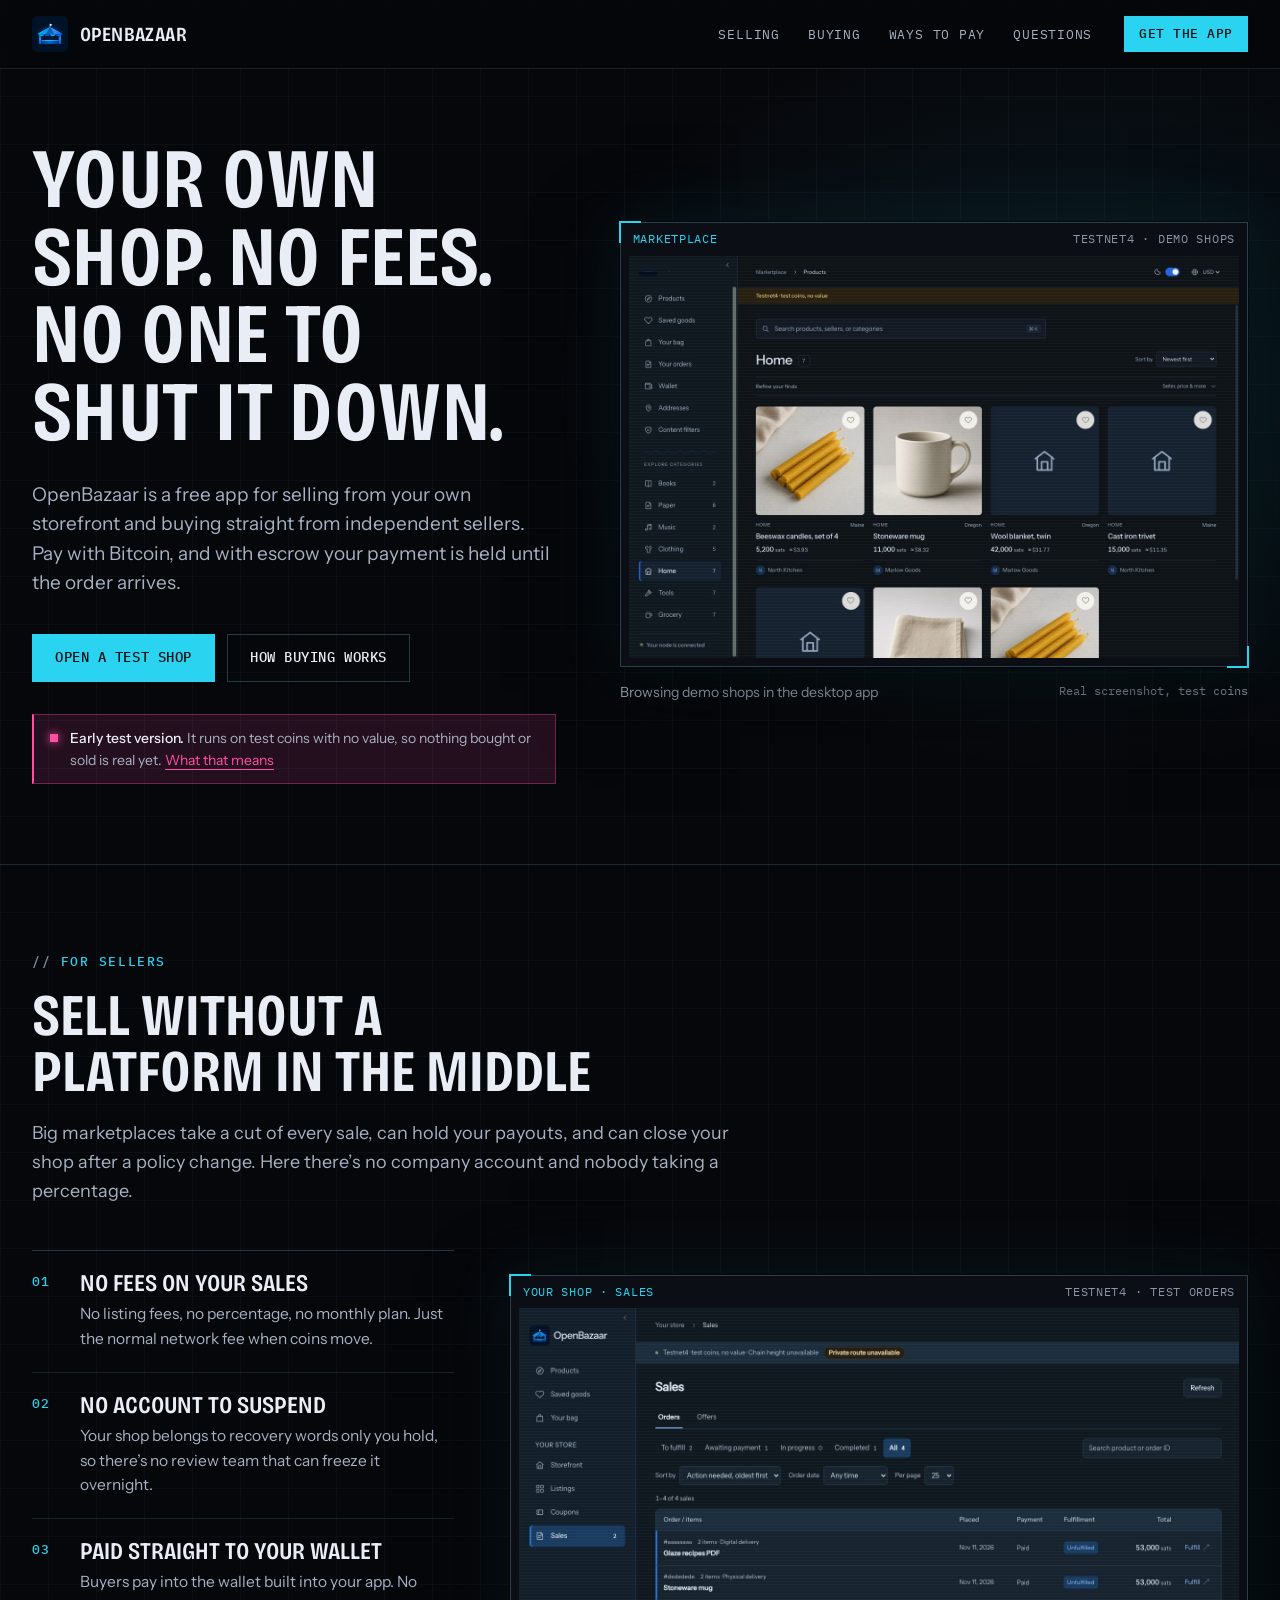
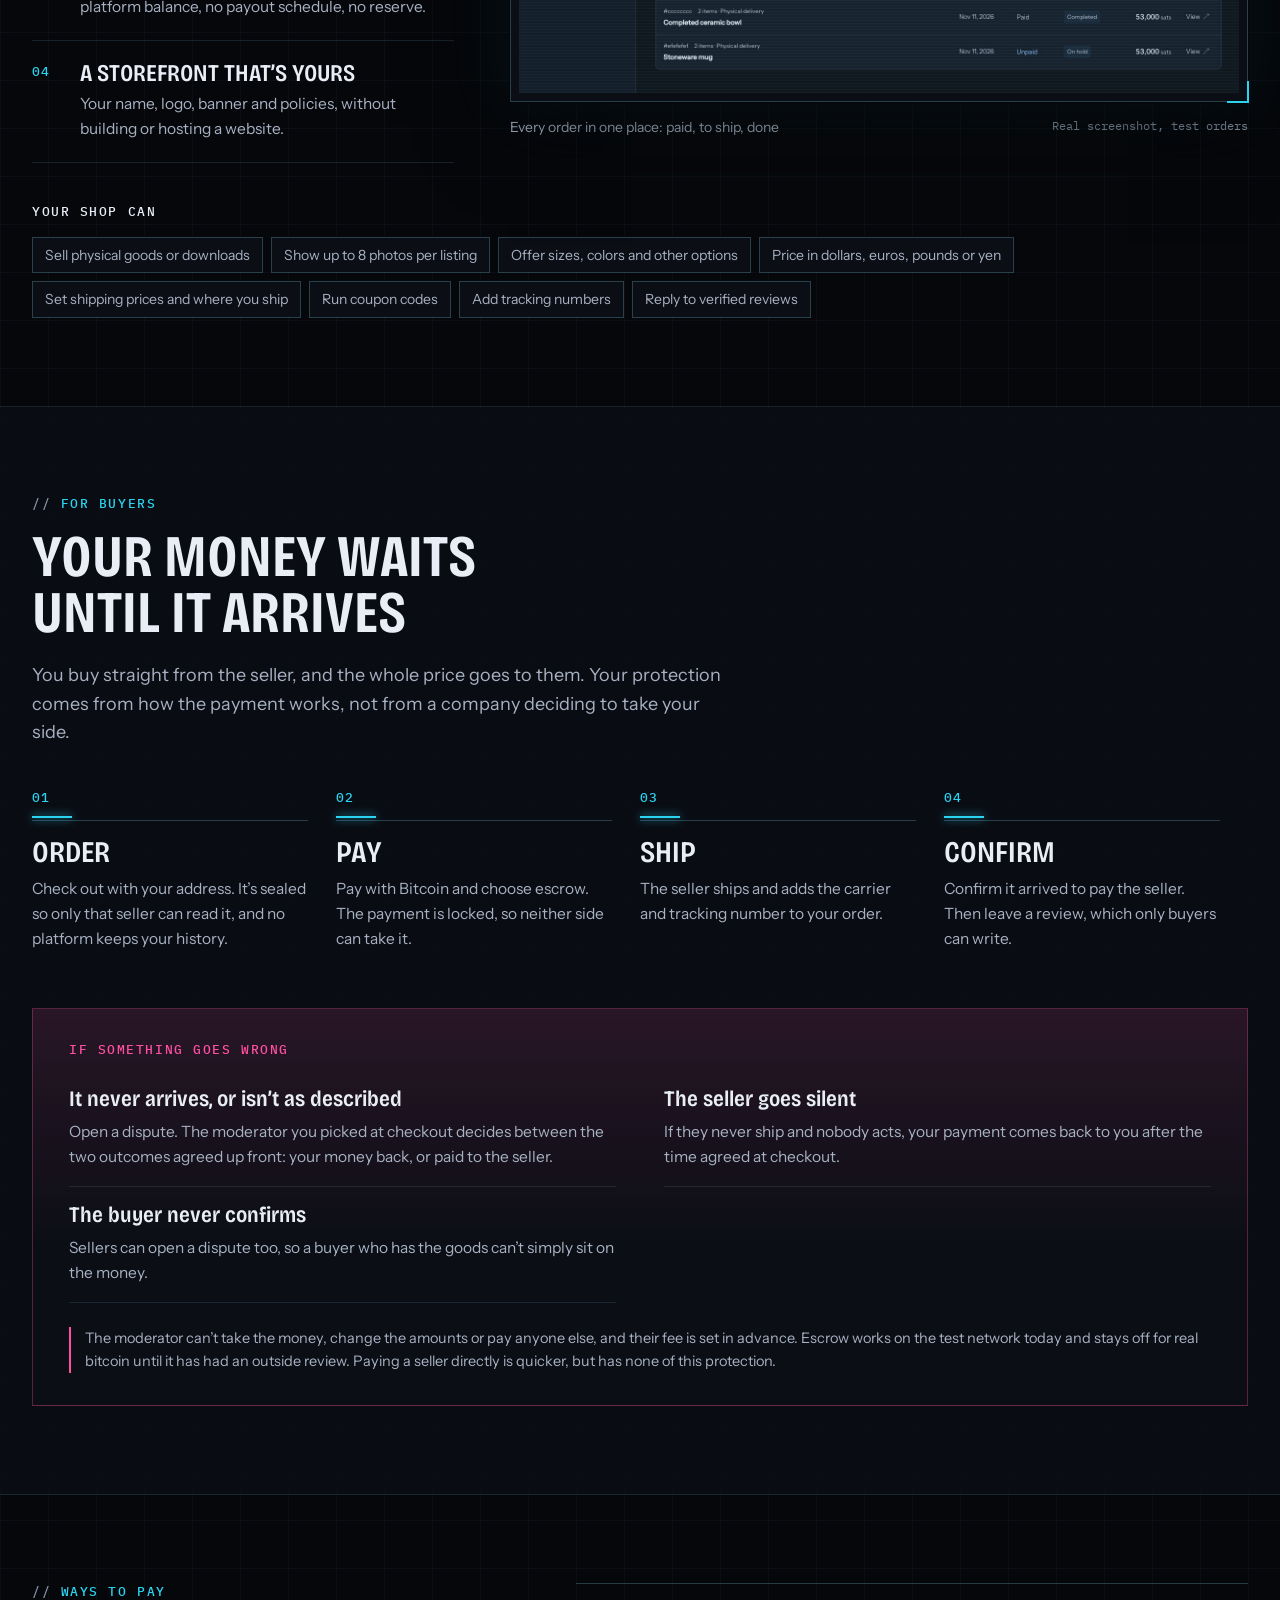
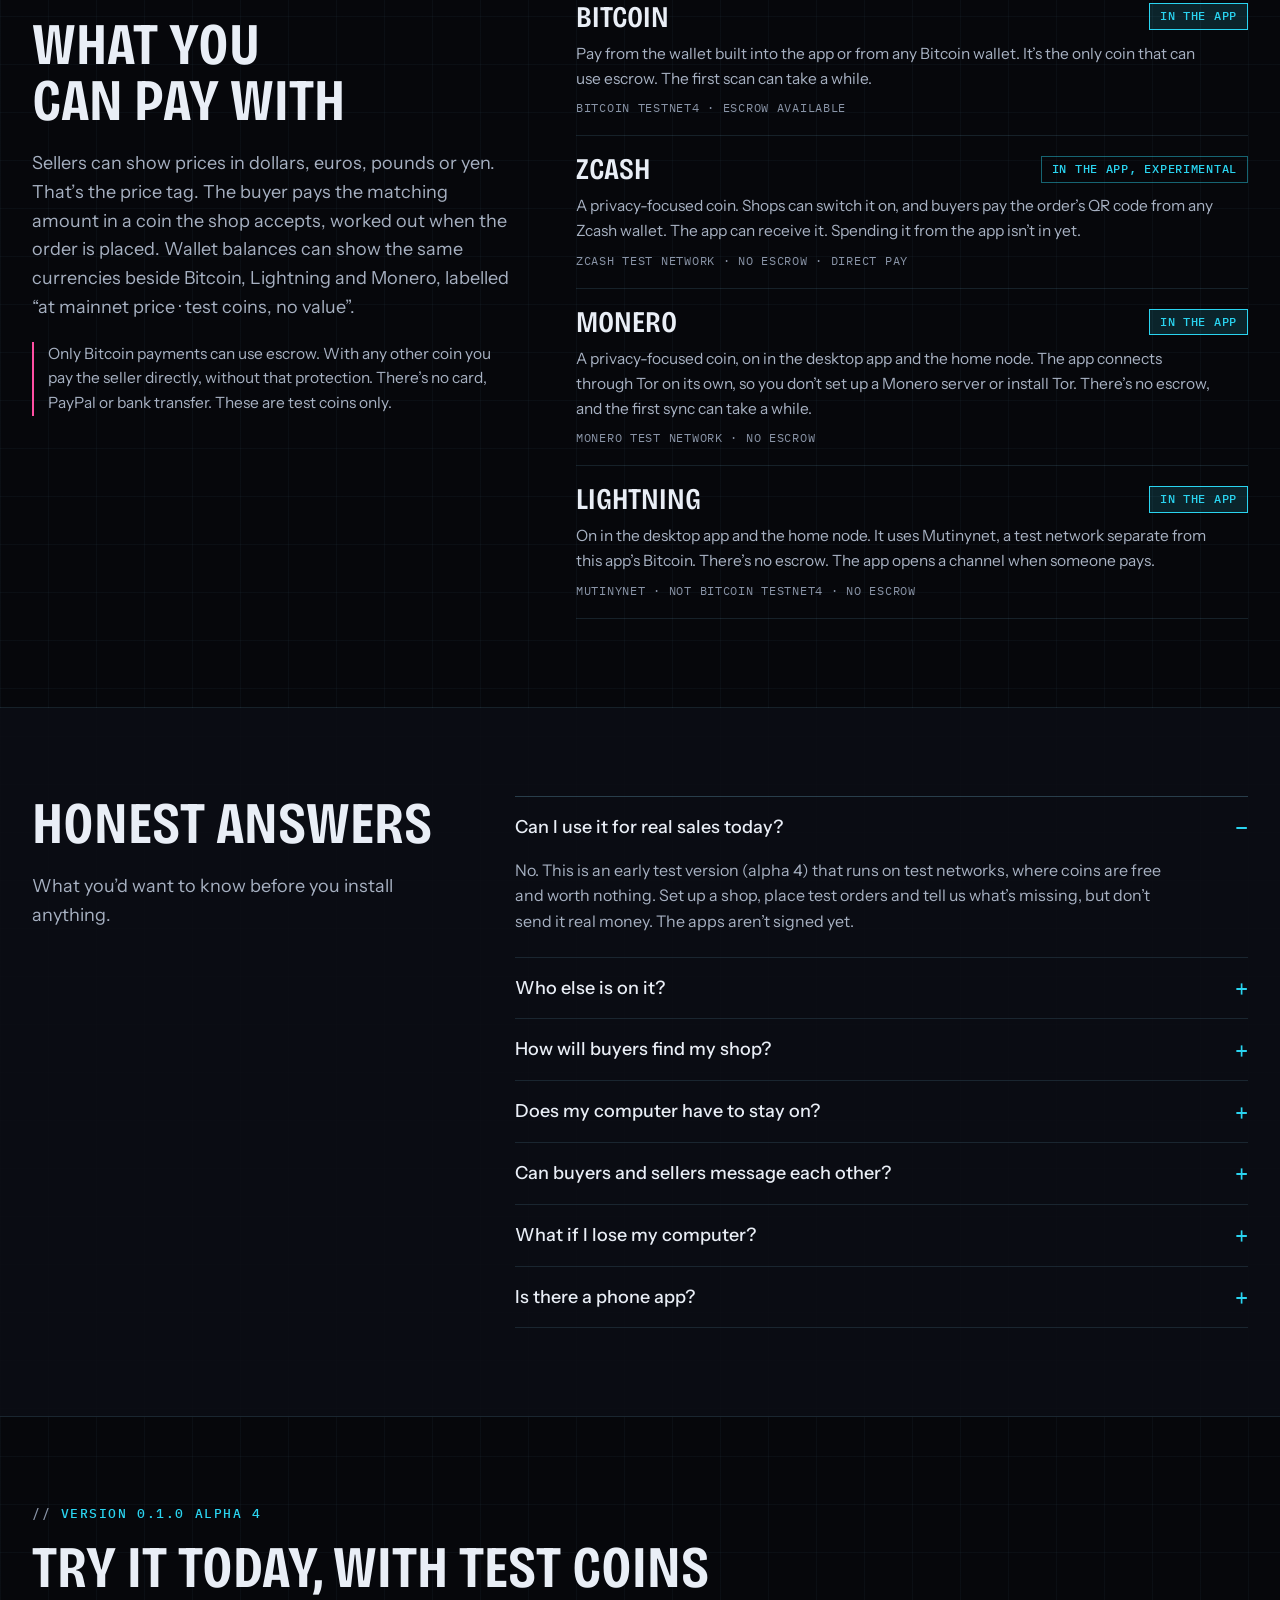
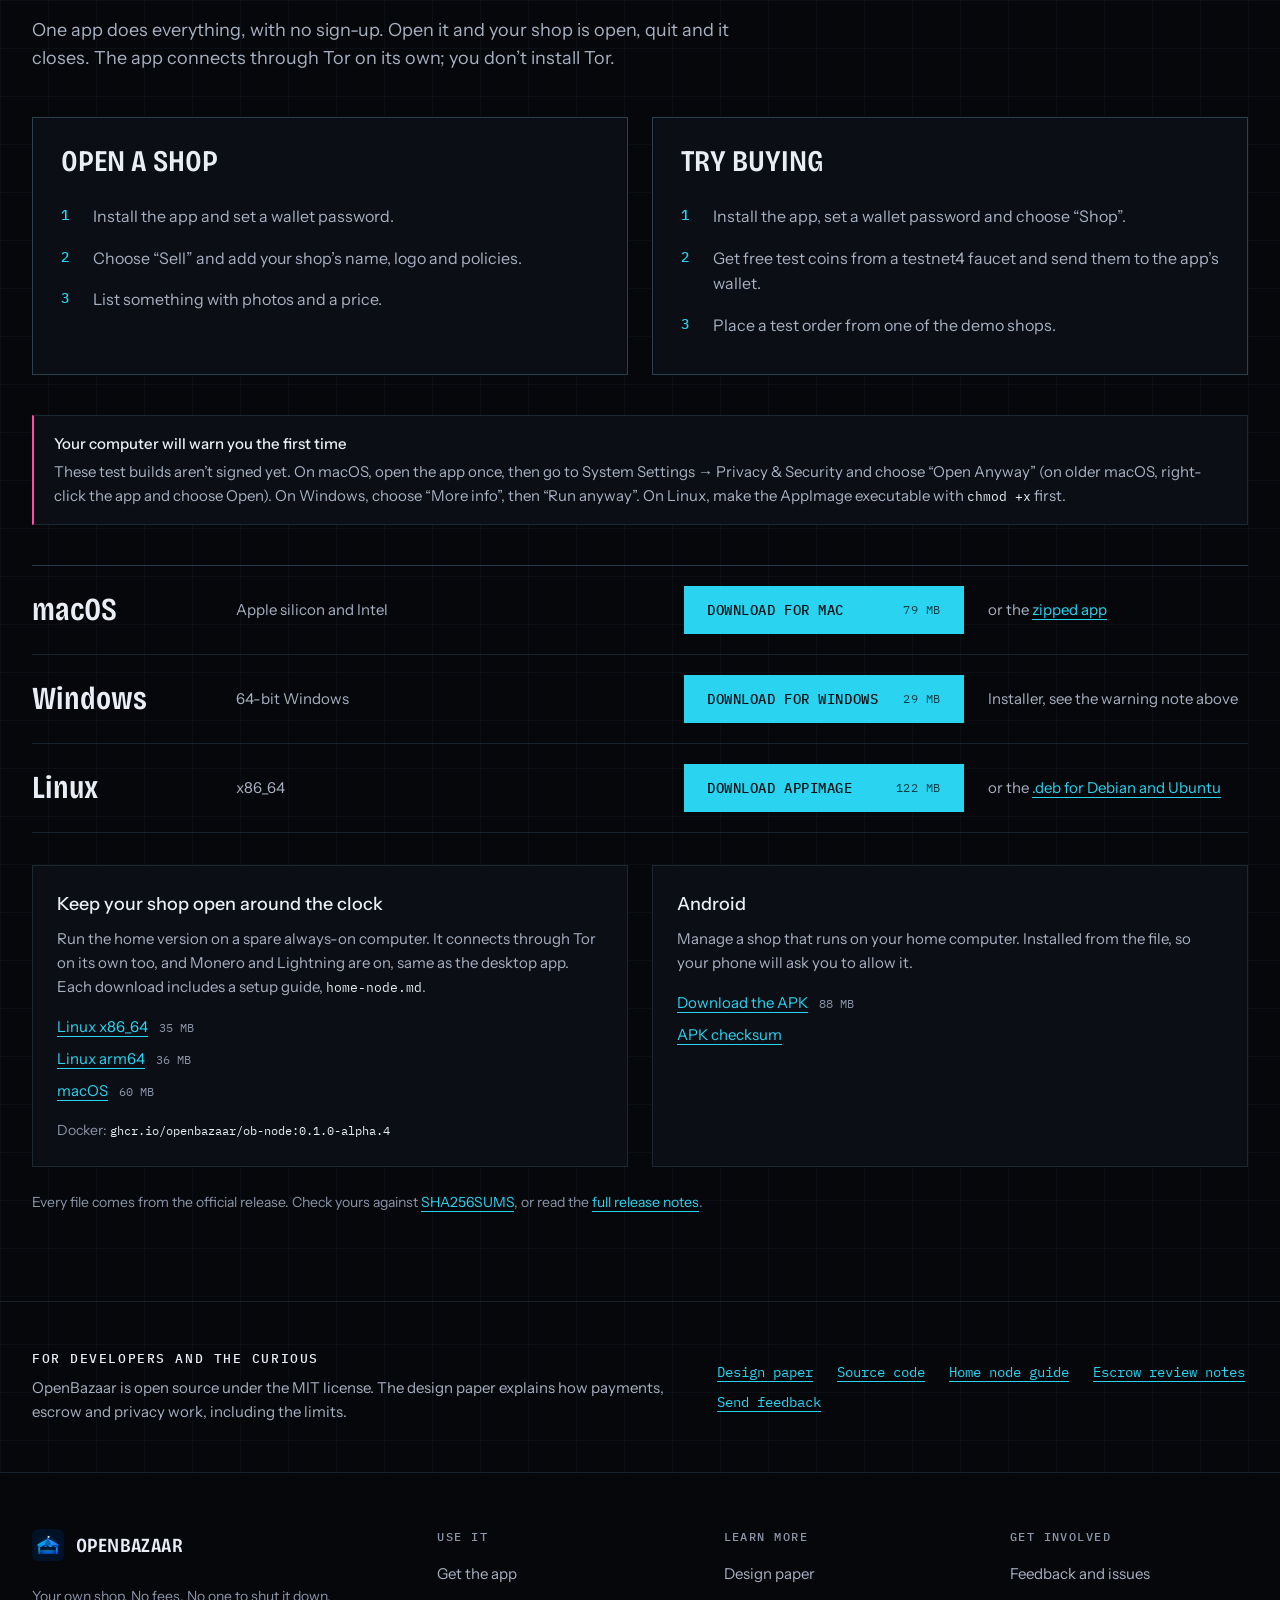
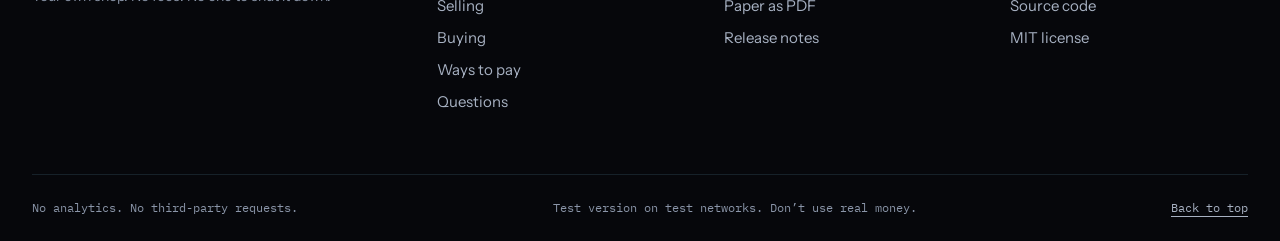
==== index.html @ d06bdb43 "Point the homepage at v0.1.0-alpha.4. The download matches the release that includes built-in Tor, M" ====
<!doctype html>
<html lang="en">
<head>
  <meta charset="utf-8">
  <meta name="viewport" content="width=device-width, initial-scale=1">
  <meta name="color-scheme" content="dark">
  <meta name="theme-color" content="#06070b">
  <title>OpenBazaar: your own shop, no fees, no one to shut it down</title>
  <meta name="description" content="OpenBazaar is a free app for selling from your own storefront and buying directly from independent sellers. No platform fees, no account to suspend, and escrow that holds the buyer’s payment until the order arrives. Pay with Bitcoin, Lightning, Monero, or experimental Zcash, on test networks only. Don’t use real money.">
  <meta property="og:type" content="website">
  <meta property="og:url" content="https://openbazaar.org/">
  <meta property="og:title" content="OpenBazaar: your own shop, no fees, no one to shut it down">
  <meta property="og:description" content="Sell from your own storefront and buy directly from independent sellers. No platform fees. Payment held until the order arrives. Pay with Bitcoin, Lightning, Monero, or experimental Zcash, on test networks only. Don’t use real money.">
  <meta property="og:image" content="https://openbazaar.org/ob-market-logo-256.png">
  <link rel="icon" href="ob-market-logo-256.png" type="image/png">
  <link rel="preload" href="fonts/bricolage-grotesque-wdth.woff2" as="font" type="font/woff2" crossorigin>
  <link rel="stylesheet" href="styles.css">
  <script type="module" src="site.js"></script>
</head>
<body id="top">
  <a class="skip" href="#main">Skip to content</a>
  <header class="site-header">
    <nav class="nav wrap" aria-label="Main navigation">
      <a class="brand" href="#top"><img src="ob-market-logo-256.png" width="36" height="36" alt=""><span>OpenBazaar</span></a>
      <button class="menu-button" type="button" aria-expanded="false" aria-controls="nav-links" hidden>Menu</button>
      <ul id="nav-links" class="nav-links">
        <li><a href="#sell">Selling</a></li>
        <li><a href="#buy">Buying</a></li>
        <li><a href="#pay">Ways to pay</a></li>
        <li><a href="#questions">Questions</a></li>
      </ul>
      <a class="button button-small" href="#start">Get the app</a>
    </nav>
  </header>

  <main id="main">
    <section class="hero" aria-labelledby="hero-heading">
      <div class="hero-layout wrap">
        <div class="hero-copy">
          <h1 id="hero-heading">Your own shop. No fees. No one to shut it&nbsp;down.</h1>
          <p class="hero-lede">OpenBazaar is a free app for selling from your own storefront and buying straight from independent sellers. Pay with Bitcoin, and with escrow your payment is held until the order arrives.</p>
          <div class="actions">
            <a class="button" href="#start">Open a test shop</a>
            <a class="button button-quiet" href="#buy">How buying works</a>
          </div>
          <p class="status-note"><span class="status-dot" aria-hidden="true"></span><span><strong>Early test version.</strong> It runs on test coins with no value, so nothing bought or sold is real yet. <a href="#ready">What that means</a></span></p>
        </div>
        <figure class="shot shot-hero">
          <a class="shot-frame" href="assets/marketplace.jpg"><span class="shot-bar" aria-hidden="true"><span>Marketplace</span><span>Testnet4 · demo shops</span></span><span class="shot-screen"><img src="assets/marketplace.jpg" width="1366" height="900" alt="The OpenBazaar desktop app showing home goods from independent demo shops, such as beeswax candles and a stoneware mug, with prices in sats and dollars." fetchpriority="high"></span></a>
          <figcaption>Browsing demo shops in the desktop app <span>Real screenshot, test coins</span></figcaption>
        </figure>
      </div>
    </section>

    <section id="sell" class="section" aria-labelledby="sell-heading">
      <div class="wrap">
        <div class="section-head">
          <p class="eyebrow">For sellers</p>
          <h2 id="sell-heading">Sell without a platform in the middle</h2>
          <p class="section-intro">Big marketplaces take a cut of every sale, can hold your payouts, and can close your shop after a policy change. Here there’s no company account and nobody taking a percentage.</p>
        </div>
        <div class="sell-layout">
          <div class="sell-points">
            <article>
              <h3>No fees on your sales</h3>
              <p>No listing fees, no percentage, no monthly plan. Just the normal network fee when coins move.</p>
            </article>
            <article>
              <h3>No account to suspend</h3>
              <p>Your shop belongs to recovery words only you hold, so there’s no review team that can freeze it overnight.</p>
            </article>
            <article>
              <h3>Paid straight to your wallet</h3>
              <p>Buyers pay into the wallet built into your app. No platform balance, no payout schedule, no reserve.</p>
            </article>
            <article>
              <h3>A storefront that’s yours</h3>
              <p>Your name, logo, banner and policies, without building or hosting a website.</p>
            </article>
          </div>
          <figure class="shot">
            <a class="shot-frame" href="assets/sales.jpg"><span class="shot-bar" aria-hidden="true"><span>Your shop · Sales</span><span>Testnet4 · test orders</span></span><span class="shot-screen"><img src="assets/sales.jpg" width="1500" height="800" alt="The seller’s sales screen in OpenBazaar, listing four test orders with their payment and shipping status and a Fulfill button on the paid ones." loading="lazy"></span></a>
            <figcaption>Every order in one place: paid, to ship, done <span>Real screenshot, test orders</span></figcaption>
          </figure>
        </div>
        <div class="can-do">
          <h3>Your shop can</h3>
          <ul class="chips">
            <li>Sell physical goods or downloads</li>
            <li>Show up to 8 photos per listing</li>
            <li>Offer sizes, colors and other options</li>
            <li>Price in dollars, euros, pounds or yen</li>
            <li>Set shipping prices and where you ship</li>
            <li>Run coupon codes</li>
            <li>Add tracking numbers</li>
            <li>Reply to verified reviews</li>
          </ul>
        </div>
      </div>
    </section>

    <section id="buy" class="section section-sunk" aria-labelledby="buy-heading">
      <div class="wrap">
        <div class="section-head">
          <p class="eyebrow">For buyers</p>
          <h2 id="buy-heading">Your money waits until it arrives</h2>
          <p class="section-intro">You buy straight from the seller, and the whole price goes to them. Your protection comes from how the payment works, not from a company deciding to take your side.</p>
        </div>
        <ol class="steps">
          <li>
            <h3>Order</h3>
            <p>Check out with your address. It’s sealed so only that seller can read it, and no platform keeps your history.</p>
          </li>
          <li>
            <h3>Pay</h3>
            <p>Pay with Bitcoin and choose escrow. The payment is locked, so neither side can take it.</p>
          </li>
          <li>
            <h3>Ship</h3>
            <p>The seller ships and adds the carrier and tracking number to your order.</p>
          </li>
          <li>
            <h3>Confirm</h3>
            <p>Confirm it arrived to pay the seller. Then leave a review, which only buyers can write.</p>
          </li>
        </ol>

        <div class="trouble" aria-labelledby="trouble-heading">
          <h3 id="trouble-heading">If something goes wrong</h3>
          <dl>
            <div>
              <dt>It never arrives, or isn’t as described</dt>
              <dd>Open a dispute. The moderator you picked at checkout decides between the two outcomes agreed up front: your money back, or paid to the seller.</dd>
            </div>
            <div>
              <dt>The seller goes silent</dt>
              <dd>If they never ship and nobody acts, your payment comes back to you after the time agreed at checkout.</dd>
            </div>
            <div>
              <dt>The buyer never confirms</dt>
              <dd>Sellers can open a dispute too, so a buyer who has the goods can’t simply sit on the money.</dd>
            </div>
          </dl>
          <p class="trouble-note">The moderator can’t take the money, change the amounts or pay anyone else, and their fee is set in advance. Escrow works on the test network today and stays off for real bitcoin until it has had an outside review. Paying a seller directly is quicker, but has none of this protection.</p>
        </div>
      </div>
    </section>

    <section id="pay" class="section" aria-labelledby="pay-heading">
      <div class="wrap pay-layout">
        <div class="section-head">
          <p class="eyebrow">Ways to pay</p>
          <h2 id="pay-heading">What you can pay with</h2>
          <p class="section-intro">Sellers can show prices in dollars, euros, pounds or yen. That’s the price tag. The buyer pays the matching amount in a coin the shop accepts, worked out when the order is placed. Wallet balances can show the same currencies beside Bitcoin, Lightning and Monero, labelled “at mainnet price · test coins, no value”.</p>
          <p class="pay-note">Only Bitcoin payments can use escrow. With any other coin you pay the seller directly, without that protection. There’s no card, PayPal or bank transfer. These are test coins only.</p>
        </div>
        <ul class="coins">
          <li>
            <div class="coin-head"><h3>Bitcoin</h3><span class="coin-status is-ready">In the app</span></div>
            <p>Pay from the wallet built into the app or from any Bitcoin wallet. It’s the only coin that can use escrow. The first scan can take a while.</p>
            <p class="coin-meta">Bitcoin testnet4 · Escrow available</p>
          </li>
          <li>
            <div class="coin-head"><h3>Zcash</h3><span class="coin-status is-trial">In the app, experimental</span></div>
            <p>A privacy-focused coin. Shops can switch it on, and buyers pay the order’s QR code from any Zcash wallet. The app can receive it. Spending it from the app isn’t in yet.</p>
            <p class="coin-meta">Zcash test network · No escrow · Direct pay</p>
          </li>
          <li>
            <div class="coin-head"><h3>Monero</h3><span class="coin-status is-ready">In the app</span></div>
            <p>A privacy-focused coin, on in the desktop app and the home node. The app connects through Tor on its own, so you don’t set up a Monero server or install Tor. There’s no escrow, and the first sync can take a while.</p>
            <p class="coin-meta">Monero test network · No escrow</p>
          </li>
          <li>
            <div class="coin-head"><h3>Lightning</h3><span class="coin-status is-ready">In the app</span></div>
            <p>On in the desktop app and the home node. It uses Mutinynet, a test network separate from this app’s Bitcoin. There’s no escrow. The app opens a channel when someone pays.</p>
            <p class="coin-meta">Mutinynet · Not Bitcoin testnet4 · No escrow</p>
          </li>
        </ul>
      </div>
    </section>

    <section id="questions" class="section section-sunk" aria-labelledby="questions-heading">
      <div class="wrap faq-layout">
        <div class="section-head">
          <h2 id="questions-heading">Honest answers</h2>
          <p class="section-intro">What you’d want to know before you install anything.</p>
        </div>
        <div class="faq">
          <details id="ready" open>
            <summary>Can I use it for real sales today?</summary>
            <p>No. This is an early test version (alpha 4) that runs on test networks, where coins are free and worth nothing. Set up a shop, place test orders and tell us what’s missing, but don’t send it real money. The apps aren’t signed yet.</p>
          </details>
          <details>
            <summary>Who else is on it?</summary>
            <p>Very few people so far: three demo shops so you can try a whole order, plus shops opened by other early testers. Open one now and you’re among the first, and what you ask for shapes what gets built.</p>
          </details>
          <details>
            <summary>How will buyers find my shop?</summary>
            <p>Buyers browse and search the marketplace inside the app, and can follow a shop directly. There are no ads or promoted listings, so early on your best customers are the ones you bring.</p>
          </details>
          <details>
            <summary>Does my computer have to stay on?</summary>
            <p>Your shop takes orders while the app is running. To stay open around the clock, run the home version on a spare always-on computer and manage it from your laptop or Android phone.</p>
          </details>
          <details>
            <summary>Can buyers and sellers message each other?</summary>
            <p>Yes. Buyers and sellers can write to each other inside an order. The seller can also add a note when they mark an order shipped.</p>
          </details>
          <details>
            <summary>What if I lose my computer?</summary>
            <p>Your shop and wallet come from a set of recovery words, not a company account. Write them down and keep them safe. Nobody can reset them for you.</p>
          </details>
          <details>
            <summary>Is there a phone app?</summary>
            <p>There’s an Android app for managing a shop that runs on a home computer, installed from the file below rather than Google Play. There’s no iPhone app yet.</p>
          </details>
        </div>
      </div>
    </section>

    <section id="start" class="section start" aria-labelledby="start-heading">
      <div class="wrap">
        <div class="section-head">
          <p class="eyebrow">Version 0.1.0 alpha 4</p>
          <h2 id="start-heading">Try it today, with test coins</h2>
          <p class="section-intro">One app does everything, with no sign-up. Open it and your shop is open, quit and it closes. The app connects through Tor on its own; you don’t install Tor.</p>
        </div>
        <div class="paths">
          <article>
            <h3>Open a shop</h3>
            <ol>
              <li>Install the app and set a wallet password.</li>
              <li>Choose “Sell” and add your shop’s name, logo and policies.</li>
              <li>List something with photos and a price.</li>
            </ol>
          </article>
          <article>
            <h3>Try buying</h3>
            <ol>
              <li>Install the app, set a wallet password and choose “Shop”.</li>
              <li>Get free test coins from a testnet4 faucet and send them to the app’s wallet.</li>
              <li>Place a test order from one of the demo shops.</li>
            </ol>
          </article>
        </div>

        <p id="release-notes" class="notice" role="note"><strong>Your computer will warn you the first time</strong> These test builds aren’t signed yet. On macOS, open the app once, then go to System Settings → Privacy &amp; Security and choose “Open Anyway” (on older macOS, right-click the app and choose Open). On Windows, choose “More info”, then “Run anyway”. On Linux, make the AppImage executable with <code>chmod +x</code> first.</p>

        <div class="release-table" aria-label="Downloads">
          <article class="release-row">
            <h3>macOS</h3>
            <p>Apple silicon and Intel</p>
            <a class="button" href="https://github.com/OpenBazaar/openbazaar-rs/releases/download/v0.1.0-alpha.4/OpenBazaar_0.1.0-alpha.4_universal.dmg">Download for Mac <span class="dl-size">79 MB</span></a>
            <p class="dl-alt">or the <a href="https://github.com/OpenBazaar/openbazaar-rs/releases/download/v0.1.0-alpha.4/OpenBazaar_0.1.0-alpha.4_universal.app.zip">zipped app</a></p>
          </article>
          <article class="release-row">
            <h3>Windows</h3>
            <p>64-bit Windows</p>
            <a class="button" href="https://github.com/OpenBazaar/openbazaar-rs/releases/download/v0.1.0-alpha.4/OpenBazaar_0.1.0-alpha.4_x64-setup.exe">Download for Windows <span class="dl-size">29 MB</span></a>
            <p class="dl-alt">Installer, see the warning note above</p>
          </article>
          <article class="release-row">
            <h3>Linux</h3>
            <p>x86_64</p>
            <a class="button" href="https://github.com/OpenBazaar/openbazaar-rs/releases/download/v0.1.0-alpha.4/OpenBazaar_0.1.0-alpha.4_amd64.AppImage">Download AppImage <span class="dl-size">122 MB</span></a>
            <p class="dl-alt">or the <a href="https://github.com/OpenBazaar/openbazaar-rs/releases/download/v0.1.0-alpha.4/OpenBazaar_0.1.0-alpha.4_amd64.deb">.deb for Debian and Ubuntu</a></p>
          </article>
        </div>

        <div class="release-extras">
          <article>
            <h3>Keep your shop open around the clock</h3>
            <p>Run the home version on a spare always-on computer. It connects through Tor on its own too, and Monero and Lightning are on, same as the desktop app. Each download includes a setup guide, <code>home-node.md</code>.</p>
            <ul class="dl-list">
              <li><a href="https://github.com/OpenBazaar/openbazaar-rs/releases/download/v0.1.0-alpha.4/ob-node_0.1.0-alpha.4_linux-x86_64.tar.gz">Linux x86_64</a> <span>35 MB</span></li>
              <li><a href="https://github.com/OpenBazaar/openbazaar-rs/releases/download/v0.1.0-alpha.4/ob-node_0.1.0-alpha.4_linux-arm64.tar.gz">Linux arm64</a> <span>36 MB</span></li>
              <li><a href="https://github.com/OpenBazaar/openbazaar-rs/releases/download/v0.1.0-alpha.4/ob-node_0.1.0-alpha.4_macos-universal.tar.gz">macOS</a> <span>60 MB</span></li>
            </ul>
            <p class="dl-alt">Docker: <code>ghcr.io/openbazaar/ob-node:0.1.0-alpha.4</code></p>
          </article>
          <article>
            <h3>Android</h3>
            <p>Manage a shop that runs on your home computer. Installed from the file, so your phone will ask you to allow it.</p>
            <ul class="dl-list">
              <li><a href="https://github.com/OpenBazaar/openbazaar-rs/releases/download/v0.1.0-alpha.4/OpenBazaar_0.1.0-alpha.4_android.apk">Download the APK</a> <span>88 MB</span></li>
              <li><a href="https://github.com/OpenBazaar/openbazaar-rs/releases/download/v0.1.0-alpha.4/OpenBazaar_0.1.0-alpha.4_android.apk.sha256">APK checksum</a></li>
            </ul>
          </article>
        </div>
        <p class="verify-line">Every file comes from the official release. Check yours against <a href="https://github.com/OpenBazaar/openbazaar-rs/releases/download/v0.1.0-alpha.4/SHA256SUMS">SHA256SUMS</a>, or read the <a href="https://github.com/OpenBazaar/openbazaar-rs/releases/tag/v0.1.0-alpha.4">full release notes</a>.</p>
      </div>
    </section>

    <section id="developers" class="developers" aria-labelledby="developers-heading">
      <div class="wrap developers-layout">
        <div>
          <h2 id="developers-heading">For developers and the curious</h2>
          <p>OpenBazaar is open source under the MIT license. The design paper explains how payments, escrow and privacy work, including the limits.</p>
        </div>
        <ul class="dev-links">
          <li><a href="paper/">Design paper</a></li>
          <li><a href="https://github.com/OpenBazaar/openbazaar-rs">Source code</a></li>
          <li><a href="https://github.com/OpenBazaar/openbazaar-rs/blob/96b2de316bb8399ef7082363806215ba6f6338be/docs/home-node.md">Home node guide</a></li>
          <li><a href="https://github.com/OpenBazaar/openbazaar-rs/blob/96b2de316bb8399ef7082363806215ba6f6338be/docs/escrow-review-packet.md">Escrow review notes</a></li>
          <li><a href="https://github.com/OpenBazaar/openbazaar-rs/issues">Send feedback</a></li>
        </ul>
      </div>
    </section>
  </main>

  <footer class="footer">
    <div class="wrap footer-grid">
      <div><a class="brand" href="#top"><img src="ob-market-logo-256.png" width="32" height="32" alt=""><span>OpenBazaar</span></a><p>Your own shop. No fees. No one to shut it down.</p></div>
      <div><h3>Use it</h3><a href="#start">Get the app</a><a href="#sell">Selling</a><a href="#buy">Buying</a><a href="#pay">Ways to pay</a><a href="#questions">Questions</a></div>
      <div><h3>Learn more</h3><a href="paper/">Design paper</a><a href="paper/openbazaar.pdf">Paper as PDF</a><a href="https://github.com/OpenBazaar/openbazaar-rs/releases/tag/v0.1.0-alpha.4">Release notes</a></div>
      <div><h3>Get involved</h3><a href="https://github.com/OpenBazaar/openbazaar-rs/issues">Feedback and issues</a><a href="https://github.com/OpenBazaar/openbazaar-rs">Source code</a><a href="https://github.com/OpenBazaar/openbazaar-rs/blob/main/LICENSE">MIT license</a></div>
    </div>
    <div class="wrap footer-bottom"><span>No analytics. No third-party requests.</span><span>Test version on test networks. Don’t use real money.</span><a href="#top">Back to top</a></div>
  </footer>
</body>
</html>
---- styles.css ----
@font-face {
  font-family: "Instrument Sans";
  src: url("fonts/instrument-sans-400.woff2") format("woff2");
  font-weight: 400;
  font-display: swap;
}

@font-face {
  font-family: "Instrument Sans";
  src: url("fonts/instrument-sans-500.woff2") format("woff2");
  font-weight: 500;
  font-display: swap;
}

@font-face {
  font-family: "Bricolage Grotesque";
  src: url("fonts/bricolage-grotesque-wdth.woff2") format("woff2");
  font-weight: 200 800;
  font-stretch: 75% 100%;
  font-display: swap;
}

@font-face {
  font-family: "IBM Plex Mono";
  src: url("fonts/ibm-plex-mono-400.woff2") format("woff2");
  font-weight: 400;
  font-display: swap;
}

@font-face {
  font-family: "IBM Plex Mono";
  src: url("fonts/ibm-plex-mono-500.woff2") format("woff2");
  font-weight: 500;
  font-display: swap;
}

:root {
  /* Near-black with a blue cast; cyan carries actions, magenta marks caution. */
  --bg: #06070b;
  --panel: #0b0e15;
  --raised: #121722;
  --line: rgb(140 220 255 / 12%);
  --line-strong: rgb(140 220 255 / 24%);
  --text: #e9eef6;
  --text-2: #a7b1c2;
  --text-3: #8a95a8;
  --cyan: #2ad4f0;
  --cyan-press: #1bb8d3;
  --cyan-dim: rgb(42 212 240 / 14%);
  --magenta: #ff4fa3;
  --magenta-dim: rgb(255 79 163 / 12%);
  --sans: "Instrument Sans", Arial, sans-serif;
  --display: "Bricolage Grotesque", "Arial Narrow", sans-serif;
  --mono: "IBM Plex Mono", ui-monospace, "SFMono-Regular", Consolas, monospace;
  --ease: cubic-bezier(0.22, 1, 0.36, 1);
}

* { box-sizing: border-box; }
html { scroll-behavior: smooth; scroll-padding-top: 24px; }
body {
  margin: 0; color: var(--text); font: 400 16px/1.6 var(--sans);
  background-color: var(--bg);
  background-image:
    linear-gradient(rgb(140 220 255 / 3.5%) 1px, transparent 1px),
    linear-gradient(90deg, rgb(140 220 255 / 3.5%) 1px, transparent 1px);
  background-size: 48px 48px;
}
a { color: var(--cyan); text-underline-offset: 4px; text-decoration-thickness: 1px; transition: color 150ms var(--ease); }
a:hover { color: var(--text); }
button { font: inherit; }
button:not(:disabled), summary { cursor: pointer; }
[hidden] { display: none !important; }
:focus-visible { outline: 2px solid var(--cyan); outline-offset: 3px; box-shadow: 0 0 0 5px rgb(42 212 240 / 22%); }
::selection { color: var(--bg); background: var(--cyan); }
img { max-width: 100%; }
h1, h2, h3, p, ul, ol, dl, dd, figure { margin: 0; }
h1, h2, h3 { font-weight: 500; }
code { font: 0.88em/1.5 var(--mono); overflow-wrap: anywhere; color: var(--text); }
.wrap { width: min(1240px, calc(100% - 64px)); margin-inline: auto; }
.skip { position: fixed; left: 16px; top: 12px; z-index: 20; padding: 8px 16px; background: var(--cyan); color: var(--bg); transform: translateY(-200%); }
.skip:focus { transform: none; }

/* Buttons: sharp corners, one cyan primary, one outlined secondary. */
.button { display: inline-flex; align-items: center; justify-content: center; gap: 12px; min-height: 48px; padding: 12px 22px; border: 1px solid var(--cyan); background: var(--cyan); color: #031015; font: 500 14px/1.2 var(--mono); letter-spacing: 0.04em; text-transform: uppercase; text-decoration: none; transition: background-color 150ms var(--ease), box-shadow 150ms var(--ease), color 150ms var(--ease); }
.button:hover { color: #031015; background: var(--cyan-press); box-shadow: 0 0 24px rgb(42 212 240 / 35%); }
.button:active { transform: translateY(1px); }
.button-quiet { background: transparent; border-color: var(--line-strong); color: var(--text); }
.button-quiet:hover { background: var(--cyan-dim); border-color: var(--cyan); color: var(--text); box-shadow: none; }
.button-small { min-height: 36px; padding: 8px 14px; font-size: 13px; }
.actions { display: flex; flex-wrap: wrap; gap: 12px; }
.eyebrow { margin-bottom: 16px; color: var(--cyan); font: 500 13px/1.4 var(--mono); letter-spacing: 0.12em; text-transform: uppercase; }
.eyebrow::before { content: "// "; color: var(--text-3); }

/* Header */
.site-header { position: sticky; top: 0; z-index: 10; background: rgb(6 7 11 / 88%); backdrop-filter: blur(8px); border-bottom: 1px solid var(--line); }
.nav { display: flex; align-items: center; gap: 32px; min-height: 68px; }
.brand { display: inline-flex; align-items: center; gap: 12px; color: var(--text); font: 600 20px/1 var(--display); font-stretch: 80%; letter-spacing: 0.02em; text-transform: uppercase; text-decoration: none; white-space: nowrap; }
.brand:hover { color: var(--text); }
.brand img { display: block; border-radius: 6px; }
.nav-links { display: flex; align-items: center; gap: 28px; margin: 0 0 0 auto; padding: 0; list-style: none; }
.nav-links a { color: var(--text-2); font: 400 13px/1 var(--mono); letter-spacing: 0.06em; text-transform: uppercase; text-decoration: none; white-space: nowrap; }
.nav-links a:hover { color: var(--cyan); }
.menu-button { display: none; min-height: 36px; margin-left: auto; padding: 8px 12px; border: 1px solid var(--line-strong); background: transparent; color: var(--text); font: 13px/1 var(--mono); text-transform: uppercase; letter-spacing: 0.06em; }

/* Hero */
.hero { border-bottom: 1px solid var(--line); background: radial-gradient(60% 70% at 85% 40%, rgb(42 212 240 / 9%), transparent 70%); }
.hero-layout { display: grid; grid-template-columns: minmax(0, 5fr) minmax(0, 6fr); gap: 64px; align-items: center; padding-block: 72px 80px; }
h1 { font: 650 clamp(56px, 6.6vw, 96px)/0.92 var(--display); font-stretch: 75%; letter-spacing: 0.005em; text-transform: uppercase; text-wrap: balance; }
.hero-lede { max-width: 34rem; margin-top: 28px; color: var(--text-2); font-size: 19px; line-height: 1.55; }
.hero .actions { margin-top: 36px; }
.status-note { display: flex; gap: 12px; max-width: 34rem; margin-top: 32px; padding: 12px 16px; border: 1px solid rgb(255 79 163 / 35%); border-left: 2px solid var(--magenta); background: var(--magenta-dim); color: var(--text-2); font-size: 14px; }
.status-note strong { color: var(--text); font-weight: 500; }
.status-note a { color: var(--magenta); white-space: nowrap; }
.status-note a:hover { color: var(--text); }
.status-dot { flex-shrink: 0; width: 8px; height: 8px; margin-top: 7px; background: var(--magenta); box-shadow: 0 0 10px var(--magenta); }

/* Screenshots: a HUD panel with corner brackets, a label bar and faint scanlines. */
.shot { position: relative; min-width: 0; }
.shot-frame { position: relative; display: block; padding: 8px; text-decoration: none; border: 1px solid var(--line-strong); background: var(--panel); box-shadow: 0 0 0 1px rgb(0 0 0 / 60%), 0 24px 80px rgb(0 0 0 / 55%), 0 0 60px rgb(42 212 240 / 10%); }
.shot-frame::before, .shot-frame::after { content: ""; position: absolute; width: 20px; height: 20px; border: 2px solid var(--cyan); pointer-events: none; }
.shot-frame::before { top: -2px; left: -2px; border-right: 0; border-bottom: 0; }
.shot-frame::after { right: -2px; bottom: -2px; border-left: 0; border-top: 0; }
.shot-frame img { display: block; width: 100%; height: auto; }
.shot-screen { position: relative; display: block; }
.shot-screen::after { content: ""; position: absolute; inset: 0; background: repeating-linear-gradient(to bottom, rgb(255 255 255 / 2.5%) 0 1px, transparent 1px 3px); pointer-events: none; }
.shot-bar { display: flex; justify-content: space-between; gap: 16px; padding: 0 4px 8px; color: var(--text-3); font: 12px/1.4 var(--mono); letter-spacing: 0.06em; text-transform: uppercase; }
.shot-bar span:first-child { color: var(--cyan); }
.shot figcaption { display: flex; flex-wrap: wrap; justify-content: space-between; gap: 4px 16px; margin-top: 14px; color: var(--text-2); font-size: 14px; }
.shot figcaption span { color: var(--text-3); font: 12px/1.6 var(--mono); }

/* Sections */
.section { padding-block: 88px; border-bottom: 1px solid var(--line); }
.section-sunk { background-color: rgb(11 14 21 / 85%); }
.section h2 { font: 650 clamp(40px, 4.6vw, 68px)/0.95 var(--display); font-stretch: 75%; text-transform: uppercase; text-wrap: balance; }
.section-head { max-width: 44rem; margin-bottom: 44px; }
.section-intro { margin-top: 20px; color: var(--text-2); font-size: 18px; }

.sell-layout { display: grid; grid-template-columns: minmax(0, 4fr) minmax(0, 7fr); gap: 56px; align-items: center; }
.sell-points { border-top: 1px solid var(--line-strong); counter-reset: point; }
.sell-points article { padding: 20px 0 20px 48px; border-bottom: 1px solid var(--line); position: relative; counter-increment: point; }
.sell-points article::before { content: "0" counter(point); position: absolute; left: 0; top: 24px; color: var(--cyan); font: 500 13px/1 var(--mono); letter-spacing: 0.08em; }
.sell-points h3 { font: 600 24px/1.05 var(--display); font-stretch: 80%; text-transform: uppercase; }
.sell-points p { margin-top: 6px; color: var(--text-2); font-size: 15.5px; }
.can-do { display: flex; flex-wrap: wrap; align-items: baseline; gap: 16px 24px; margin-top: 40px; }
.can-do h3 { color: var(--text); font: 500 13px/1.4 var(--mono); letter-spacing: 0.12em; text-transform: uppercase; }
.chips { display: flex; flex-wrap: wrap; gap: 8px; margin: 0; padding: 0; list-style: none; }
.chips li { padding: 6px 12px; border: 1px solid var(--line-strong); background: var(--panel); color: var(--text-2); font-size: 14px; }

/* Orders */
.steps { display: grid; grid-template-columns: repeat(4, 1fr); gap: 0; margin: 0; padding: 0; list-style: none; counter-reset: step; }
.steps li { position: relative; padding: 0 28px 0 0; counter-increment: step; }
.steps li::before { content: "0" counter(step); display: block; margin-bottom: 16px; padding-bottom: 16px; border-bottom: 1px solid var(--line-strong); color: var(--cyan); font: 500 13px/1 var(--mono); letter-spacing: 0.08em; }
.steps li::after { content: ""; position: absolute; top: 25px; left: 0; width: 40px; height: 2px; background: var(--cyan); box-shadow: 0 0 10px var(--cyan); }
.steps h3 { font: 600 30px/1 var(--display); font-stretch: 80%; text-transform: uppercase; }
.steps p { margin-top: 10px; color: var(--text-2); font-size: 15.5px; }

.trouble { margin-top: 56px; padding: 32px 36px; border: 1px solid rgb(255 79 163 / 30%); background: linear-gradient(var(--magenta-dim), transparent 60%), var(--panel); }
.trouble h3 { color: var(--magenta); font: 500 13px/1.4 var(--mono); letter-spacing: 0.12em; text-transform: uppercase; }
.trouble dl { display: grid; grid-template-columns: 1fr 1fr; gap: 0 48px; margin-top: 12px; }
.trouble dl > div { padding-block: 16px; border-bottom: 1px solid var(--line); }
.trouble dt { color: var(--text); font: 600 22px/1.15 var(--display); font-stretch: 85%; }
.trouble dd { margin-top: 8px; color: var(--text-2); font-size: 15.5px; }
.trouble-note { margin-top: 24px; padding-left: 14px; border-left: 2px solid var(--magenta); color: var(--text-2); font-size: 14.5px; }

/* Ways to pay */
.pay-layout { display: grid; grid-template-columns: minmax(0, 5fr) minmax(0, 7fr); gap: 64px; align-items: start; }
.pay-layout .section-head { margin-bottom: 0; }
.pay-note { margin-top: 20px; padding-left: 14px; border-left: 2px solid var(--magenta); color: var(--text-2); font-size: 15.5px; }
.coins { margin: 0; padding: 0; list-style: none; border-top: 1px solid var(--line-strong); }
.coins li { padding-block: 18px; border-bottom: 1px solid var(--line); }
.coin-head { display: flex; flex-wrap: wrap; align-items: center; justify-content: space-between; gap: 8px 16px; }
.coins h3 { font: 600 30px/1 var(--display); font-stretch: 78%; text-transform: uppercase; }
.coin-status { padding: 4px 10px; border: 1px solid var(--line-strong); color: var(--text-2); font: 500 12px/1.4 var(--mono); letter-spacing: 0.06em; text-transform: uppercase; }
.coin-status.is-ready { border-color: var(--cyan); background: var(--cyan-dim); color: var(--cyan); }
.coin-status.is-trial { border-color: rgb(42 212 240 / 45%); color: var(--cyan); }
.coin-status.is-dev { border-color: rgb(255 79 163 / 45%); color: var(--magenta); }
.coins p { max-width: 40rem; margin-top: 10px; color: var(--text-2); font-size: 15.5px; }
.coins .coin-meta { margin-top: 8px; color: var(--text-3); font: 12px/1.5 var(--mono); letter-spacing: 0.06em; text-transform: uppercase; }

/* Questions */
.faq-layout { display: grid; grid-template-columns: minmax(0, 4fr) minmax(0, 7fr); gap: 64px; align-items: start; }
.faq-layout .section-head { margin-bottom: 0; }
.faq { border-top: 1px solid var(--line-strong); }
.faq details { border-bottom: 1px solid var(--line); }
.faq summary { display: flex; justify-content: space-between; align-items: center; gap: 24px; padding-block: 16px; font-size: 18px; font-weight: 500; list-style: none; }
.faq summary::-webkit-details-marker { display: none; }
.faq summary::after { content: "+"; flex-shrink: 0; color: var(--cyan); font: 400 22px/1 var(--mono); }
.faq details[open] summary::after { content: "−"; }
.faq summary:hover { color: var(--cyan); }
.faq details p { max-width: 42rem; padding-bottom: 22px; color: var(--text-2); }

/* Start and downloads */
.paths { display: grid; grid-template-columns: 1fr 1fr; gap: 24px; }
.paths article { padding: 28px; border: 1px solid var(--line-strong); background: var(--panel); }
.paths h3 { font: 600 30px/1 var(--display); font-stretch: 80%; text-transform: uppercase; }
.paths ol { margin-top: 20px; padding: 0; list-style: none; counter-reset: path; }
.paths li { display: grid; grid-template-columns: 32px 1fr; padding-block: 8px; color: var(--text-2); counter-increment: path; }
.paths li::before { content: counter(path); color: var(--cyan); font: 500 14px/1.7 var(--mono); }
.notice { margin-top: 40px; padding: 16px 20px; border: 1px solid var(--line); border-left: 2px solid var(--magenta); background: var(--panel); color: var(--text-2); font-size: 15px; }
.notice strong { display: block; margin-bottom: 4px; color: var(--text); font-weight: 500; }
.release-table { margin-top: 40px; border-top: 1px solid var(--line-strong); }
.release-row { display: grid; grid-template-columns: 180px 1fr 280px 260px; gap: 24px; align-items: center; padding-block: 20px; border-bottom: 1px solid var(--line); }
.release-row h3 { font: 600 32px/1 var(--display); font-stretch: 78%; }
.release-row p { color: var(--text-2); font-size: 15px; }
.release-row .button { justify-content: space-between; white-space: nowrap; }
.dl-size { font: 12px/1 var(--mono); opacity: 0.75; }
.dl-alt { color: var(--text-3); font-size: 14px; }
.release-extras { display: grid; grid-template-columns: 1fr 1fr; gap: 24px; margin-top: 32px; }
.release-extras article { padding: 24px; border: 1px solid var(--line); background: var(--panel); }
.release-extras h3 { font-size: 18px; }
.release-extras article > p:not(.dl-alt) { margin-top: 8px; color: var(--text-2); font-size: 15px; }
.release-extras .dl-alt { margin-top: 16px; }
.dl-list { display: grid; gap: 8px; margin-top: 16px; padding: 0; list-style: none; font-size: 15px; }
.verify-line { margin-top: 24px; color: var(--text-3); font-size: 14px; }
.dl-list span { margin-left: 8px; color: var(--text-3); font: 12px/1 var(--mono); }

/* Developers: one compact strip. */
.developers { padding-block: 48px; border-bottom: 1px solid var(--line); }
.developers-layout { display: grid; grid-template-columns: minmax(0, 6fr) minmax(0, 5fr); gap: 48px; align-items: center; }
.developers h2 { font: 500 13px/1.4 var(--mono); letter-spacing: 0.12em; text-transform: uppercase; color: var(--text); }
.developers p { margin-top: 8px; color: var(--text-2); font-size: 15px; }
.dev-links { display: flex; flex-wrap: wrap; gap: 8px 24px; margin: 0; padding: 0; list-style: none; font: 14px/1.6 var(--mono); }

/* Footer */
.footer { background: var(--bg); }
.footer-grid { display: grid; grid-template-columns: 1.5fr repeat(3, 1fr); gap: 48px; padding-block: 56px; }
.footer-grid > div:first-child p { margin-top: 16px; color: var(--text-3); font-size: 14px; }
.footer h3 { margin-bottom: 12px; color: var(--text-3); font: 500 12px/1.4 var(--mono); letter-spacing: 0.12em; text-transform: uppercase; }
.footer-grid > div:not(:first-child) > a { display: block; padding-block: 4px; color: var(--text-2); font-size: 15px; text-decoration: none; }
.footer-grid > div:not(:first-child) > a:hover { color: var(--cyan); }
.footer-bottom { display: flex; flex-wrap: wrap; justify-content: space-between; gap: 12px 24px; padding-block: 24px; border-top: 1px solid var(--line); color: var(--text-3); font: 12px/1.5 var(--mono); }
.footer-bottom a { color: var(--text-2); }

@media (max-width: 1100px) {
  .wrap { width: calc(100% - 48px); }
  .nav { gap: 24px; }
  .nav-links { gap: 20px; }
  .hero-layout { grid-template-columns: 1fr 1fr; gap: 40px; padding-block: 64px 80px; }
  .sell-layout, .pay-layout, .faq-layout { gap: 40px; }
  .steps { grid-template-columns: 1fr 1fr; gap: 40px 0; }
  .release-row { grid-template-columns: 120px 1fr 280px; }
  .release-row .dl-alt { grid-column: 3; }
}

@media (max-width: 860px) {
  .js .menu-button { display: inline-flex; }
  .js .nav-links { display: none; position: absolute; top: 68px; left: 0; right: 0; z-index: 10; flex-direction: column; align-items: stretch; gap: 0; padding: 8px 24px 16px; background: var(--bg); border-bottom: 1px solid var(--line); }
  .js .nav-links.open { display: flex; }
  .js .nav-links a { display: flex; align-items: center; min-height: 44px; font-size: 14px; }
  .nav { flex-wrap: wrap; gap: 16px; }
  html:not(.js) .nav-links { order: 3; width: 100%; flex-wrap: wrap; gap: 8px 20px; margin: 0; padding-bottom: 16px; }
  html:not(.js) .nav .button-small { margin-left: auto; }
  .hero-layout, .sell-layout, .pay-layout, .faq-layout, .developers-layout { grid-template-columns: 1fr; }
  .hero-layout { gap: 48px; padding-block: 48px 64px; }
  h1 { font-size: clamp(48px, 13vw, 80px); }
  .hero-lede { font-size: 18px; }
  .section { padding-block: 64px; }
  .section-head { margin-bottom: 40px; }
  .can-do { margin-top: 40px; }
  .trouble { margin-top: 56px; padding: 28px 24px; }
  .trouble dl { grid-template-columns: 1fr; }
  .paths, .release-extras { grid-template-columns: 1fr; }
  .release-row { grid-template-columns: 1fr; gap: 8px; padding-block: 24px; }
  .release-row .button { justify-self: start; margin-top: 8px; }
  .release-row .dl-alt { grid-column: auto; }
  .footer-grid { grid-template-columns: 1fr 1fr; gap: 32px 24px; }
  .footer-grid > div:first-child { grid-column: 1 / -1; }
}

@media (max-width: 520px) {
  .wrap { width: calc(100% - 40px); }
  .nav .button-small { display: none; }
  .hero .actions .button { flex: 1 1 100%; }
  .steps { grid-template-columns: 1fr; }
  .steps { gap: 32px; }
  .shot-bar span:last-child { display: none; }
}

@media (prefers-reduced-motion: reduce) {
  html { scroll-behavior: auto; }
  *, *::before, *::after { transition: none !important; animation: none !important; }
}
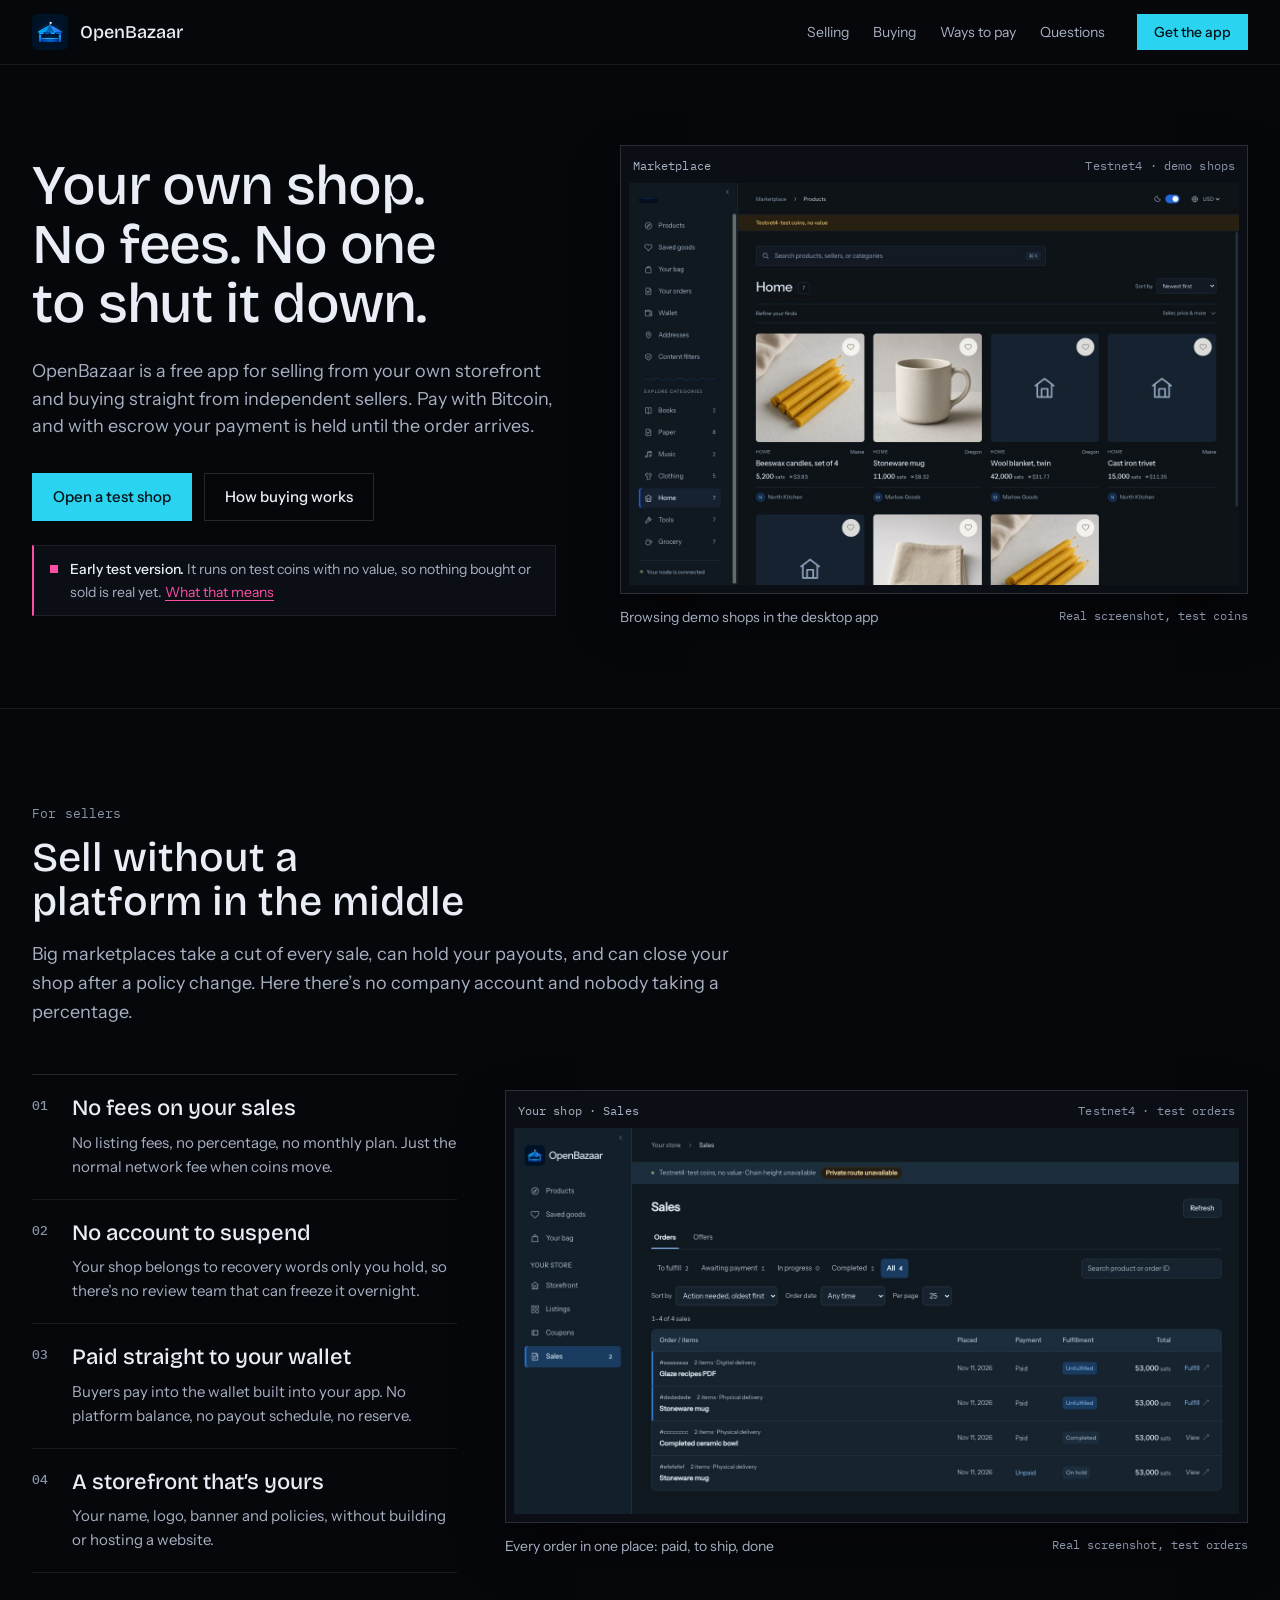
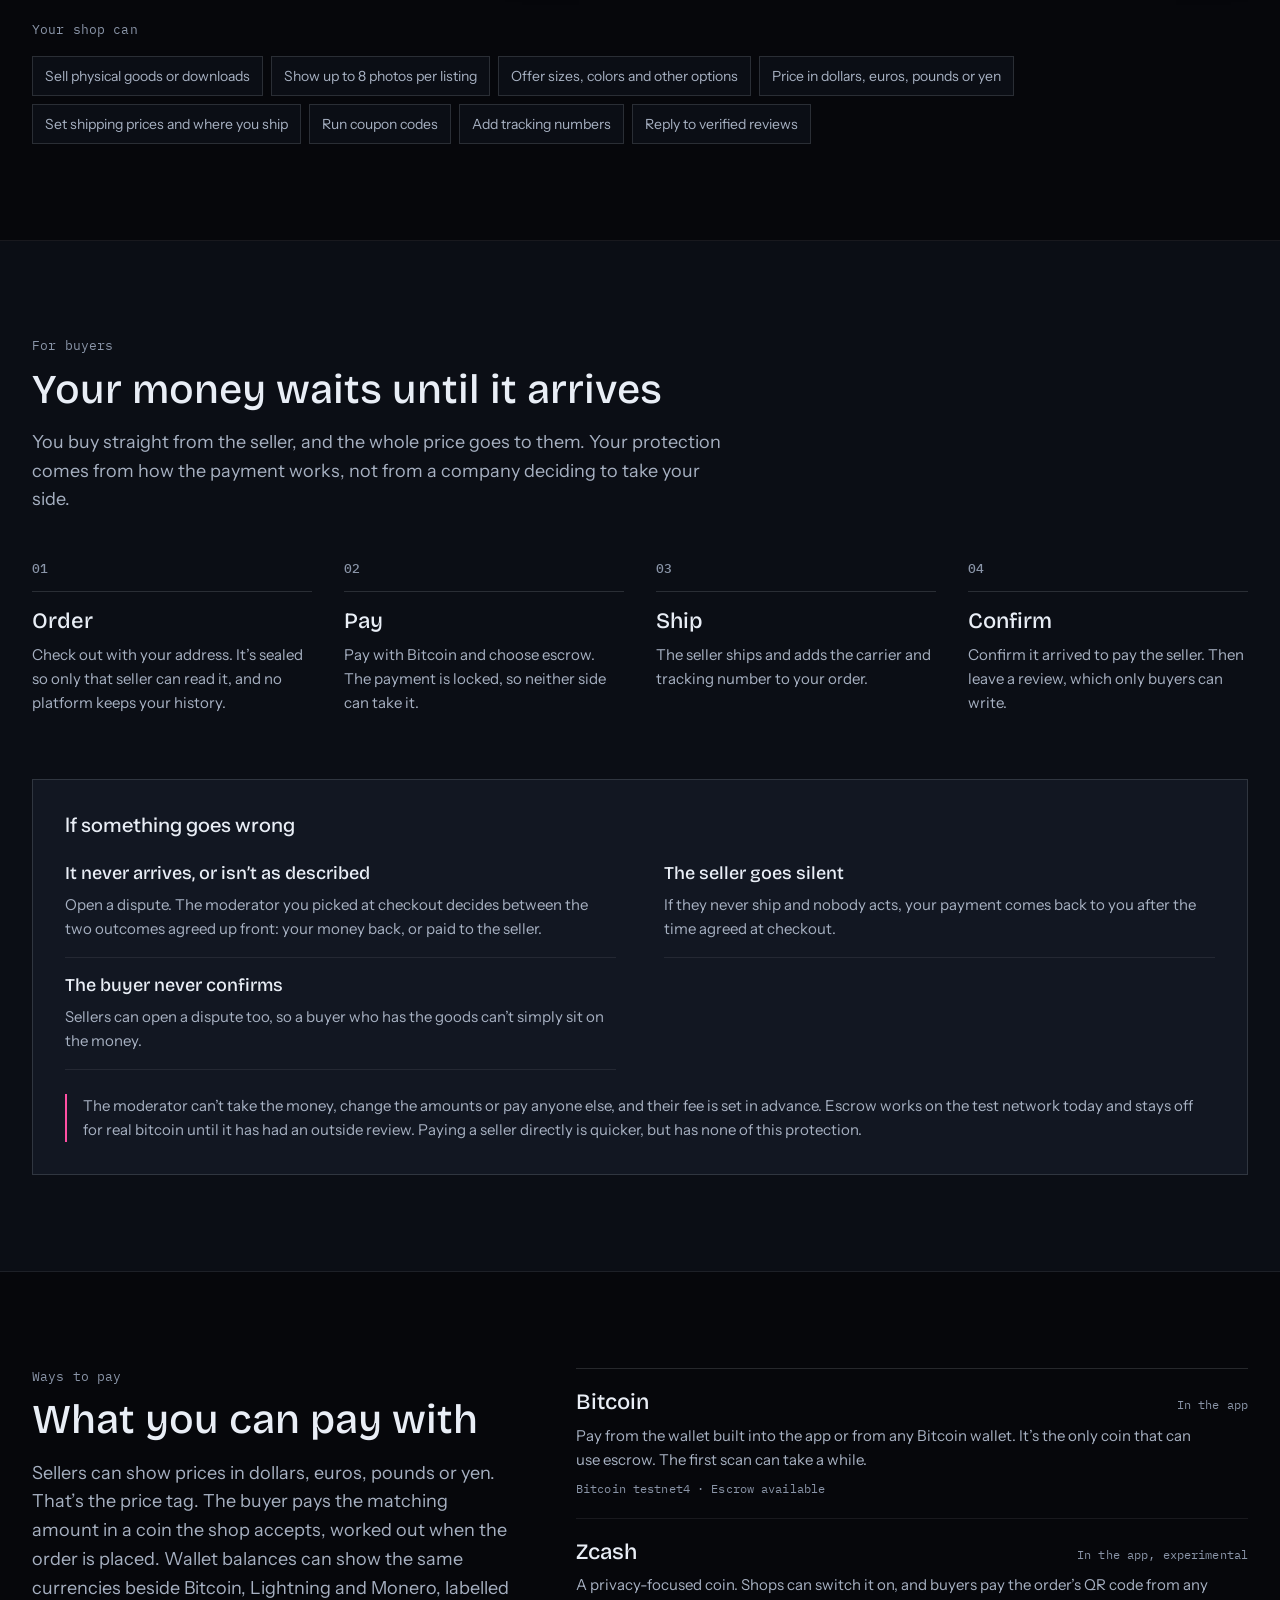
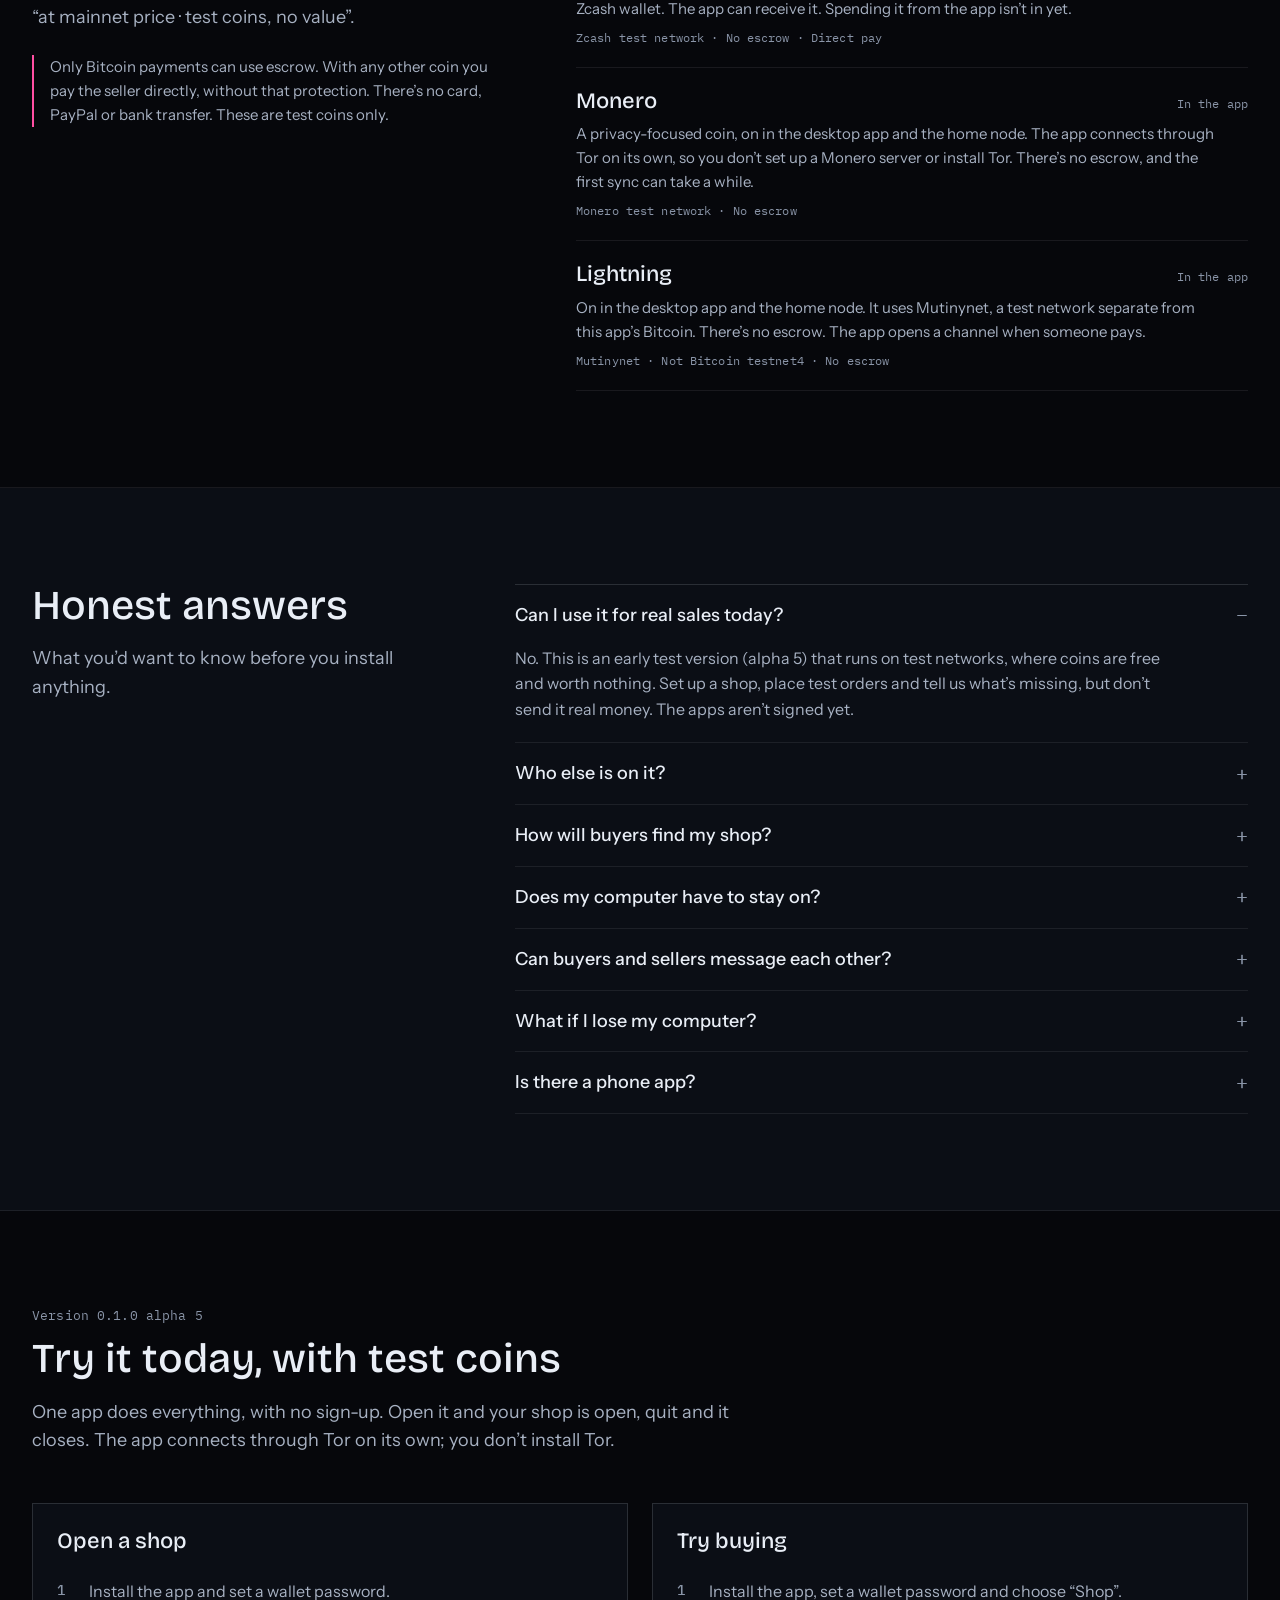
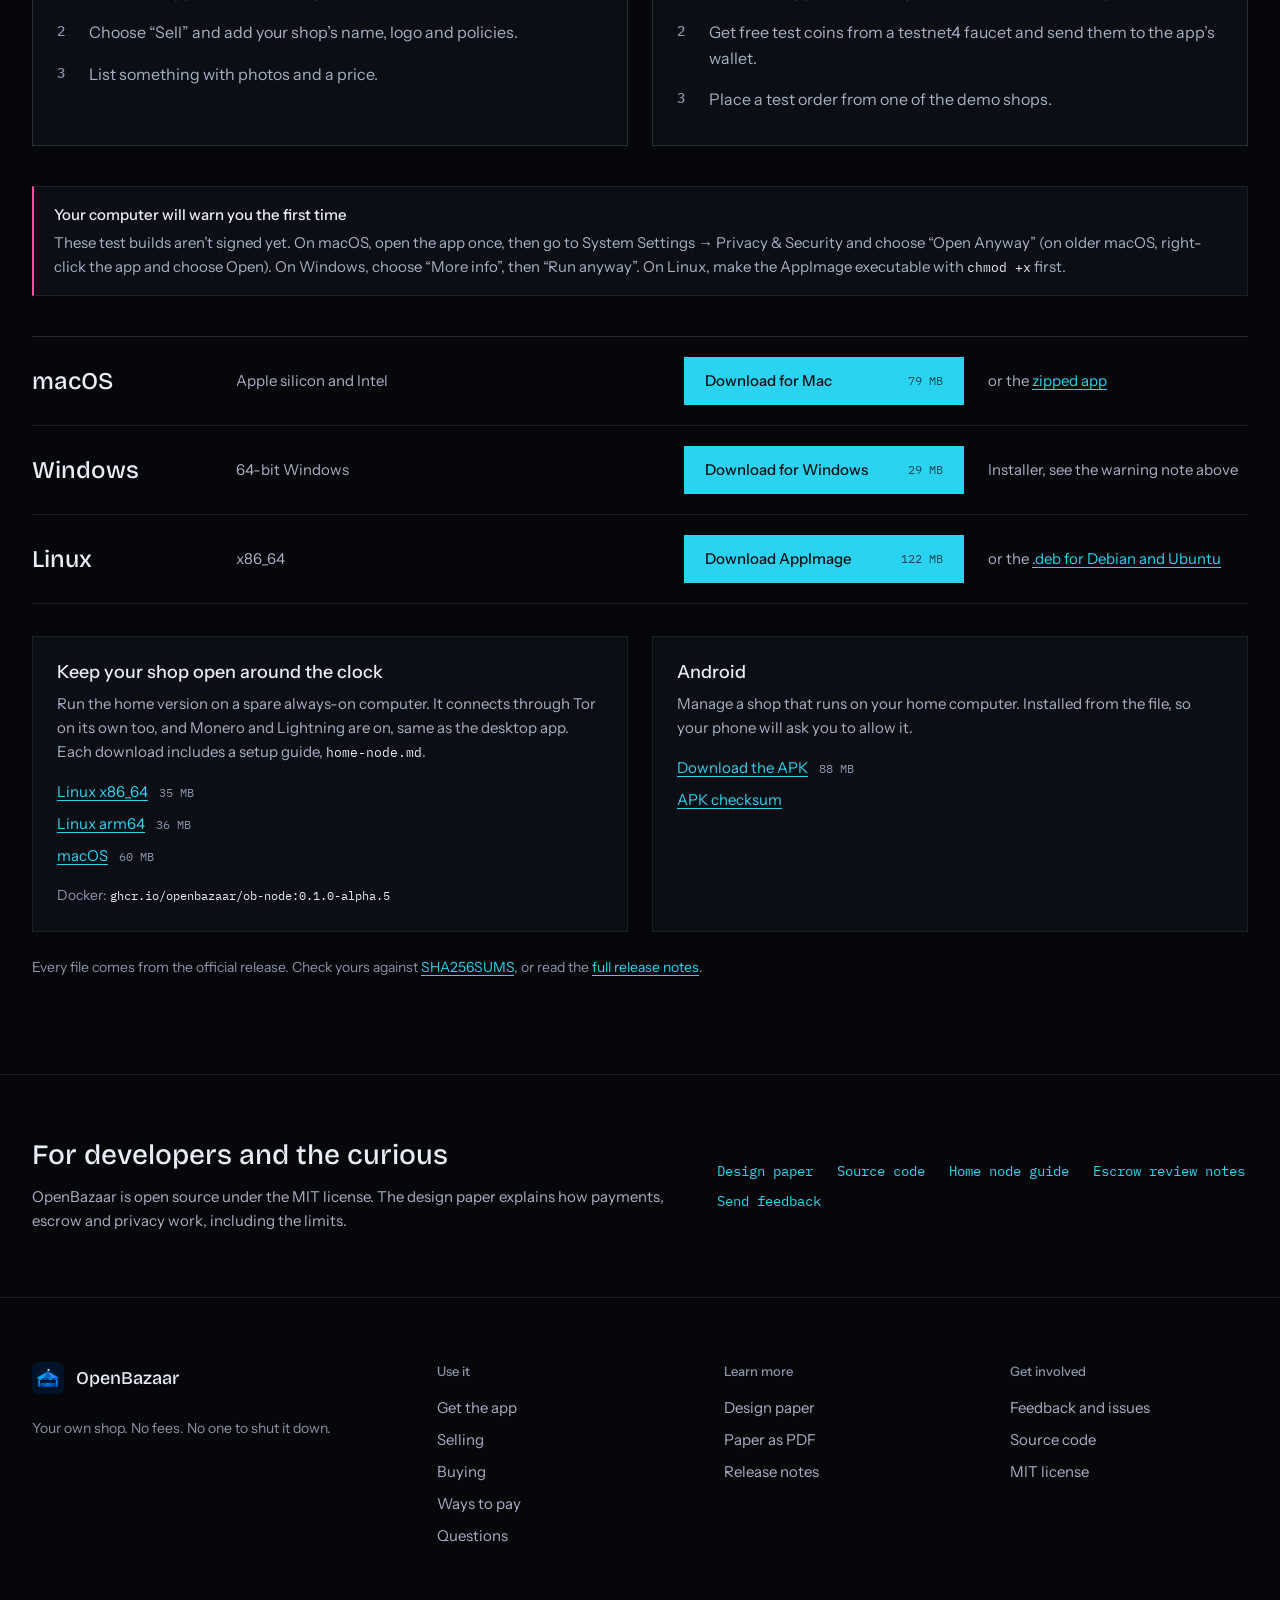
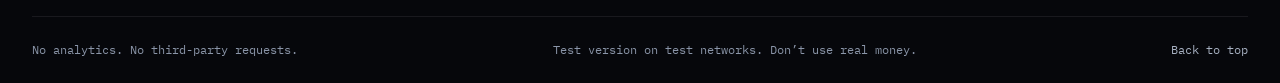
==== commit 4a7cca80: "Point the homepage at the v0.1.0-alpha.5 release Download, SHA256SUMS and release-notes links, the D" ====
--- a/index.html
+++ b/index.html
@@ -188,7 +188,7 @@
         <div class="faq">
           <details id="ready" open>
             <summary>Can I use it for real sales today?</summary>
-            <p>No. This is an early test version (alpha 4) that runs on test networks, where coins are free and worth nothing. Set up a shop, place test orders and tell us what’s missing, but don’t send it real money. The apps aren’t signed yet.</p>
+            <p>No. This is an early test version (alpha 5) that runs on test networks, where coins are free and worth nothing. Set up a shop, place test orders and tell us what’s missing, but don’t send it real money. The apps aren’t signed yet.</p>
           </details>
           <details>
             <summary>Who else is on it?</summary>
@@ -221,7 +221,7 @@
     <section id="start" class="section start" aria-labelledby="start-heading">
       <div class="wrap">
         <div class="section-head">
-          <p class="eyebrow">Version 0.1.0 alpha 4</p>
+          <p class="eyebrow">Version 0.1.0 alpha 5</p>
           <h2 id="start-heading">Try it today, with test coins</h2>
           <p class="section-intro">One app does everything, with no sign-up. Open it and your shop is open, quit and it closes. The app connects through Tor on its own; you don’t install Tor.</p>
         </div>
@@ -250,20 +250,20 @@
           <article class="release-row">
             <h3>macOS</h3>
             <p>Apple silicon and Intel</p>
-            <a class="button" href="https://github.com/OpenBazaar/openbazaar-rs/releases/download/v0.1.0-alpha.4/OpenBazaar_0.1.0-alpha.4_universal.dmg">Download for Mac <span class="dl-size">79 MB</span></a>
-            <p class="dl-alt">or the <a href="https://github.com/OpenBazaar/openbazaar-rs/releases/download/v0.1.0-alpha.4/OpenBazaar_0.1.0-alpha.4_universal.app.zip">zipped app</a></p>
+            <a class="button" href="https://github.com/OpenBazaar/openbazaar-rs/releases/download/v0.1.0-alpha.5/OpenBazaar_0.1.0-alpha.5_universal.dmg">Download for Mac <span class="dl-size">79 MB</span></a>
+            <p class="dl-alt">or the <a href="https://github.com/OpenBazaar/openbazaar-rs/releases/download/v0.1.0-alpha.5/OpenBazaar_0.1.0-alpha.5_universal.app.zip">zipped app</a></p>
           </article>
           <article class="release-row">
             <h3>Windows</h3>
             <p>64-bit Windows</p>
-            <a class="button" href="https://github.com/OpenBazaar/openbazaar-rs/releases/download/v0.1.0-alpha.4/OpenBazaar_0.1.0-alpha.4_x64-setup.exe">Download for Windows <span class="dl-size">29 MB</span></a>
+            <a class="button" href="https://github.com/OpenBazaar/openbazaar-rs/releases/download/v0.1.0-alpha.5/OpenBazaar_0.1.0-alpha.5_x64-setup.exe">Download for Windows <span class="dl-size">29 MB</span></a>
             <p class="dl-alt">Installer, see the warning note above</p>
           </article>
           <article class="release-row">
             <h3>Linux</h3>
             <p>x86_64</p>
-            <a class="button" href="https://github.com/OpenBazaar/openbazaar-rs/releases/download/v0.1.0-alpha.4/OpenBazaar_0.1.0-alpha.4_amd64.AppImage">Download AppImage <span class="dl-size">122 MB</span></a>
-            <p class="dl-alt">or the <a href="https://github.com/OpenBazaar/openbazaar-rs/releases/download/v0.1.0-alpha.4/OpenBazaar_0.1.0-alpha.4_amd64.deb">.deb for Debian and Ubuntu</a></p>
+            <a class="button" href="https://github.com/OpenBazaar/openbazaar-rs/releases/download/v0.1.0-alpha.5/OpenBazaar_0.1.0-alpha.5_amd64.AppImage">Download AppImage <span class="dl-size">122 MB</span></a>
+            <p class="dl-alt">or the <a href="https://github.com/OpenBazaar/openbazaar-rs/releases/download/v0.1.0-alpha.5/OpenBazaar_0.1.0-alpha.5_amd64.deb">.deb for Debian and Ubuntu</a></p>
           </article>
         </div>
 
@@ -272,22 +272,22 @@
             <h3>Keep your shop open around the clock</h3>
             <p>Run the home version on a spare always-on computer. It connects through Tor on its own too, and Monero and Lightning are on, same as the desktop app. Each download includes a setup guide, <code>home-node.md</code>.</p>
             <ul class="dl-list">
-              <li><a href="https://github.com/OpenBazaar/openbazaar-rs/releases/download/v0.1.0-alpha.4/ob-node_0.1.0-alpha.4_linux-x86_64.tar.gz">Linux x86_64</a> <span>35 MB</span></li>
-              <li><a href="https://github.com/OpenBazaar/openbazaar-rs/releases/download/v0.1.0-alpha.4/ob-node_0.1.0-alpha.4_linux-arm64.tar.gz">Linux arm64</a> <span>36 MB</span></li>
-              <li><a href="https://github.com/OpenBazaar/openbazaar-rs/releases/download/v0.1.0-alpha.4/ob-node_0.1.0-alpha.4_macos-universal.tar.gz">macOS</a> <span>60 MB</span></li>
+              <li><a href="https://github.com/OpenBazaar/openbazaar-rs/releases/download/v0.1.0-alpha.5/ob-node_0.1.0-alpha.5_linux-x86_64.tar.gz">Linux x86_64</a> <span>35 MB</span></li>
+              <li><a href="https://github.com/OpenBazaar/openbazaar-rs/releases/download/v0.1.0-alpha.5/ob-node_0.1.0-alpha.5_linux-arm64.tar.gz">Linux arm64</a> <span>36 MB</span></li>
+              <li><a href="https://github.com/OpenBazaar/openbazaar-rs/releases/download/v0.1.0-alpha.5/ob-node_0.1.0-alpha.5_macos-universal.tar.gz">macOS</a> <span>60 MB</span></li>
             </ul>
-            <p class="dl-alt">Docker: <code>ghcr.io/openbazaar/ob-node:0.1.0-alpha.4</code></p>
+            <p class="dl-alt">Docker: <code>ghcr.io/openbazaar/ob-node:0.1.0-alpha.5</code></p>
           </article>
           <article>
             <h3>Android</h3>
             <p>Manage a shop that runs on your home computer. Installed from the file, so your phone will ask you to allow it.</p>
             <ul class="dl-list">
-              <li><a href="https://github.com/OpenBazaar/openbazaar-rs/releases/download/v0.1.0-alpha.4/OpenBazaar_0.1.0-alpha.4_android.apk">Download the APK</a> <span>88 MB</span></li>
-              <li><a href="https://github.com/OpenBazaar/openbazaar-rs/releases/download/v0.1.0-alpha.4/OpenBazaar_0.1.0-alpha.4_android.apk.sha256">APK checksum</a></li>
+              <li><a href="https://github.com/OpenBazaar/openbazaar-rs/releases/download/v0.1.0-alpha.5/OpenBazaar_0.1.0-alpha.5_android.apk">Download the APK</a> <span>88 MB</span></li>
+              <li><a href="https://github.com/OpenBazaar/openbazaar-rs/releases/download/v0.1.0-alpha.5/OpenBazaar_0.1.0-alpha.5_android.apk.sha256">APK checksum</a></li>
             </ul>
           </article>
         </div>
-        <p class="verify-line">Every file comes from the official release. Check yours against <a href="https://github.com/OpenBazaar/openbazaar-rs/releases/download/v0.1.0-alpha.4/SHA256SUMS">SHA256SUMS</a>, or read the <a href="https://github.com/OpenBazaar/openbazaar-rs/releases/tag/v0.1.0-alpha.4">full release notes</a>.</p>
+        <p class="verify-line">Every file comes from the official release. Check yours against <a href="https://github.com/OpenBazaar/openbazaar-rs/releases/download/v0.1.0-alpha.5/SHA256SUMS">SHA256SUMS</a>, or read the <a href="https://github.com/OpenBazaar/openbazaar-rs/releases/tag/v0.1.0-alpha.5">full release notes</a>.</p>
       </div>
     </section>
 
@@ -300,8 +300,8 @@
         <ul class="dev-links">
           <li><a href="paper/">Design paper</a></li>
           <li><a href="https://github.com/OpenBazaar/openbazaar-rs">Source code</a></li>
-          <li><a href="https://github.com/OpenBazaar/openbazaar-rs/blob/96b2de316bb8399ef7082363806215ba6f6338be/docs/home-node.md">Home node guide</a></li>
-          <li><a href="https://github.com/OpenBazaar/openbazaar-rs/blob/96b2de316bb8399ef7082363806215ba6f6338be/docs/escrow-review-packet.md">Escrow review notes</a></li>
+          <li><a href="https://github.com/OpenBazaar/openbazaar-rs/blob/ba4834e33e8cbe9b08bda34b80951da0153e2293/docs/home-node.md">Home node guide</a></li>
+          <li><a href="https://github.com/OpenBazaar/openbazaar-rs/blob/ba4834e33e8cbe9b08bda34b80951da0153e2293/docs/escrow-review-packet.md">Escrow review notes</a></li>
           <li><a href="https://github.com/OpenBazaar/openbazaar-rs/issues">Send feedback</a></li>
         </ul>
       </div>
@@ -312,7 +312,7 @@
     <div class="wrap footer-grid">
       <div><a class="brand" href="#top"><img src="ob-market-logo-256.png" width="32" height="32" alt=""><span>OpenBazaar</span></a><p>Your own shop. No fees. No one to shut it down.</p></div>
       <div><h3>Use it</h3><a href="#start">Get the app</a><a href="#sell">Selling</a><a href="#buy">Buying</a><a href="#pay">Ways to pay</a><a href="#questions">Questions</a></div>
-      <div><h3>Learn more</h3><a href="paper/">Design paper</a><a href="paper/openbazaar.pdf">Paper as PDF</a><a href="https://github.com/OpenBazaar/openbazaar-rs/releases/tag/v0.1.0-alpha.4">Release notes</a></div>
+      <div><h3>Learn more</h3><a href="paper/">Design paper</a><a href="paper/openbazaar.pdf">Paper as PDF</a><a href="https://github.com/OpenBazaar/openbazaar-rs/releases/tag/v0.1.0-alpha.5">Release notes</a></div>
       <div><h3>Get involved</h3><a href="https://github.com/OpenBazaar/openbazaar-rs/issues">Feedback and issues</a><a href="https://github.com/OpenBazaar/openbazaar-rs">Source code</a><a href="https://github.com/OpenBazaar/openbazaar-rs/blob/main/LICENSE">MIT license</a></div>
     </div>
     <div class="wrap footer-bottom"><span>No analytics. No third-party requests.</span><span>Test version on test networks. Don’t use real money.</span><a href="#top">Back to top</a></div>
--- a/styles.css
+++ b/styles.css
@@ -39,16 +39,14 @@
   --bg: #06070b;
   --panel: #0b0e15;
   --raised: #121722;
-  --line: rgb(140 220 255 / 12%);
-  --line-strong: rgb(140 220 255 / 24%);
+  --line: rgb(233 238 246 / 8%);
+  --line-strong: rgb(233 238 246 / 14%);
   --text: #e9eef6;
   --text-2: #a7b1c2;
   --text-3: #8a95a8;
   --cyan: #2ad4f0;
   --cyan-press: #1bb8d3;
-  --cyan-dim: rgb(42 212 240 / 14%);
   --magenta: #ff4fa3;
-  --magenta-dim: rgb(255 79 163 / 12%);
   --sans: "Instrument Sans", Arial, sans-serif;
   --display: "Bricolage Grotesque", "Arial Narrow", sans-serif;
   --mono: "IBM Plex Mono", ui-monospace, "SFMono-Regular", Consolas, monospace;
@@ -58,206 +56,200 @@
 * { box-sizing: border-box; }
 html { scroll-behavior: smooth; scroll-padding-top: 24px; }
 body {
-  margin: 0; color: var(--text); font: 400 16px/1.6 var(--sans);
-  background-color: var(--bg);
-  background-image:
-    linear-gradient(rgb(140 220 255 / 3.5%) 1px, transparent 1px),
-    linear-gradient(90deg, rgb(140 220 255 / 3.5%) 1px, transparent 1px);
-  background-size: 48px 48px;
-}
-a { color: var(--cyan); text-underline-offset: 4px; text-decoration-thickness: 1px; transition: color 150ms var(--ease); }
+  margin: 0;
+  color: var(--text);
+  font: 400 16px/1.6 var(--sans);
+  background: var(--bg);
+}
+a { color: var(--cyan); text-underline-offset: 3px; text-decoration-thickness: 1px; transition: color 160ms var(--ease); }
 a:hover { color: var(--text); }
 button { font: inherit; }
 button:not(:disabled), summary { cursor: pointer; }
 [hidden] { display: none !important; }
-:focus-visible { outline: 2px solid var(--cyan); outline-offset: 3px; box-shadow: 0 0 0 5px rgb(42 212 240 / 22%); }
+:focus-visible { outline: 2px solid var(--cyan); outline-offset: 3px; }
 ::selection { color: var(--bg); background: var(--cyan); }
 img { max-width: 100%; }
 h1, h2, h3, p, ul, ol, dl, dd, figure { margin: 0; }
 h1, h2, h3 { font-weight: 500; }
 code { font: 0.88em/1.5 var(--mono); overflow-wrap: anywhere; color: var(--text); }
 .wrap { width: min(1240px, calc(100% - 64px)); margin-inline: auto; }
-.skip { position: fixed; left: 16px; top: 12px; z-index: 20; padding: 8px 16px; background: var(--cyan); color: var(--bg); transform: translateY(-200%); }
-.skip:focus { transform: none; }
-
-/* Buttons: sharp corners, one cyan primary, one outlined secondary. */
-.button { display: inline-flex; align-items: center; justify-content: center; gap: 12px; min-height: 48px; padding: 12px 22px; border: 1px solid var(--cyan); background: var(--cyan); color: #031015; font: 500 14px/1.2 var(--mono); letter-spacing: 0.04em; text-transform: uppercase; text-decoration: none; transition: background-color 150ms var(--ease), box-shadow 150ms var(--ease), color 150ms var(--ease); }
-.button:hover { color: #031015; background: var(--cyan-press); box-shadow: 0 0 24px rgb(42 212 240 / 35%); }
+.skip { position: fixed; left: 16px; top: 12px; z-index: 20; padding: 8px 16px; background: var(--cyan); color: var(--bg); text-decoration: none; transform: translateY(-200%); }
+.skip:focus { transform: none; color: var(--bg); }
+
+.button {
+  display: inline-flex;
+  align-items: center;
+  justify-content: center;
+  gap: 12px;
+  min-height: 48px;
+  padding: 12px 20px;
+  border: 1px solid var(--cyan);
+  background: var(--cyan);
+  color: #031015;
+  font: 500 15px/1.2 var(--sans);
+  text-decoration: none;
+  transition: background-color 160ms var(--ease), border-color 160ms var(--ease), color 160ms var(--ease);
+}
+.button:hover { color: #031015; background: var(--cyan-press); border-color: var(--cyan-press); }
 .button:active { transform: translateY(1px); }
 .button-quiet { background: transparent; border-color: var(--line-strong); color: var(--text); }
-.button-quiet:hover { background: var(--cyan-dim); border-color: var(--cyan); color: var(--text); box-shadow: none; }
-.button-small { min-height: 36px; padding: 8px 14px; font-size: 13px; }
+.button-quiet:hover { background: var(--raised); border-color: var(--line-strong); color: var(--text); }
+.button-small { min-height: 36px; padding: 8px 16px; font-size: 14px; }
 .actions { display: flex; flex-wrap: wrap; gap: 12px; }
-.eyebrow { margin-bottom: 16px; color: var(--cyan); font: 500 13px/1.4 var(--mono); letter-spacing: 0.12em; text-transform: uppercase; }
-.eyebrow::before { content: "// "; color: var(--text-3); }
-
-/* Header */
-.site-header { position: sticky; top: 0; z-index: 10; background: rgb(6 7 11 / 88%); backdrop-filter: blur(8px); border-bottom: 1px solid var(--line); }
-.nav { display: flex; align-items: center; gap: 32px; min-height: 68px; }
-.brand { display: inline-flex; align-items: center; gap: 12px; color: var(--text); font: 600 20px/1 var(--display); font-stretch: 80%; letter-spacing: 0.02em; text-transform: uppercase; text-decoration: none; white-space: nowrap; }
+.eyebrow { margin-bottom: 12px; color: var(--text-3); font: 400 13px/1.4 var(--mono); letter-spacing: 0.01em; }
+
+.site-header { position: sticky; top: 0; z-index: 10; background: var(--bg); border-bottom: 1px solid var(--line); }
+.nav { display: flex; align-items: center; gap: 32px; min-height: 64px; }
+.brand { display: inline-flex; align-items: center; gap: 12px; color: var(--text); font: 500 18px/1 var(--display); text-decoration: none; white-space: nowrap; }
 .brand:hover { color: var(--text); }
 .brand img { display: block; border-radius: 6px; }
-.nav-links { display: flex; align-items: center; gap: 28px; margin: 0 0 0 auto; padding: 0; list-style: none; }
-.nav-links a { color: var(--text-2); font: 400 13px/1 var(--mono); letter-spacing: 0.06em; text-transform: uppercase; text-decoration: none; white-space: nowrap; }
-.nav-links a:hover { color: var(--cyan); }
-.menu-button { display: none; min-height: 36px; margin-left: auto; padding: 8px 12px; border: 1px solid var(--line-strong); background: transparent; color: var(--text); font: 13px/1 var(--mono); text-transform: uppercase; letter-spacing: 0.06em; }
-
-/* Hero */
-.hero { border-bottom: 1px solid var(--line); background: radial-gradient(60% 70% at 85% 40%, rgb(42 212 240 / 9%), transparent 70%); }
-.hero-layout { display: grid; grid-template-columns: minmax(0, 5fr) minmax(0, 6fr); gap: 64px; align-items: center; padding-block: 72px 80px; }
-h1 { font: 650 clamp(56px, 6.6vw, 96px)/0.92 var(--display); font-stretch: 75%; letter-spacing: 0.005em; text-transform: uppercase; text-wrap: balance; }
-.hero-lede { max-width: 34rem; margin-top: 28px; color: var(--text-2); font-size: 19px; line-height: 1.55; }
-.hero .actions { margin-top: 36px; }
-.status-note { display: flex; gap: 12px; max-width: 34rem; margin-top: 32px; padding: 12px 16px; border: 1px solid rgb(255 79 163 / 35%); border-left: 2px solid var(--magenta); background: var(--magenta-dim); color: var(--text-2); font-size: 14px; }
+.nav-links { display: flex; align-items: center; gap: 24px; margin: 0 0 0 auto; padding: 0; list-style: none; }
+.nav-links a { color: var(--text-2); font: 400 14px/1 var(--sans); text-decoration: none; white-space: nowrap; }
+.nav-links a:hover { color: var(--text); }
+.menu-button { display: none; min-height: 36px; margin-left: auto; padding: 8px 12px; border: 1px solid var(--line-strong); background: transparent; color: var(--text); font: 500 14px/1 var(--sans); }
+
+.hero { border-bottom: 1px solid var(--line); }
+.hero-layout { display: grid; grid-template-columns: minmax(0, 5fr) minmax(0, 6fr); gap: 64px; align-items: center; padding-block: 80px; }
+h1 { font: 500 clamp(40px, 4.4vw, 56px)/1.05 var(--display); letter-spacing: -0.02em; text-wrap: balance; }
+.hero-lede { max-width: 36rem; margin-top: 24px; color: var(--text-2); font-size: 18px; line-height: 1.55; }
+.hero .actions { margin-top: 32px; }
+.status-note { display: flex; gap: 12px; max-width: 36rem; margin-top: 24px; padding: 12px 16px; border: 1px solid var(--line); border-left: 2px solid var(--magenta); background: var(--panel); color: var(--text-2); font-size: 14px; }
 .status-note strong { color: var(--text); font-weight: 500; }
-.status-note a { color: var(--magenta); white-space: nowrap; }
+.status-note a { color: var(--magenta); }
 .status-note a:hover { color: var(--text); }
-.status-dot { flex-shrink: 0; width: 8px; height: 8px; margin-top: 7px; background: var(--magenta); box-shadow: 0 0 10px var(--magenta); }
-
-/* Screenshots: a HUD panel with corner brackets, a label bar and faint scanlines. */
+.status-dot { flex-shrink: 0; width: 8px; height: 8px; margin-top: 7px; background: var(--magenta); }
+
 .shot { position: relative; min-width: 0; }
-.shot-frame { position: relative; display: block; padding: 8px; text-decoration: none; border: 1px solid var(--line-strong); background: var(--panel); box-shadow: 0 0 0 1px rgb(0 0 0 / 60%), 0 24px 80px rgb(0 0 0 / 55%), 0 0 60px rgb(42 212 240 / 10%); }
-.shot-frame::before, .shot-frame::after { content: ""; position: absolute; width: 20px; height: 20px; border: 2px solid var(--cyan); pointer-events: none; }
-.shot-frame::before { top: -2px; left: -2px; border-right: 0; border-bottom: 0; }
-.shot-frame::after { right: -2px; bottom: -2px; border-left: 0; border-top: 0; }
+.shot-frame { display: block; padding: 8px; text-decoration: none; border: 1px solid var(--line-strong); background: var(--panel); box-shadow: 0 24px 48px rgb(0 0 0 / 40%); transition: border-color 160ms var(--ease); }
+.shot-frame:hover { border-color: rgb(233 238 246 / 24%); }
 .shot-frame img { display: block; width: 100%; height: auto; }
-.shot-screen { position: relative; display: block; }
-.shot-screen::after { content: ""; position: absolute; inset: 0; background: repeating-linear-gradient(to bottom, rgb(255 255 255 / 2.5%) 0 1px, transparent 1px 3px); pointer-events: none; }
-.shot-bar { display: flex; justify-content: space-between; gap: 16px; padding: 0 4px 8px; color: var(--text-3); font: 12px/1.4 var(--mono); letter-spacing: 0.06em; text-transform: uppercase; }
-.shot-bar span:first-child { color: var(--cyan); }
-.shot figcaption { display: flex; flex-wrap: wrap; justify-content: space-between; gap: 4px 16px; margin-top: 14px; color: var(--text-2); font-size: 14px; }
-.shot figcaption span { color: var(--text-3); font: 12px/1.6 var(--mono); }
-
-/* Sections */
-.section { padding-block: 88px; border-bottom: 1px solid var(--line); }
-.section-sunk { background-color: rgb(11 14 21 / 85%); }
-.section h2 { font: 650 clamp(40px, 4.6vw, 68px)/0.95 var(--display); font-stretch: 75%; text-transform: uppercase; text-wrap: balance; }
-.section-head { max-width: 44rem; margin-bottom: 44px; }
-.section-intro { margin-top: 20px; color: var(--text-2); font-size: 18px; }
-
-.sell-layout { display: grid; grid-template-columns: minmax(0, 4fr) minmax(0, 7fr); gap: 56px; align-items: center; }
+.shot-screen { display: block; }
+.shot-bar { display: flex; justify-content: space-between; gap: 16px; padding: 4px 4px 8px; color: var(--text-3); font: 400 12px/1.4 var(--mono); letter-spacing: 0.01em; }
+.shot-bar span:first-child { color: var(--text-2); }
+.shot figcaption { display: flex; flex-wrap: wrap; justify-content: space-between; gap: 4px 16px; margin-top: 12px; color: var(--text-2); font-size: 14px; }
+.shot figcaption span { color: var(--text-3); font: 400 12px/1.6 var(--mono); }
+
+.section { padding-block: 96px; border-bottom: 1px solid var(--line); }
+.section-sunk { background: var(--panel); }
+.section h2 { font: 500 clamp(32px, 3.2vw, 44px)/1.08 var(--display); text-wrap: balance; }
+.section-head { max-width: 44rem; margin-bottom: 48px; }
+.section-intro { margin-top: 16px; color: var(--text-2); font-size: 18px; }
+
+.sell-layout { display: grid; grid-template-columns: minmax(0, 4fr) minmax(0, 7fr); gap: 48px; align-items: center; }
 .sell-points { border-top: 1px solid var(--line-strong); counter-reset: point; }
-.sell-points article { padding: 20px 0 20px 48px; border-bottom: 1px solid var(--line); position: relative; counter-increment: point; }
-.sell-points article::before { content: "0" counter(point); position: absolute; left: 0; top: 24px; color: var(--cyan); font: 500 13px/1 var(--mono); letter-spacing: 0.08em; }
-.sell-points h3 { font: 600 24px/1.05 var(--display); font-stretch: 80%; text-transform: uppercase; }
-.sell-points p { margin-top: 6px; color: var(--text-2); font-size: 15.5px; }
-.can-do { display: flex; flex-wrap: wrap; align-items: baseline; gap: 16px 24px; margin-top: 40px; }
-.can-do h3 { color: var(--text); font: 500 13px/1.4 var(--mono); letter-spacing: 0.12em; text-transform: uppercase; }
+.sell-points article { position: relative; padding: 20px 0 20px 40px; border-bottom: 1px solid var(--line); counter-increment: point; }
+.sell-points article::before { content: "0" counter(point); position: absolute; left: 0; top: 24px; color: var(--text-3); font: 500 13px/1 var(--mono); font-variant-numeric: tabular-nums; }
+.sell-points h3 { font: 500 22px/1.25 var(--display); }
+.sell-points p { margin-top: 8px; color: var(--text-2); font-size: 15px; }
+.can-do { display: flex; flex-wrap: wrap; align-items: baseline; gap: 16px 24px; margin-top: 48px; }
+.can-do h3 { color: var(--text-3); font: 400 13px/1.4 var(--mono); letter-spacing: 0.01em; }
 .chips { display: flex; flex-wrap: wrap; gap: 8px; margin: 0; padding: 0; list-style: none; }
-.chips li { padding: 6px 12px; border: 1px solid var(--line-strong); background: var(--panel); color: var(--text-2); font-size: 14px; }
-
-/* Orders */
-.steps { display: grid; grid-template-columns: repeat(4, 1fr); gap: 0; margin: 0; padding: 0; list-style: none; counter-reset: step; }
-.steps li { position: relative; padding: 0 28px 0 0; counter-increment: step; }
-.steps li::before { content: "0" counter(step); display: block; margin-bottom: 16px; padding-bottom: 16px; border-bottom: 1px solid var(--line-strong); color: var(--cyan); font: 500 13px/1 var(--mono); letter-spacing: 0.08em; }
-.steps li::after { content: ""; position: absolute; top: 25px; left: 0; width: 40px; height: 2px; background: var(--cyan); box-shadow: 0 0 10px var(--cyan); }
-.steps h3 { font: 600 30px/1 var(--display); font-stretch: 80%; text-transform: uppercase; }
-.steps p { margin-top: 10px; color: var(--text-2); font-size: 15.5px; }
-
-.trouble { margin-top: 56px; padding: 32px 36px; border: 1px solid rgb(255 79 163 / 30%); background: linear-gradient(var(--magenta-dim), transparent 60%), var(--panel); }
-.trouble h3 { color: var(--magenta); font: 500 13px/1.4 var(--mono); letter-spacing: 0.12em; text-transform: uppercase; }
-.trouble dl { display: grid; grid-template-columns: 1fr 1fr; gap: 0 48px; margin-top: 12px; }
+.chips li { padding: 8px 12px; border: 1px solid var(--line-strong); background: var(--panel); color: var(--text-2); font-size: 14px; }
+
+.steps { display: grid; grid-template-columns: repeat(4, 1fr); gap: 32px; margin: 0; padding: 0; list-style: none; counter-reset: step; }
+.steps li { counter-increment: step; }
+.steps li::before { content: "0" counter(step); display: block; margin-bottom: 16px; padding-bottom: 16px; border-bottom: 1px solid var(--line-strong); color: var(--text-3); font: 500 13px/1 var(--mono); font-variant-numeric: tabular-nums; }
+.steps h3 { font: 500 22px/1.2 var(--display); }
+.steps p { margin-top: 8px; color: var(--text-2); font-size: 15px; }
+
+.trouble { margin-top: 64px; padding: 32px; border: 1px solid var(--line-strong); background: var(--raised); }
+.trouble h3 { font: 500 20px/1.3 var(--sans); }
+.trouble dl { display: grid; grid-template-columns: 1fr 1fr; gap: 0 48px; margin-top: 8px; }
 .trouble dl > div { padding-block: 16px; border-bottom: 1px solid var(--line); }
-.trouble dt { color: var(--text); font: 600 22px/1.15 var(--display); font-stretch: 85%; }
-.trouble dd { margin-top: 8px; color: var(--text-2); font-size: 15.5px; }
-.trouble-note { margin-top: 24px; padding-left: 14px; border-left: 2px solid var(--magenta); color: var(--text-2); font-size: 14.5px; }
-
-/* Ways to pay */
+.trouble dt { font: 500 18px/1.3 var(--display); }
+.trouble dd { margin-top: 8px; color: var(--text-2); font-size: 15px; }
+.trouble-note { margin-top: 24px; padding-left: 16px; border-left: 2px solid var(--magenta); color: var(--text-2); font-size: 15px; }
+
 .pay-layout { display: grid; grid-template-columns: minmax(0, 5fr) minmax(0, 7fr); gap: 64px; align-items: start; }
 .pay-layout .section-head { margin-bottom: 0; }
-.pay-note { margin-top: 20px; padding-left: 14px; border-left: 2px solid var(--magenta); color: var(--text-2); font-size: 15.5px; }
+.pay-note { margin-top: 24px; padding-left: 16px; border-left: 2px solid var(--magenta); color: var(--text-2); font-size: 15px; }
 .coins { margin: 0; padding: 0; list-style: none; border-top: 1px solid var(--line-strong); }
-.coins li { padding-block: 18px; border-bottom: 1px solid var(--line); }
-.coin-head { display: flex; flex-wrap: wrap; align-items: center; justify-content: space-between; gap: 8px 16px; }
-.coins h3 { font: 600 30px/1 var(--display); font-stretch: 78%; text-transform: uppercase; }
-.coin-status { padding: 4px 10px; border: 1px solid var(--line-strong); color: var(--text-2); font: 500 12px/1.4 var(--mono); letter-spacing: 0.06em; text-transform: uppercase; }
-.coin-status.is-ready { border-color: var(--cyan); background: var(--cyan-dim); color: var(--cyan); }
-.coin-status.is-trial { border-color: rgb(42 212 240 / 45%); color: var(--cyan); }
-.coin-status.is-dev { border-color: rgb(255 79 163 / 45%); color: var(--magenta); }
-.coins p { max-width: 40rem; margin-top: 10px; color: var(--text-2); font-size: 15.5px; }
-.coins .coin-meta { margin-top: 8px; color: var(--text-3); font: 12px/1.5 var(--mono); letter-spacing: 0.06em; text-transform: uppercase; }
-
-/* Questions */
+.coins li { padding-block: 20px; border-bottom: 1px solid var(--line); }
+.coin-head { display: flex; flex-wrap: wrap; align-items: baseline; justify-content: space-between; gap: 8px 16px; }
+.coins h3 { font: 500 22px/1.2 var(--display); }
+.coin-status { color: var(--text-3); font: 400 12px/1.4 var(--mono); letter-spacing: 0.01em; }
+.coins p { max-width: 40rem; margin-top: 8px; color: var(--text-2); font-size: 15px; }
+.coins .coin-meta { margin-top: 8px; color: var(--text-3); font: 400 12px/1.5 var(--mono); letter-spacing: 0.01em; }
+
 .faq-layout { display: grid; grid-template-columns: minmax(0, 4fr) minmax(0, 7fr); gap: 64px; align-items: start; }
 .faq-layout .section-head { margin-bottom: 0; }
 .faq { border-top: 1px solid var(--line-strong); }
 .faq details { border-bottom: 1px solid var(--line); }
 .faq summary { display: flex; justify-content: space-between; align-items: center; gap: 24px; padding-block: 16px; font-size: 18px; font-weight: 500; list-style: none; }
 .faq summary::-webkit-details-marker { display: none; }
-.faq summary::after { content: "+"; flex-shrink: 0; color: var(--cyan); font: 400 22px/1 var(--mono); }
+.faq summary::after { content: "+"; flex-shrink: 0; color: var(--text-3); font: 400 20px/1 var(--mono); }
 .faq details[open] summary::after { content: "−"; }
-.faq summary:hover { color: var(--cyan); }
-.faq details p { max-width: 42rem; padding-bottom: 22px; color: var(--text-2); }
-
-/* Start and downloads */
+.faq summary:hover { color: var(--text-2); }
+.faq details p { max-width: 42rem; padding-bottom: 20px; color: var(--text-2); }
+
 .paths { display: grid; grid-template-columns: 1fr 1fr; gap: 24px; }
-.paths article { padding: 28px; border: 1px solid var(--line-strong); background: var(--panel); }
-.paths h3 { font: 600 30px/1 var(--display); font-stretch: 80%; text-transform: uppercase; }
-.paths ol { margin-top: 20px; padding: 0; list-style: none; counter-reset: path; }
+.paths article { padding: 24px; border: 1px solid var(--line-strong); background: var(--panel); }
+.paths h3 { font: 500 22px/1.2 var(--display); }
+.paths ol { margin-top: 16px; padding: 0; list-style: none; counter-reset: path; }
 .paths li { display: grid; grid-template-columns: 32px 1fr; padding-block: 8px; color: var(--text-2); counter-increment: path; }
-.paths li::before { content: counter(path); color: var(--cyan); font: 500 14px/1.7 var(--mono); }
+.paths li::before { content: counter(path); color: var(--text-3); font: 500 14px/1.6 var(--mono); font-variant-numeric: tabular-nums; }
 .notice { margin-top: 40px; padding: 16px 20px; border: 1px solid var(--line); border-left: 2px solid var(--magenta); background: var(--panel); color: var(--text-2); font-size: 15px; }
 .notice strong { display: block; margin-bottom: 4px; color: var(--text); font-weight: 500; }
 .release-table { margin-top: 40px; border-top: 1px solid var(--line-strong); }
 .release-row { display: grid; grid-template-columns: 180px 1fr 280px 260px; gap: 24px; align-items: center; padding-block: 20px; border-bottom: 1px solid var(--line); }
-.release-row h3 { font: 600 32px/1 var(--display); font-stretch: 78%; }
+.release-row h3 { font: 500 24px/1.2 var(--display); }
 .release-row p { color: var(--text-2); font-size: 15px; }
 .release-row .button { justify-content: space-between; white-space: nowrap; }
-.dl-size { font: 12px/1 var(--mono); opacity: 0.75; }
+.dl-size { color: rgb(3 16 21 / 70%); font: 400 12px/1 var(--mono); font-variant-numeric: tabular-nums; }
 .dl-alt { color: var(--text-3); font-size: 14px; }
 .release-extras { display: grid; grid-template-columns: 1fr 1fr; gap: 24px; margin-top: 32px; }
 .release-extras article { padding: 24px; border: 1px solid var(--line); background: var(--panel); }
-.release-extras h3 { font-size: 18px; }
+.release-extras h3 { font: 500 18px/1.3 var(--sans); }
 .release-extras article > p:not(.dl-alt) { margin-top: 8px; color: var(--text-2); font-size: 15px; }
 .release-extras .dl-alt { margin-top: 16px; }
 .dl-list { display: grid; gap: 8px; margin-top: 16px; padding: 0; list-style: none; font-size: 15px; }
+.dl-list span { margin-left: 8px; color: var(--text-3); font: 400 12px/1 var(--mono); font-variant-numeric: tabular-nums; }
 .verify-line { margin-top: 24px; color: var(--text-3); font-size: 14px; }
-.dl-list span { margin-left: 8px; color: var(--text-3); font: 12px/1 var(--mono); }
-
-/* Developers: one compact strip. */
-.developers { padding-block: 48px; border-bottom: 1px solid var(--line); }
+
+.developers { padding-block: 64px; border-bottom: 1px solid var(--line); }
 .developers-layout { display: grid; grid-template-columns: minmax(0, 6fr) minmax(0, 5fr); gap: 48px; align-items: center; }
-.developers h2 { font: 500 13px/1.4 var(--mono); letter-spacing: 0.12em; text-transform: uppercase; color: var(--text); }
-.developers p { margin-top: 8px; color: var(--text-2); font-size: 15px; }
-.dev-links { display: flex; flex-wrap: wrap; gap: 8px 24px; margin: 0; padding: 0; list-style: none; font: 14px/1.6 var(--mono); }
-
-/* Footer */
+.developers h2 { font: 500 28px/1.2 var(--display); }
+.developers p { margin-top: 12px; color: var(--text-2); font-size: 15px; }
+.dev-links { display: flex; flex-wrap: wrap; gap: 8px 24px; margin: 0; padding: 0; list-style: none; font: 400 14px/1.6 var(--mono); }
+.dev-links a { text-decoration: none; }
+
 .footer { background: var(--bg); }
-.footer-grid { display: grid; grid-template-columns: 1.5fr repeat(3, 1fr); gap: 48px; padding-block: 56px; }
+.footer-grid { display: grid; grid-template-columns: 1.5fr repeat(3, 1fr); gap: 48px; padding-block: 64px; }
 .footer-grid > div:first-child p { margin-top: 16px; color: var(--text-3); font-size: 14px; }
-.footer h3 { margin-bottom: 12px; color: var(--text-3); font: 500 12px/1.4 var(--mono); letter-spacing: 0.12em; text-transform: uppercase; }
+.footer h3 { margin-bottom: 12px; color: var(--text-3); font: 500 13px/1.4 var(--sans); }
 .footer-grid > div:not(:first-child) > a { display: block; padding-block: 4px; color: var(--text-2); font-size: 15px; text-decoration: none; }
-.footer-grid > div:not(:first-child) > a:hover { color: var(--cyan); }
-.footer-bottom { display: flex; flex-wrap: wrap; justify-content: space-between; gap: 12px 24px; padding-block: 24px; border-top: 1px solid var(--line); color: var(--text-3); font: 12px/1.5 var(--mono); }
-.footer-bottom a { color: var(--text-2); }
+.footer-grid > div:not(:first-child) > a:hover { color: var(--text); }
+.footer-bottom { display: flex; flex-wrap: wrap; justify-content: space-between; gap: 12px 24px; padding-block: 24px; border-top: 1px solid var(--line); color: var(--text-3); font: 400 12px/1.5 var(--mono); }
+.footer-bottom a { color: var(--text-2); text-decoration: none; }
+.footer-bottom a:hover { color: var(--text); }
 
 @media (max-width: 1100px) {
   .wrap { width: calc(100% - 48px); }
   .nav { gap: 24px; }
-  .nav-links { gap: 20px; }
-  .hero-layout { grid-template-columns: 1fr 1fr; gap: 40px; padding-block: 64px 80px; }
+  .nav-links { gap: 16px; }
+  .hero-layout { grid-template-columns: 1fr 1fr; gap: 40px; padding-block: 64px; }
+  h1 { letter-spacing: -0.01em; }
   .sell-layout, .pay-layout, .faq-layout { gap: 40px; }
-  .steps { grid-template-columns: 1fr 1fr; gap: 40px 0; }
+  .steps { grid-template-columns: 1fr 1fr; gap: 40px 32px; }
   .release-row { grid-template-columns: 120px 1fr 280px; }
   .release-row .dl-alt { grid-column: 3; }
 }
 
 @media (max-width: 860px) {
   .js .menu-button { display: inline-flex; }
-  .js .nav-links { display: none; position: absolute; top: 68px; left: 0; right: 0; z-index: 10; flex-direction: column; align-items: stretch; gap: 0; padding: 8px 24px 16px; background: var(--bg); border-bottom: 1px solid var(--line); }
+  .js .nav-links { display: none; position: absolute; top: 64px; left: 0; right: 0; z-index: 10; flex-direction: column; align-items: stretch; gap: 0; padding: 8px 24px 16px; background: var(--bg); border-bottom: 1px solid var(--line); }
   .js .nav-links.open { display: flex; }
-  .js .nav-links a { display: flex; align-items: center; min-height: 44px; font-size: 14px; }
+  .js .nav-links a { display: flex; align-items: center; min-height: 44px; font-size: 15px; }
   .nav { flex-wrap: wrap; gap: 16px; }
   html:not(.js) .nav-links { order: 3; width: 100%; flex-wrap: wrap; gap: 8px 20px; margin: 0; padding-bottom: 16px; }
   html:not(.js) .nav .button-small { margin-left: auto; }
   .hero-layout, .sell-layout, .pay-layout, .faq-layout, .developers-layout { grid-template-columns: 1fr; }
   .hero-layout { gap: 48px; padding-block: 48px 64px; }
-  h1 { font-size: clamp(48px, 13vw, 80px); }
+  h1 { font-size: clamp(36px, 10vw, 44px); letter-spacing: 0; }
   .hero-lede { font-size: 18px; }
   .section { padding-block: 64px; }
   .section-head { margin-bottom: 40px; }
-  .can-do { margin-top: 40px; }
-  .trouble { margin-top: 56px; padding: 28px 24px; }
+  .trouble { margin-top: 48px; padding: 24px; }
   .trouble dl { grid-template-columns: 1fr; }
   .paths, .release-extras { grid-template-columns: 1fr; }
   .release-row { grid-template-columns: 1fr; gap: 8px; padding-block: 24px; }
@@ -268,11 +260,10 @@
 }
 
 @media (max-width: 520px) {
-  .wrap { width: calc(100% - 40px); }
+  .wrap { width: calc(100% - 48px); }
   .nav .button-small { display: none; }
   .hero .actions .button { flex: 1 1 100%; }
-  .steps { grid-template-columns: 1fr; }
-  .steps { gap: 32px; }
+  .steps { grid-template-columns: 1fr; gap: 32px; }
   .shot-bar span:last-child { display: none; }
 }
 
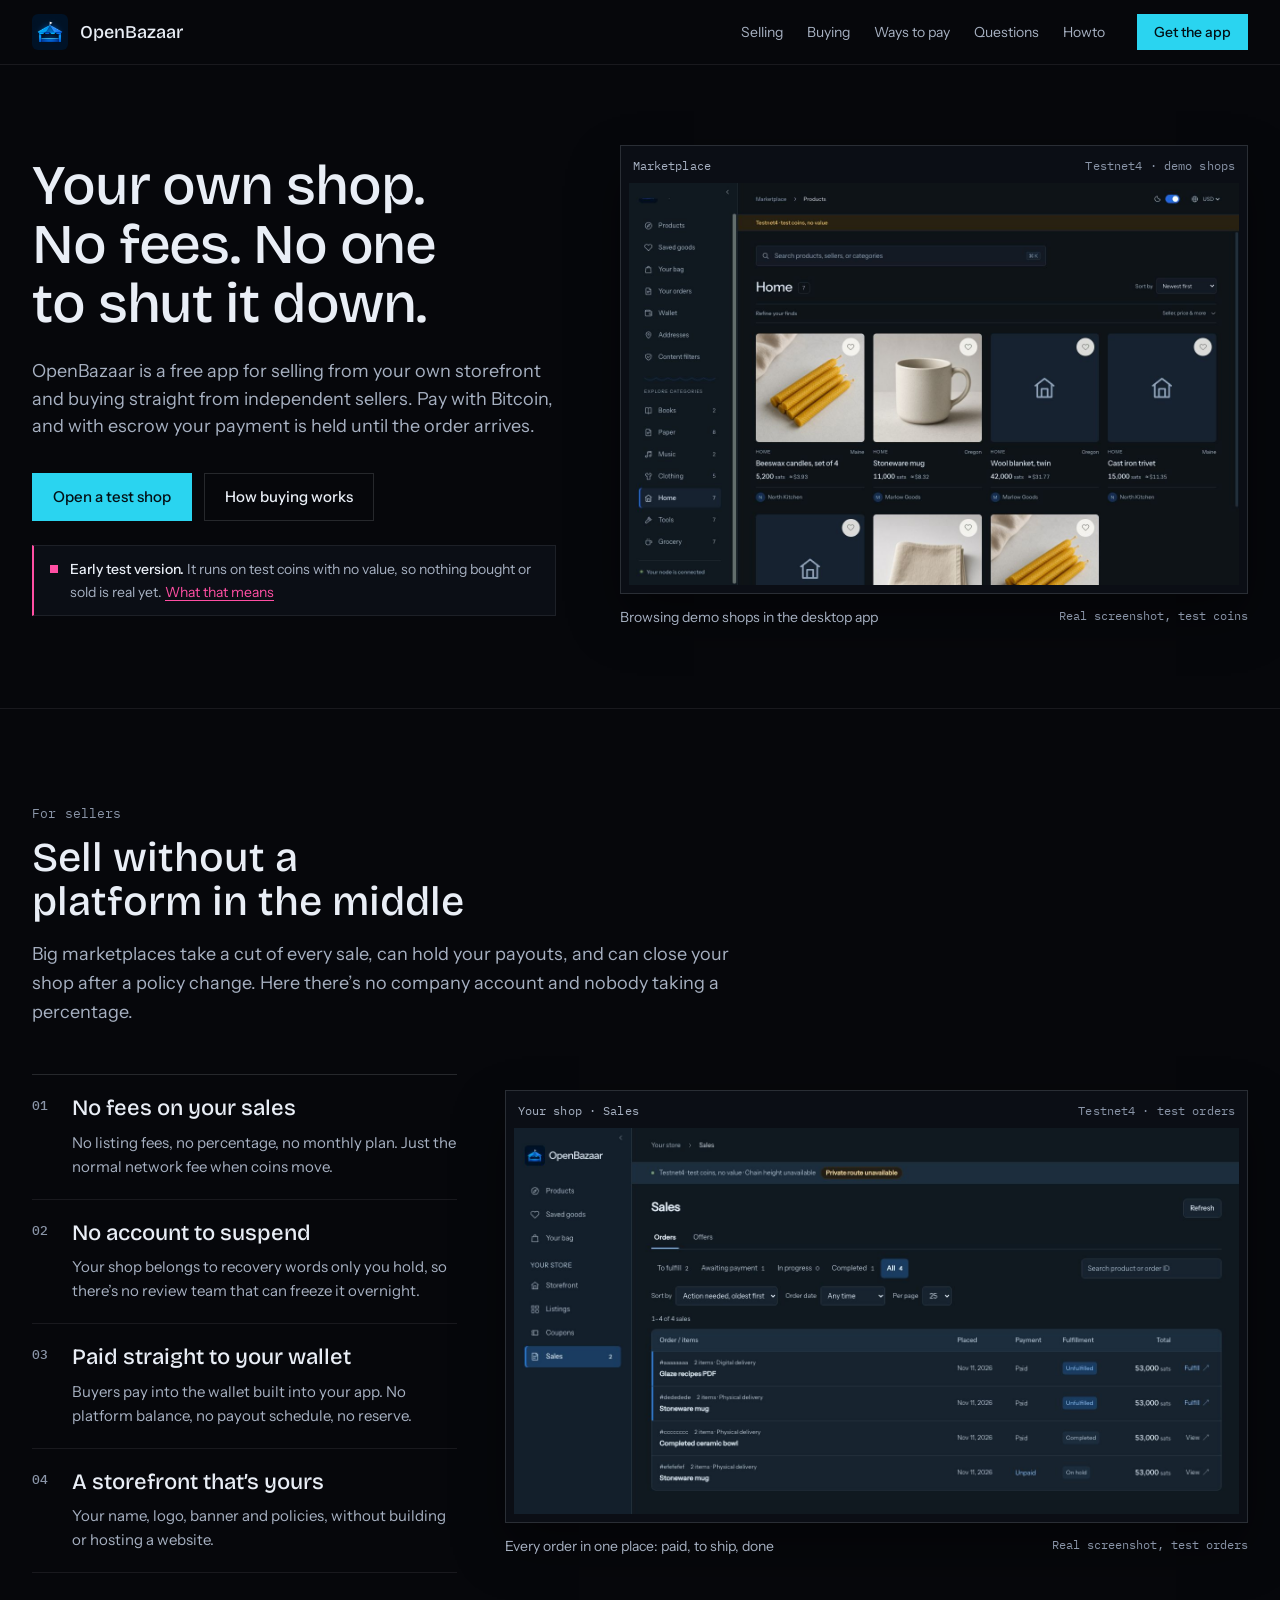
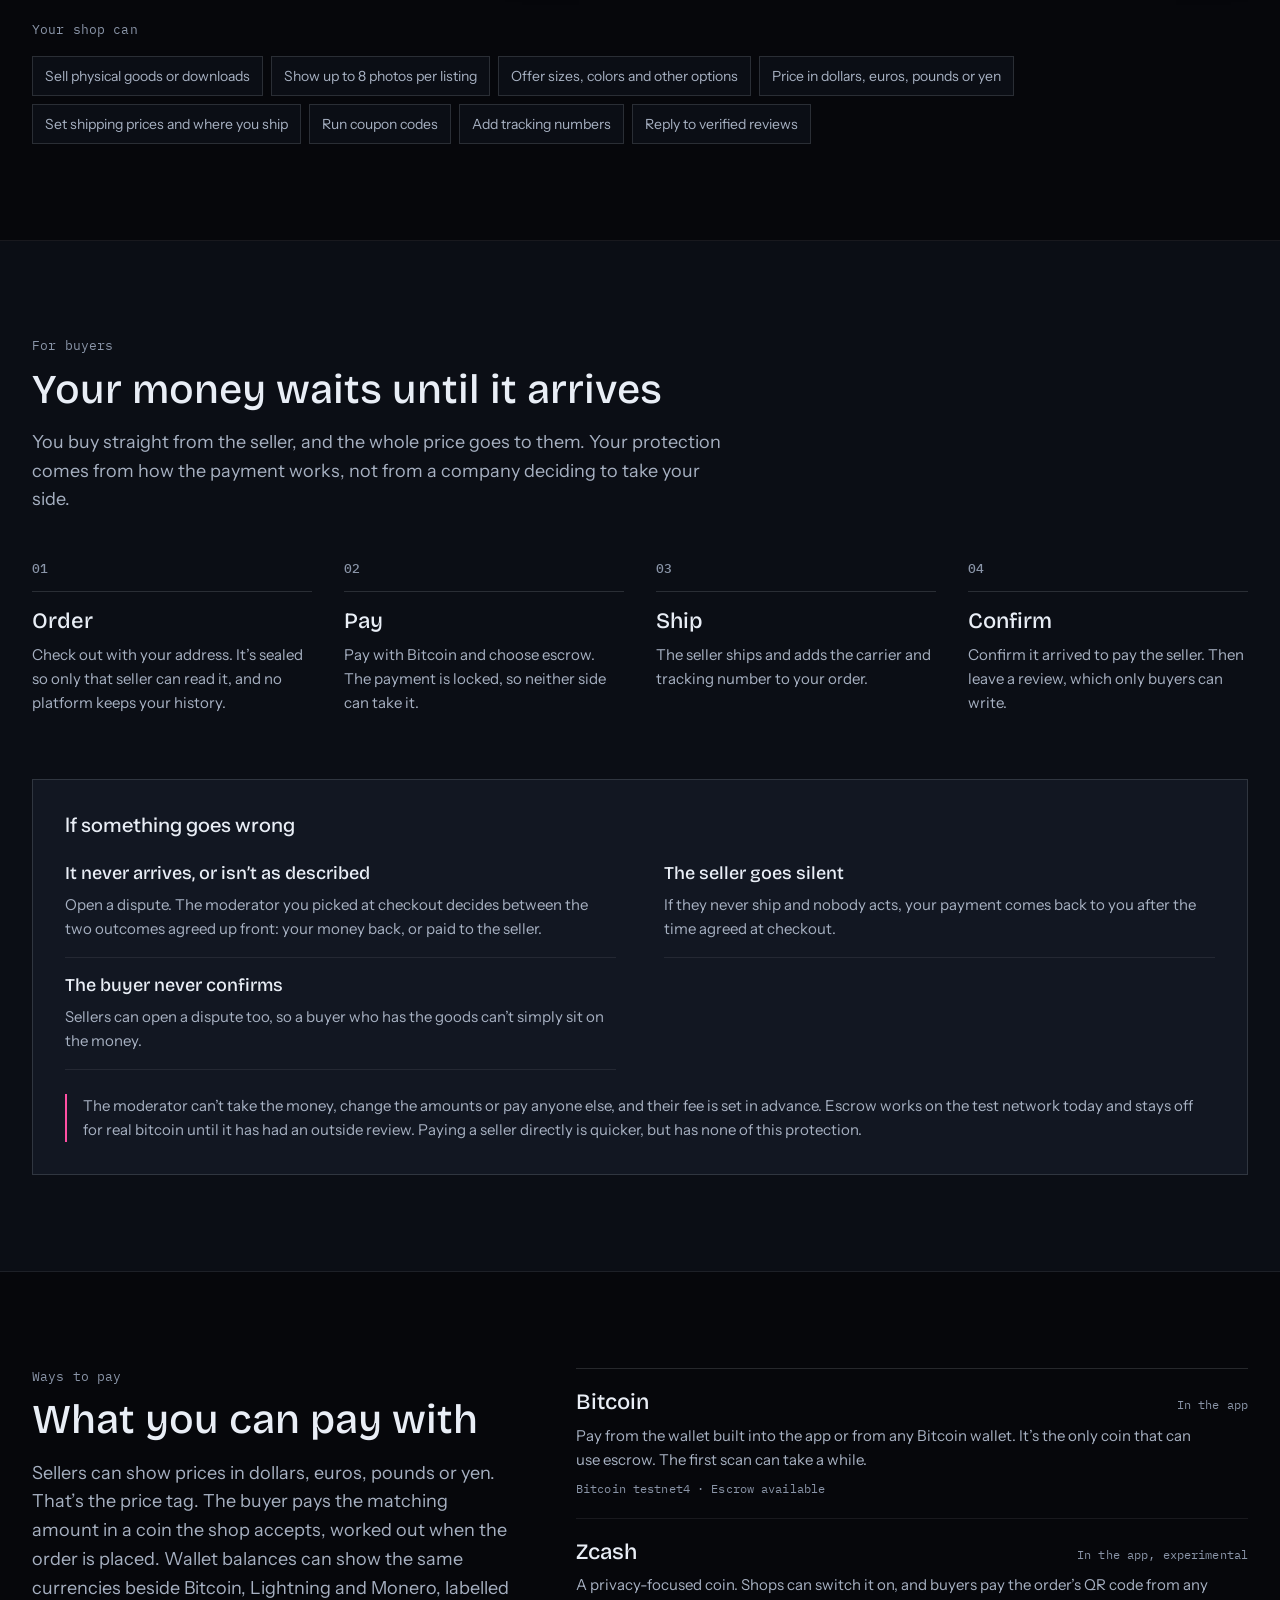
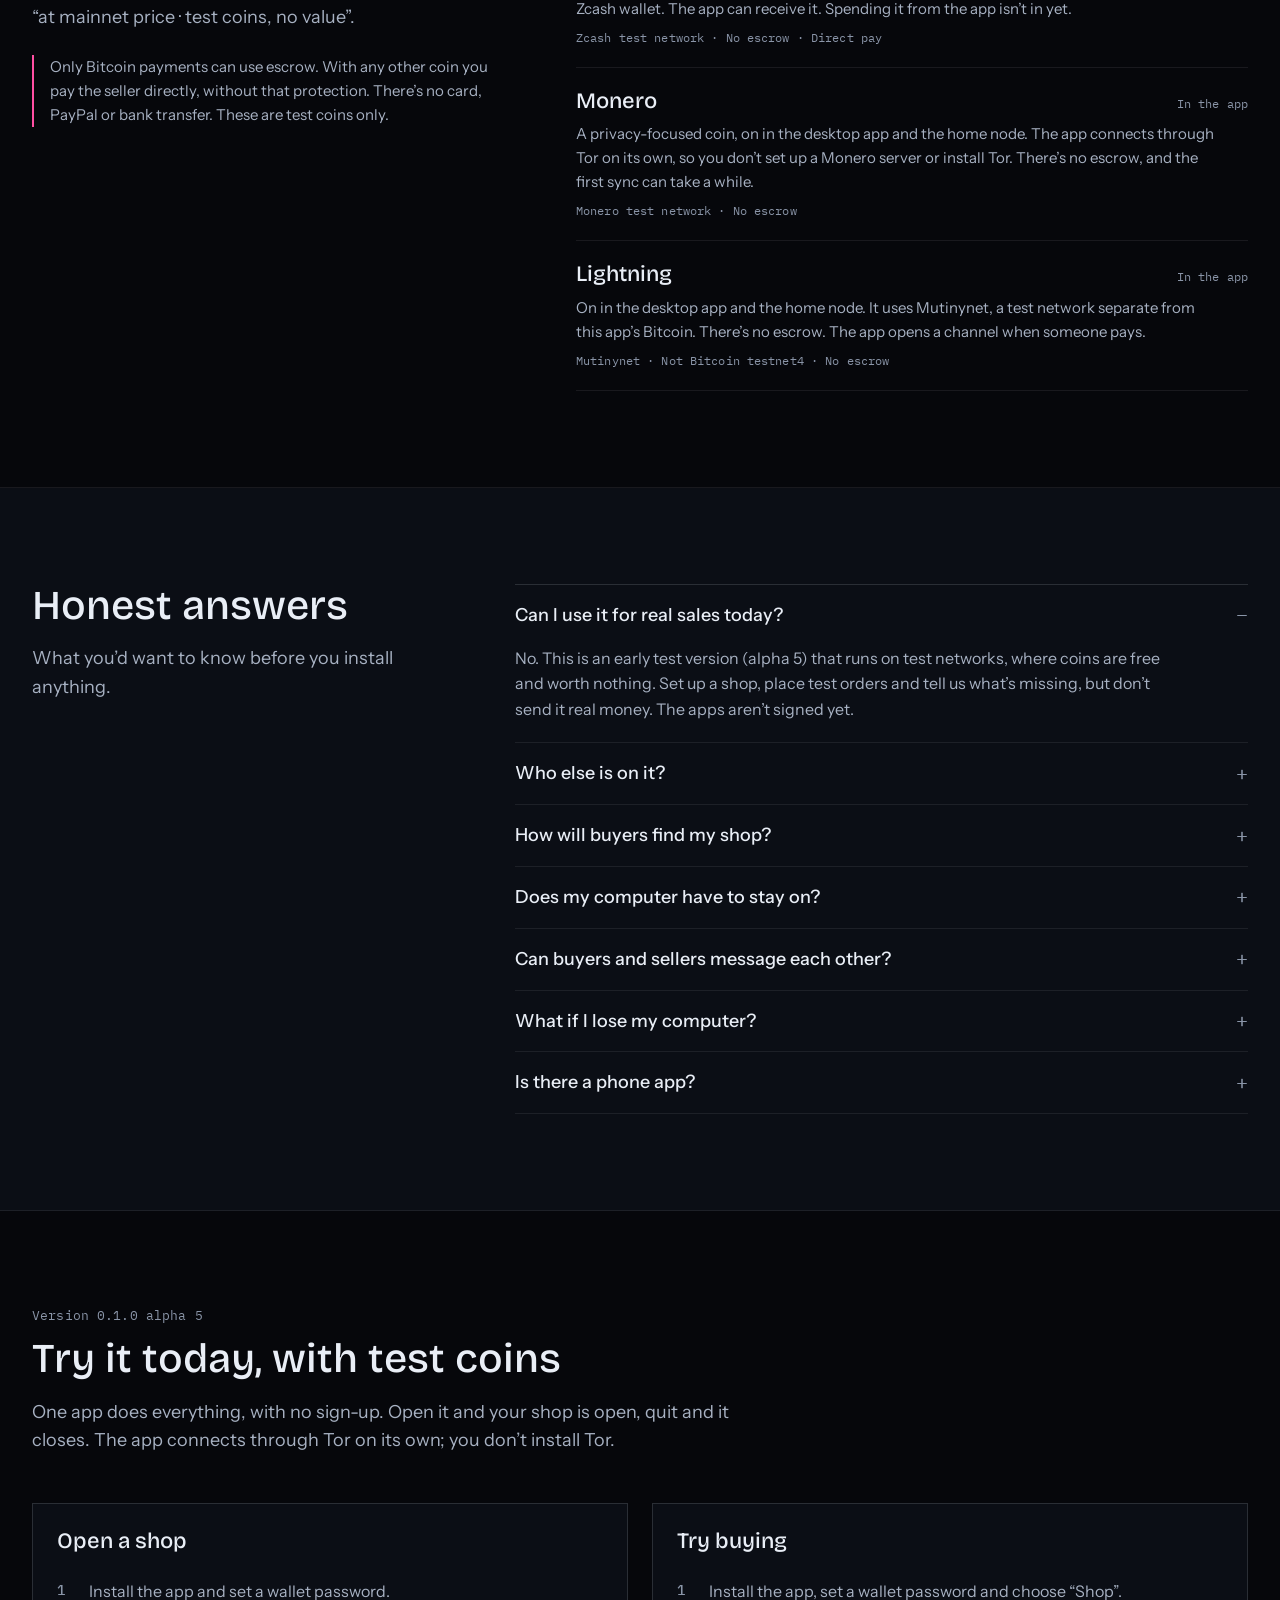
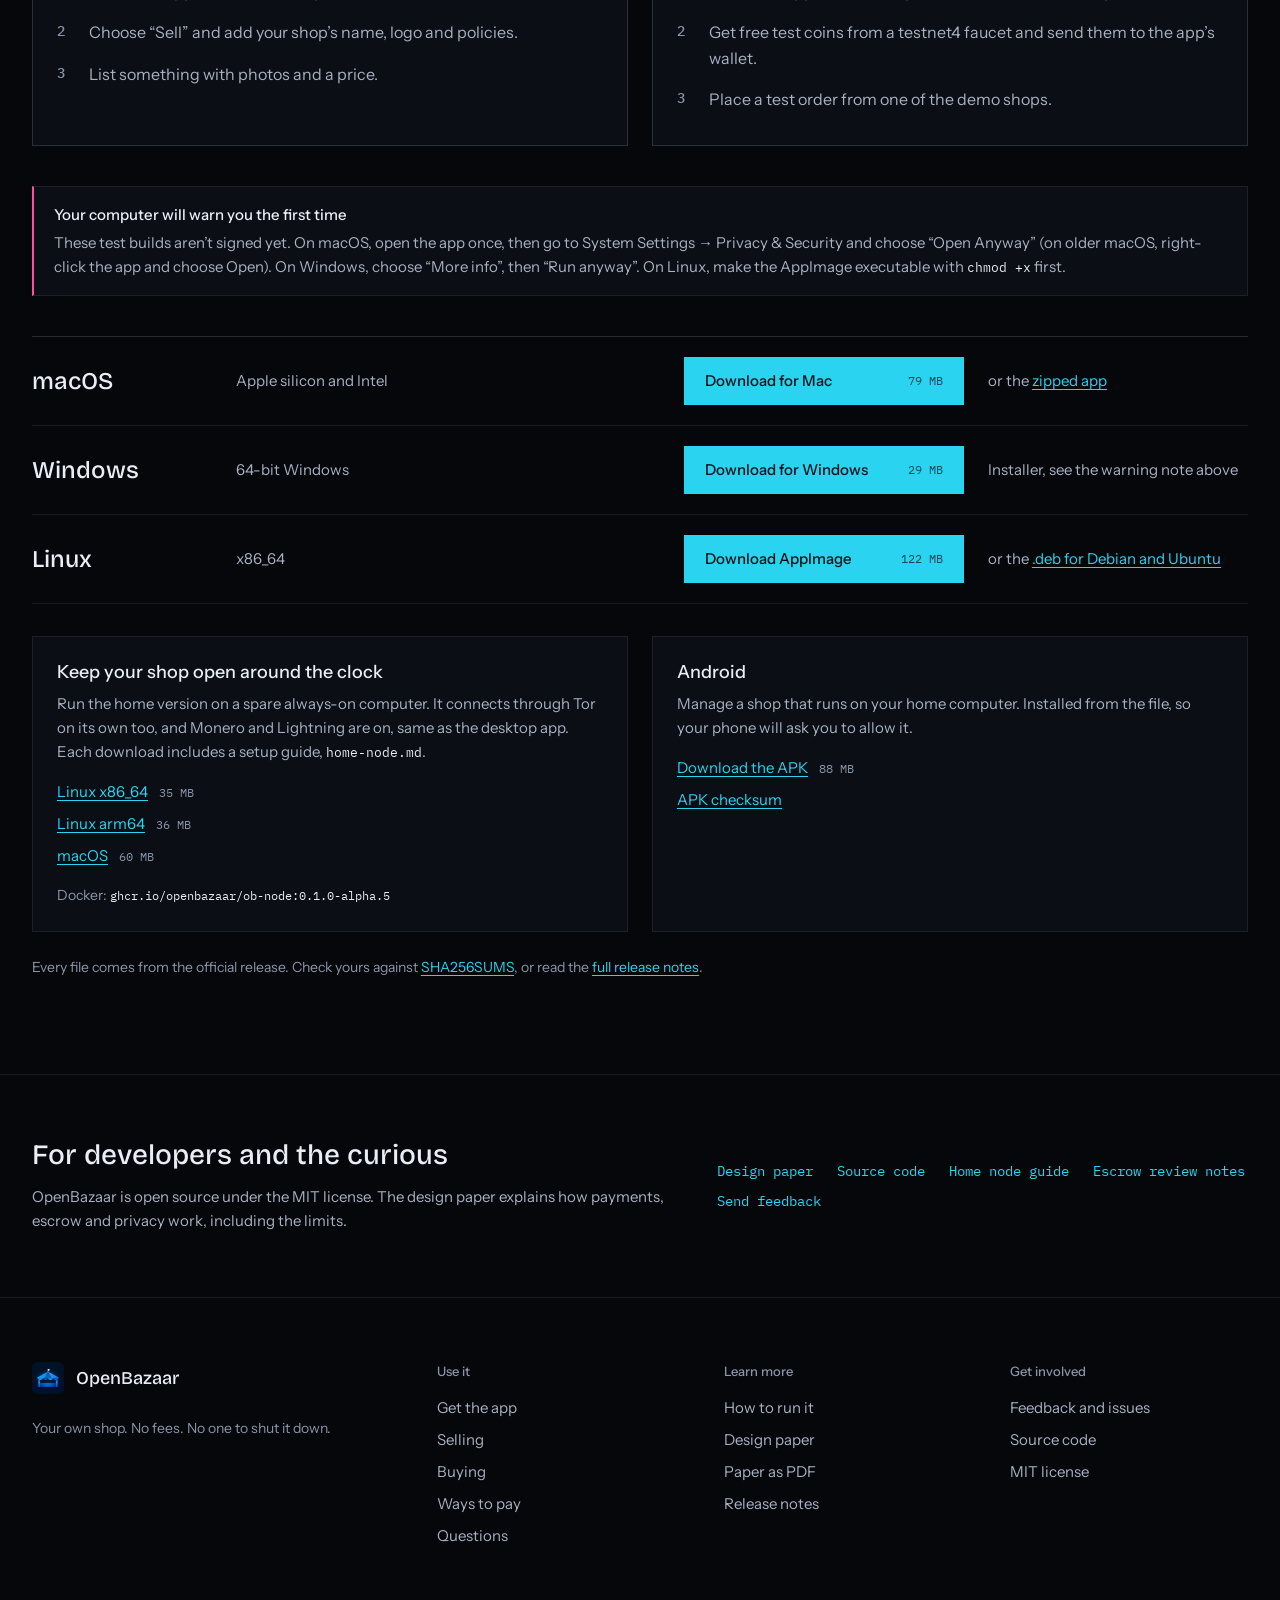
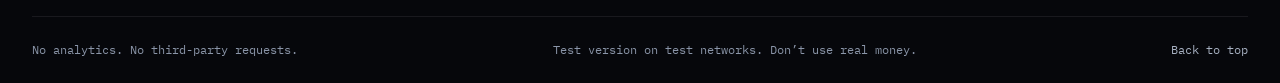
==== commit caa9f2f2: "Add a howto page: install, Tor, Monero, Qubes howto/ answers the questions people actually ask: how " ====
--- a/index.html
+++ b/index.html
@@ -28,6 +28,7 @@
         <li><a href="#buy">Buying</a></li>
         <li><a href="#pay">Ways to pay</a></li>
         <li><a href="#questions">Questions</a></li>
+        <li><a href="howto/">Howto</a></li>
       </ul>
       <a class="button button-small" href="#start">Get the app</a>
     </nav>
@@ -312,7 +313,7 @@
     <div class="wrap footer-grid">
       <div><a class="brand" href="#top"><img src="ob-market-logo-256.png" width="32" height="32" alt=""><span>OpenBazaar</span></a><p>Your own shop. No fees. No one to shut it down.</p></div>
       <div><h3>Use it</h3><a href="#start">Get the app</a><a href="#sell">Selling</a><a href="#buy">Buying</a><a href="#pay">Ways to pay</a><a href="#questions">Questions</a></div>
-      <div><h3>Learn more</h3><a href="paper/">Design paper</a><a href="paper/openbazaar.pdf">Paper as PDF</a><a href="https://github.com/OpenBazaar/openbazaar-rs/releases/tag/v0.1.0-alpha.5">Release notes</a></div>
+      <div><h3>Learn more</h3><a href="howto/">How to run it</a><a href="paper/">Design paper</a><a href="paper/openbazaar.pdf">Paper as PDF</a><a href="https://github.com/OpenBazaar/openbazaar-rs/releases/tag/v0.1.0-alpha.5">Release notes</a></div>
       <div><h3>Get involved</h3><a href="https://github.com/OpenBazaar/openbazaar-rs/issues">Feedback and issues</a><a href="https://github.com/OpenBazaar/openbazaar-rs">Source code</a><a href="https://github.com/OpenBazaar/openbazaar-rs/blob/main/LICENSE">MIT license</a></div>
     </div>
     <div class="wrap footer-bottom"><span>No analytics. No third-party requests.</span><span>Test version on test networks. Don’t use real money.</span><a href="#top">Back to top</a></div>
--- a/styles.css
+++ b/styles.css
@@ -189,6 +189,12 @@
 .paths li { display: grid; grid-template-columns: 32px 1fr; padding-block: 8px; color: var(--text-2); counter-increment: path; }
 .paths li::before { content: counter(path); color: var(--text-3); font: 500 14px/1.6 var(--mono); font-variant-numeric: tabular-nums; }
 .notice { margin-top: 40px; padding: 16px 20px; border: 1px solid var(--line); border-left: 2px solid var(--magenta); background: var(--panel); color: var(--text-2); font-size: 15px; }
+
+/* Running text on the howto page. */
+.prose { max-width: 44rem; }
+.prose p { color: var(--text-2); }
+.prose p + p { margin-top: 16px; }
+.prose strong { color: var(--text); font-weight: 500; }
 .notice strong { display: block; margin-bottom: 4px; color: var(--text); font-weight: 500; }
 .release-table { margin-top: 40px; border-top: 1px solid var(--line-strong); }
 .release-row { display: grid; grid-template-columns: 180px 1fr 280px 260px; gap: 24px; align-items: center; padding-block: 20px; border-bottom: 1px solid var(--line); }
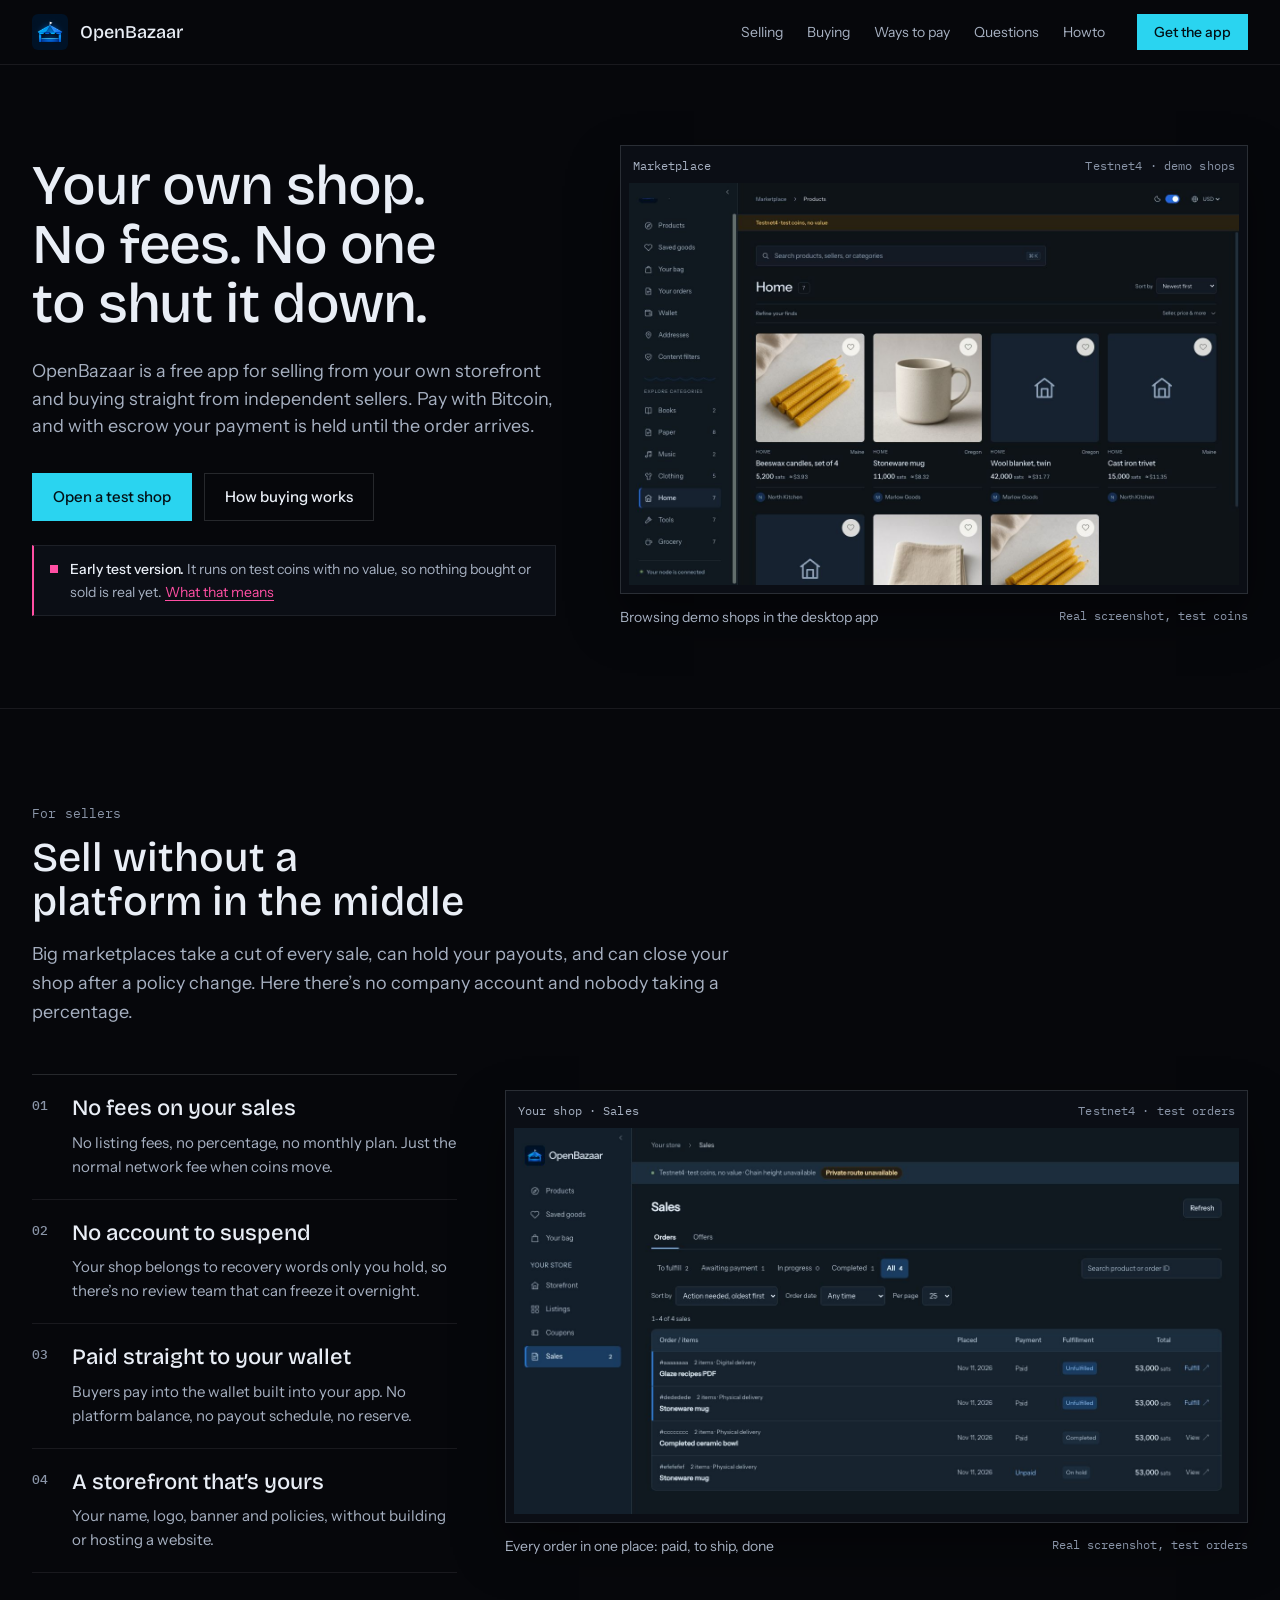
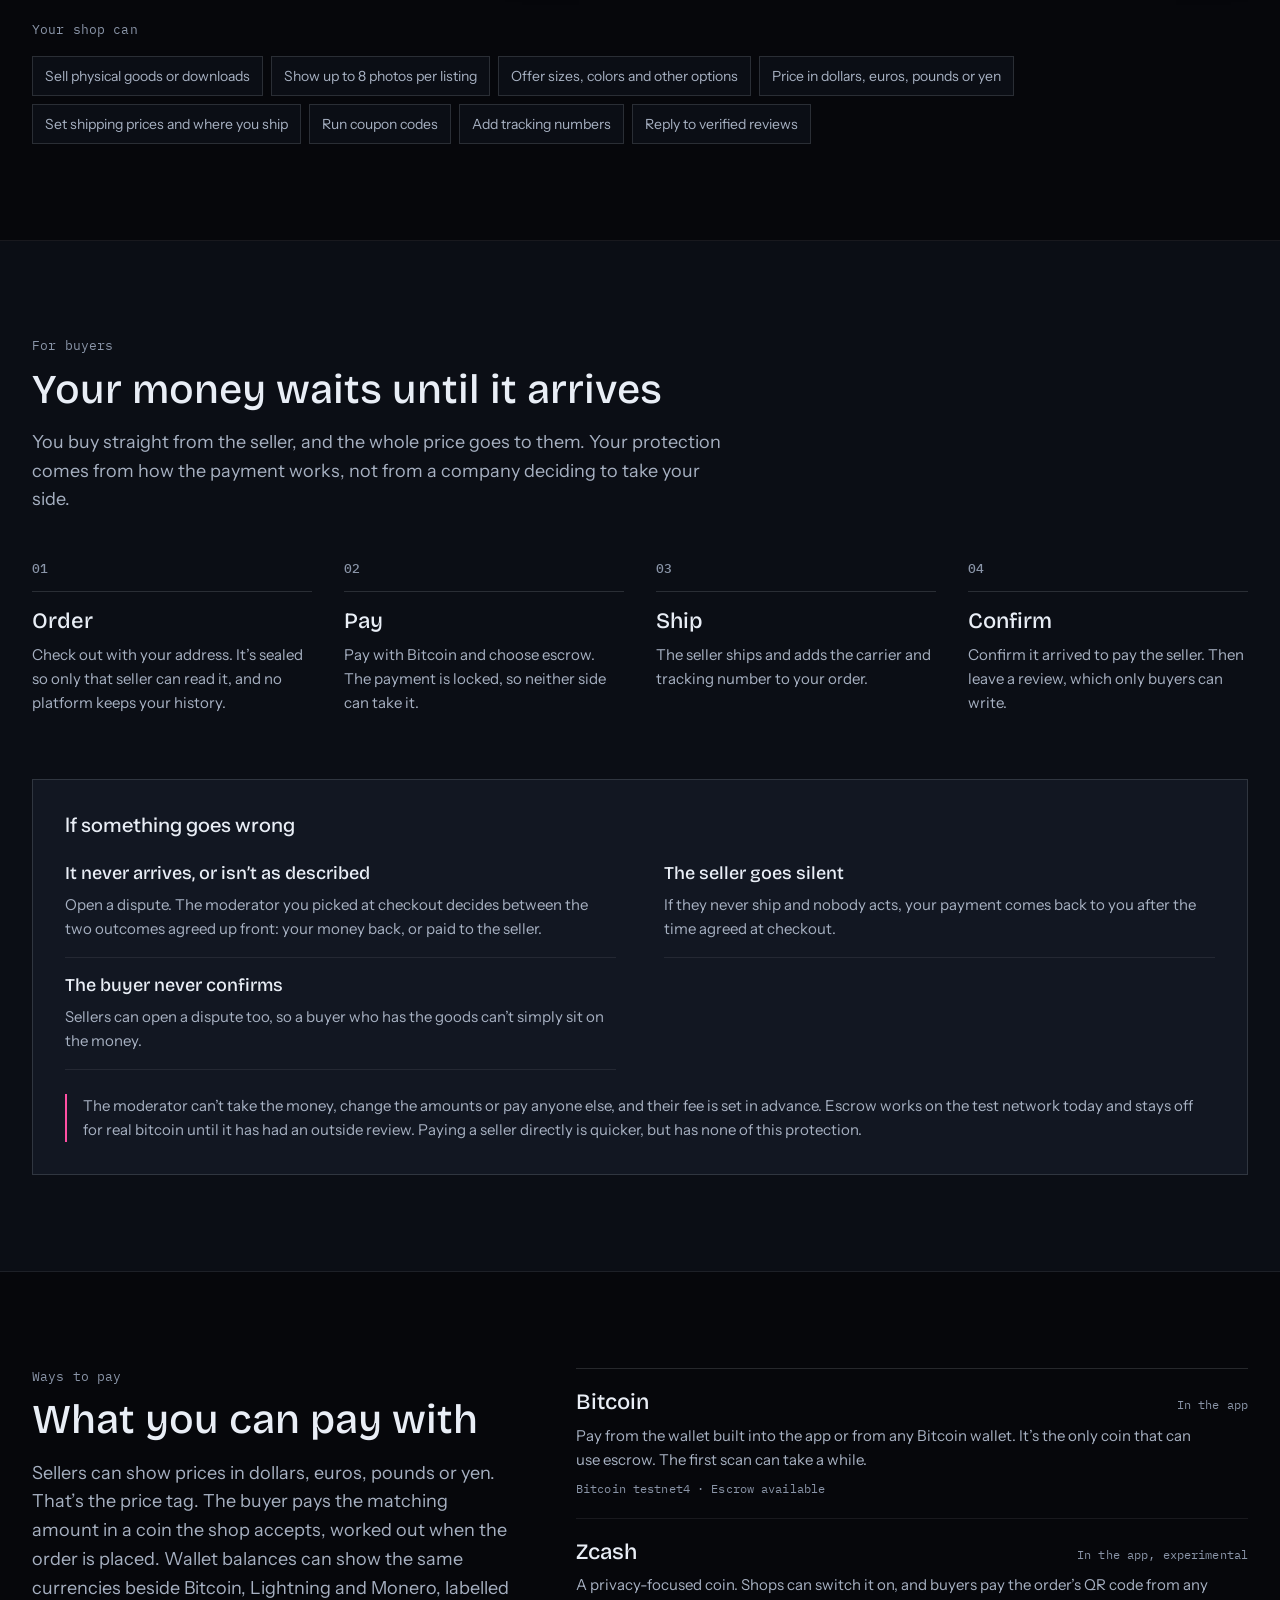
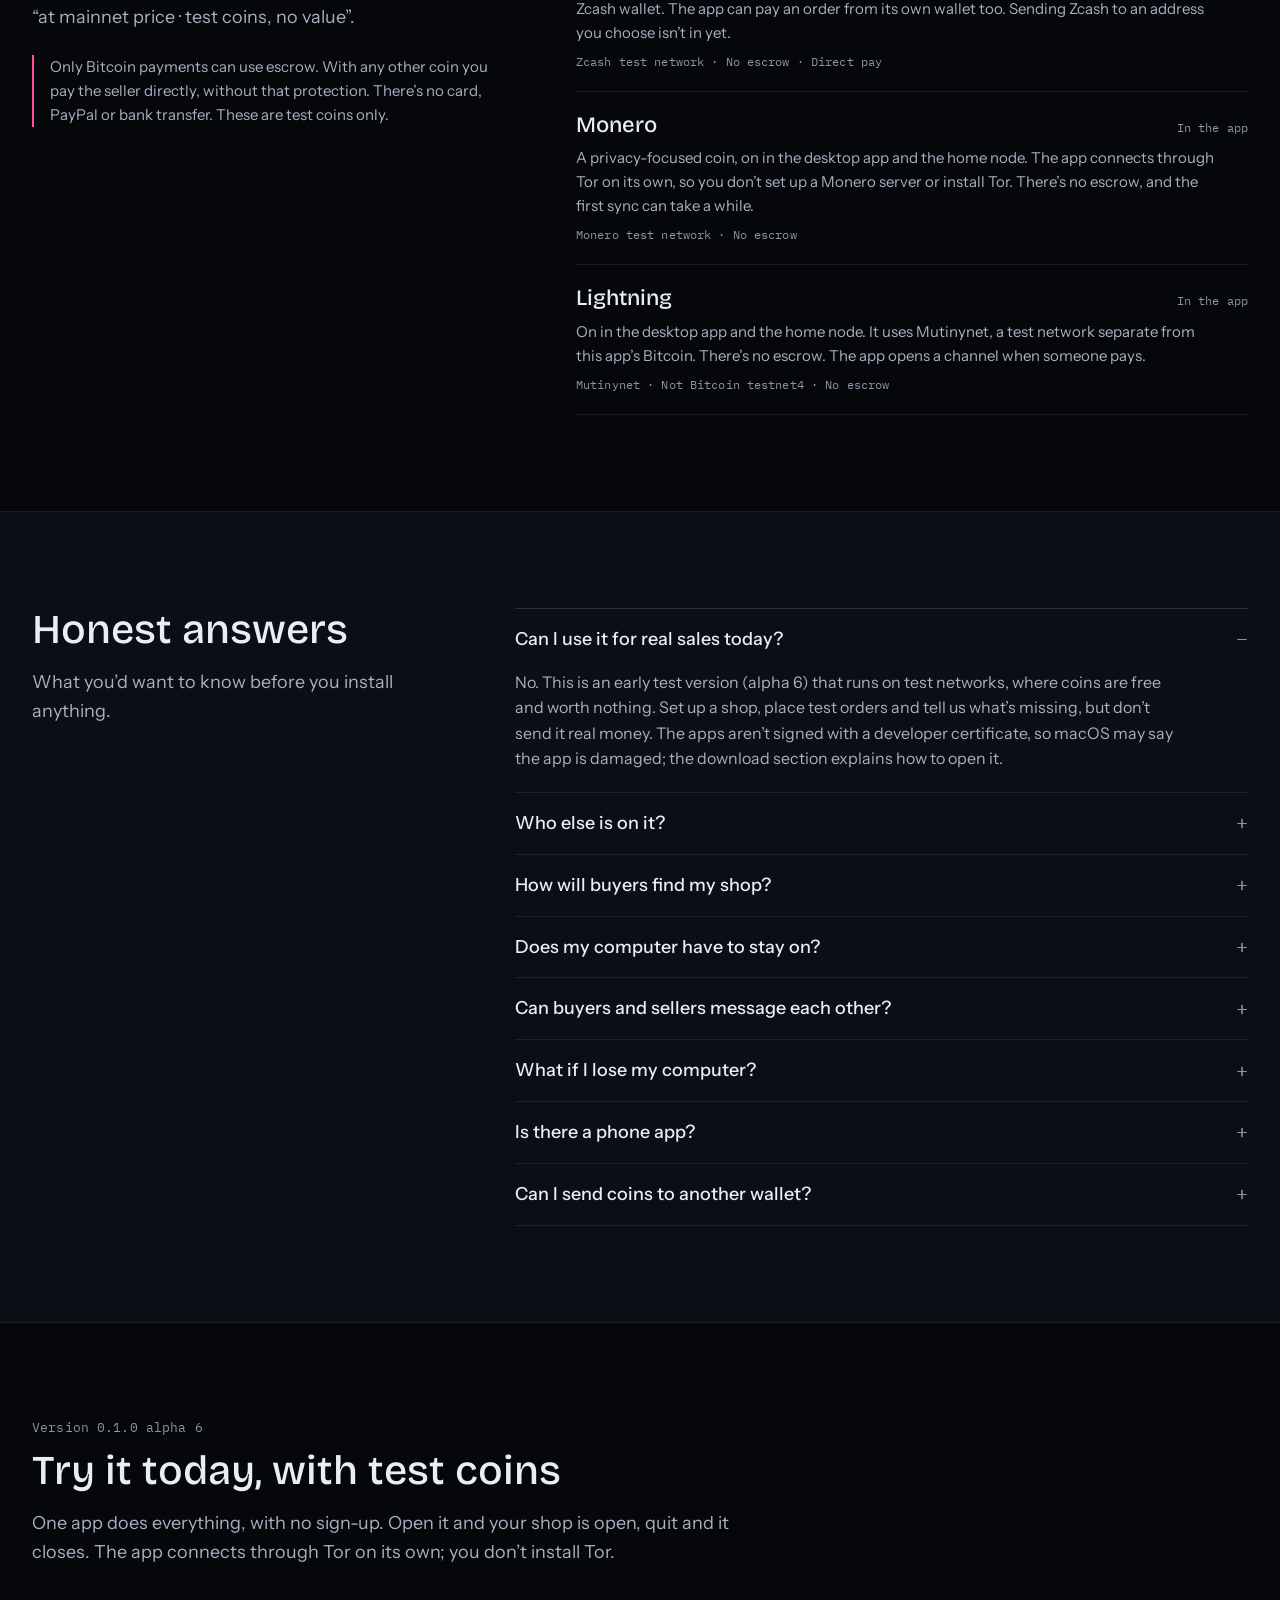
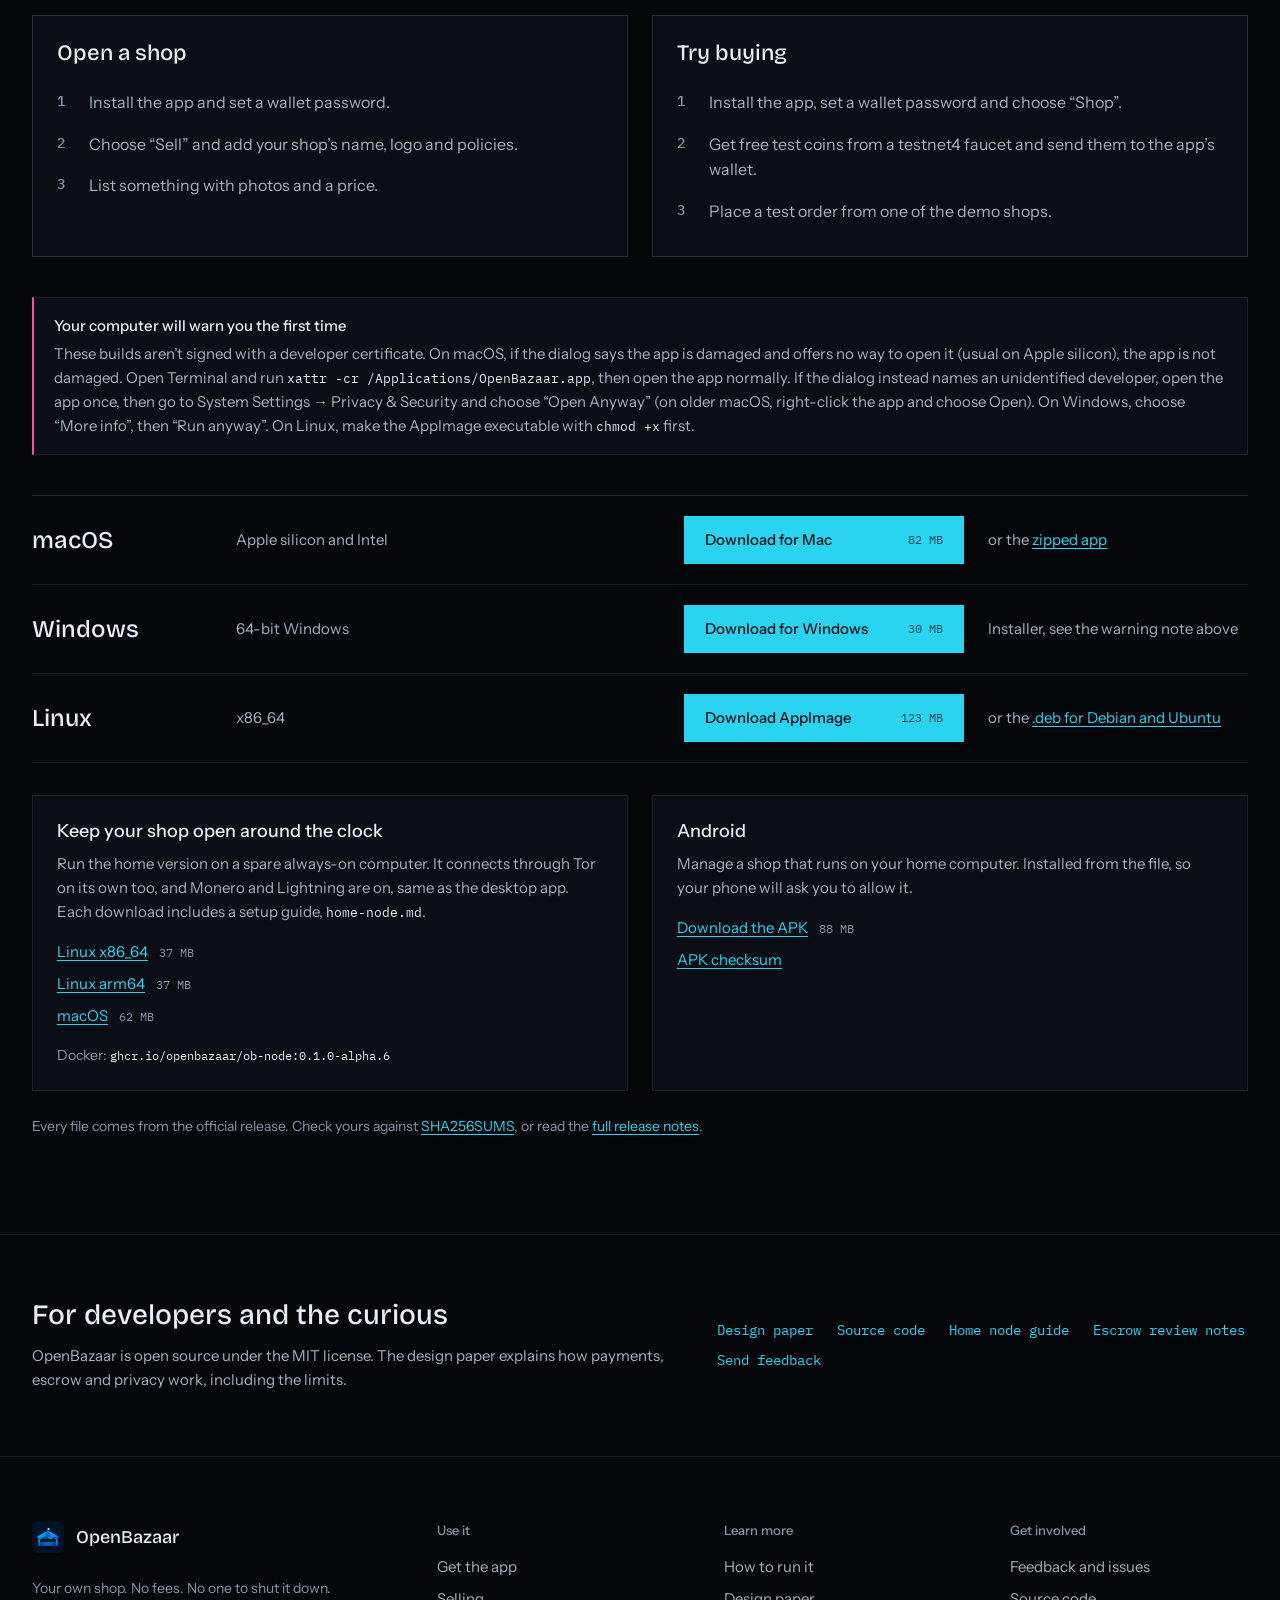
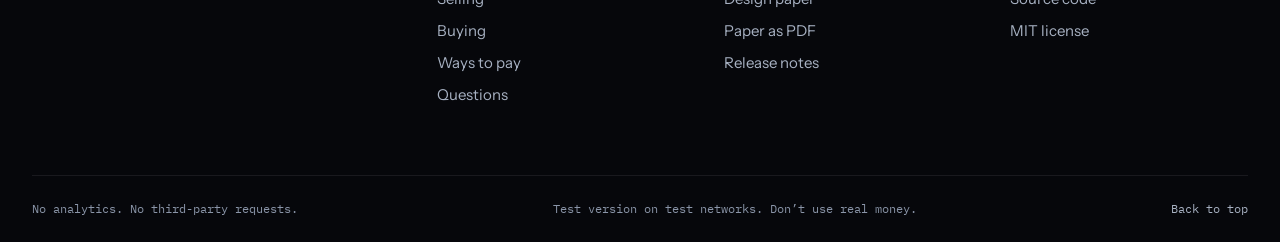
==== commit 84bd3712: "Point the site at alpha.6, including send-out and the damaged dialog. External send shipped in PRs 1" ====
--- a/index.html
+++ b/index.html
@@ -163,7 +163,7 @@
           </li>
           <li>
             <div class="coin-head"><h3>Zcash</h3><span class="coin-status is-trial">In the app, experimental</span></div>
-            <p>A privacy-focused coin. Shops can switch it on, and buyers pay the order’s QR code from any Zcash wallet. The app can receive it. Spending it from the app isn’t in yet.</p>
+            <p>A privacy-focused coin. Shops can switch it on, and buyers pay the order’s QR code from any Zcash wallet. The app can pay an order from its own wallet too. Sending Zcash to an address you choose isn’t in yet.</p>
             <p class="coin-meta">Zcash test network · No escrow · Direct pay</p>
           </li>
           <li>
@@ -189,7 +189,7 @@
         <div class="faq">
           <details id="ready" open>
             <summary>Can I use it for real sales today?</summary>
-            <p>No. This is an early test version (alpha 5) that runs on test networks, where coins are free and worth nothing. Set up a shop, place test orders and tell us what’s missing, but don’t send it real money. The apps aren’t signed yet.</p>
+            <p>No. This is an early test version (alpha 6) that runs on test networks, where coins are free and worth nothing. Set up a shop, place test orders and tell us what’s missing, but don’t send it real money. The apps aren’t signed with a developer certificate, so macOS may say the app is damaged; the download section explains how to open it.</p>
           </details>
           <details>
             <summary>Who else is on it?</summary>
@@ -215,6 +215,10 @@
             <summary>Is there a phone app?</summary>
             <p>There’s an Android app for managing a shop that runs on a home computer, installed from the file below rather than Google Play. There’s no iPhone app yet.</p>
           </details>
+          <details>
+            <summary>Can I send coins to another wallet?</summary>
+            <p>Yes. In the wallet, Send moves Bitcoin or Monero to an address you paste. Lightning has Pay invoice for an invoice you paste, and Withdraw for its on-chain balance, which is Mutinynet and separate from the Bitcoin wallet. Zcash can pay an order from the app; sending it to an address you choose isn’t in yet. A send asks for your wallet password again. These are still test coins.</p>
+          </details>
         </div>
       </div>
     </section>
@@ -222,7 +226,7 @@
     <section id="start" class="section start" aria-labelledby="start-heading">
       <div class="wrap">
         <div class="section-head">
-          <p class="eyebrow">Version 0.1.0 alpha 5</p>
+          <p class="eyebrow">Version 0.1.0 alpha 6</p>
           <h2 id="start-heading">Try it today, with test coins</h2>
           <p class="section-intro">One app does everything, with no sign-up. Open it and your shop is open, quit and it closes. The app connects through Tor on its own; you don’t install Tor.</p>
         </div>
@@ -245,26 +249,26 @@
           </article>
         </div>
 
-        <p id="release-notes" class="notice" role="note"><strong>Your computer will warn you the first time</strong> These test builds aren’t signed yet. On macOS, open the app once, then go to System Settings → Privacy &amp; Security and choose “Open Anyway” (on older macOS, right-click the app and choose Open). On Windows, choose “More info”, then “Run anyway”. On Linux, make the AppImage executable with <code>chmod +x</code> first.</p>
+        <p id="release-notes" class="notice" role="note"><strong>Your computer will warn you the first time</strong> These builds aren’t signed with a developer certificate. On macOS, if the dialog says the app is damaged and offers no way to open it (usual on Apple silicon), the app is not damaged. Open Terminal and run <code>xattr -cr /Applications/OpenBazaar.app</code>, then open the app normally. If the dialog instead names an unidentified developer, open the app once, then go to System Settings → Privacy &amp; Security and choose “Open Anyway” (on older macOS, right-click the app and choose Open). On Windows, choose “More info”, then “Run anyway”. On Linux, make the AppImage executable with <code>chmod +x</code> first.</p>
 
         <div class="release-table" aria-label="Downloads">
           <article class="release-row">
             <h3>macOS</h3>
             <p>Apple silicon and Intel</p>
-            <a class="button" href="https://github.com/OpenBazaar/openbazaar-rs/releases/download/v0.1.0-alpha.5/OpenBazaar_0.1.0-alpha.5_universal.dmg">Download for Mac <span class="dl-size">79 MB</span></a>
-            <p class="dl-alt">or the <a href="https://github.com/OpenBazaar/openbazaar-rs/releases/download/v0.1.0-alpha.5/OpenBazaar_0.1.0-alpha.5_universal.app.zip">zipped app</a></p>
+            <a class="button" href="https://github.com/OpenBazaar/openbazaar-rs/releases/download/v0.1.0-alpha.6/OpenBazaar_0.1.0-alpha.6_universal.dmg">Download for Mac <span class="dl-size">82 MB</span></a>
+            <p class="dl-alt">or the <a href="https://github.com/OpenBazaar/openbazaar-rs/releases/download/v0.1.0-alpha.6/OpenBazaar_0.1.0-alpha.6_universal.app.zip">zipped app</a></p>
           </article>
           <article class="release-row">
             <h3>Windows</h3>
             <p>64-bit Windows</p>
-            <a class="button" href="https://github.com/OpenBazaar/openbazaar-rs/releases/download/v0.1.0-alpha.5/OpenBazaar_0.1.0-alpha.5_x64-setup.exe">Download for Windows <span class="dl-size">29 MB</span></a>
+            <a class="button" href="https://github.com/OpenBazaar/openbazaar-rs/releases/download/v0.1.0-alpha.6/OpenBazaar_0.1.0-alpha.6_x64-setup.exe">Download for Windows <span class="dl-size">30 MB</span></a>
             <p class="dl-alt">Installer, see the warning note above</p>
           </article>
           <article class="release-row">
             <h3>Linux</h3>
             <p>x86_64</p>
-            <a class="button" href="https://github.com/OpenBazaar/openbazaar-rs/releases/download/v0.1.0-alpha.5/OpenBazaar_0.1.0-alpha.5_amd64.AppImage">Download AppImage <span class="dl-size">122 MB</span></a>
-            <p class="dl-alt">or the <a href="https://github.com/OpenBazaar/openbazaar-rs/releases/download/v0.1.0-alpha.5/OpenBazaar_0.1.0-alpha.5_amd64.deb">.deb for Debian and Ubuntu</a></p>
+            <a class="button" href="https://github.com/OpenBazaar/openbazaar-rs/releases/download/v0.1.0-alpha.6/OpenBazaar_0.1.0-alpha.6_amd64.AppImage">Download AppImage <span class="dl-size">123 MB</span></a>
+            <p class="dl-alt">or the <a href="https://github.com/OpenBazaar/openbazaar-rs/releases/download/v0.1.0-alpha.6/OpenBazaar_0.1.0-alpha.6_amd64.deb">.deb for Debian and Ubuntu</a></p>
           </article>
         </div>
 
@@ -273,22 +277,22 @@
             <h3>Keep your shop open around the clock</h3>
             <p>Run the home version on a spare always-on computer. It connects through Tor on its own too, and Monero and Lightning are on, same as the desktop app. Each download includes a setup guide, <code>home-node.md</code>.</p>
             <ul class="dl-list">
-              <li><a href="https://github.com/OpenBazaar/openbazaar-rs/releases/download/v0.1.0-alpha.5/ob-node_0.1.0-alpha.5_linux-x86_64.tar.gz">Linux x86_64</a> <span>35 MB</span></li>
-              <li><a href="https://github.com/OpenBazaar/openbazaar-rs/releases/download/v0.1.0-alpha.5/ob-node_0.1.0-alpha.5_linux-arm64.tar.gz">Linux arm64</a> <span>36 MB</span></li>
-              <li><a href="https://github.com/OpenBazaar/openbazaar-rs/releases/download/v0.1.0-alpha.5/ob-node_0.1.0-alpha.5_macos-universal.tar.gz">macOS</a> <span>60 MB</span></li>
+              <li><a href="https://github.com/OpenBazaar/openbazaar-rs/releases/download/v0.1.0-alpha.6/ob-node_0.1.0-alpha.6_linux-x86_64.tar.gz">Linux x86_64</a> <span>37 MB</span></li>
+              <li><a href="https://github.com/OpenBazaar/openbazaar-rs/releases/download/v0.1.0-alpha.6/ob-node_0.1.0-alpha.6_linux-arm64.tar.gz">Linux arm64</a> <span>37 MB</span></li>
+              <li><a href="https://github.com/OpenBazaar/openbazaar-rs/releases/download/v0.1.0-alpha.6/ob-node_0.1.0-alpha.6_macos-universal.tar.gz">macOS</a> <span>62 MB</span></li>
             </ul>
-            <p class="dl-alt">Docker: <code>ghcr.io/openbazaar/ob-node:0.1.0-alpha.5</code></p>
+            <p class="dl-alt">Docker: <code>ghcr.io/openbazaar/ob-node:0.1.0-alpha.6</code></p>
           </article>
           <article>
             <h3>Android</h3>
             <p>Manage a shop that runs on your home computer. Installed from the file, so your phone will ask you to allow it.</p>
             <ul class="dl-list">
-              <li><a href="https://github.com/OpenBazaar/openbazaar-rs/releases/download/v0.1.0-alpha.5/OpenBazaar_0.1.0-alpha.5_android.apk">Download the APK</a> <span>88 MB</span></li>
-              <li><a href="https://github.com/OpenBazaar/openbazaar-rs/releases/download/v0.1.0-alpha.5/OpenBazaar_0.1.0-alpha.5_android.apk.sha256">APK checksum</a></li>
+              <li><a href="https://github.com/OpenBazaar/openbazaar-rs/releases/download/v0.1.0-alpha.6/OpenBazaar_0.1.0-alpha.6_android.apk">Download the APK</a> <span>88 MB</span></li>
+              <li><a href="https://github.com/OpenBazaar/openbazaar-rs/releases/download/v0.1.0-alpha.6/OpenBazaar_0.1.0-alpha.6_android.apk.sha256">APK checksum</a></li>
             </ul>
           </article>
         </div>
-        <p class="verify-line">Every file comes from the official release. Check yours against <a href="https://github.com/OpenBazaar/openbazaar-rs/releases/download/v0.1.0-alpha.5/SHA256SUMS">SHA256SUMS</a>, or read the <a href="https://github.com/OpenBazaar/openbazaar-rs/releases/tag/v0.1.0-alpha.5">full release notes</a>.</p>
+        <p class="verify-line">Every file comes from the official release. Check yours against <a href="https://github.com/OpenBazaar/openbazaar-rs/releases/download/v0.1.0-alpha.6/SHA256SUMS">SHA256SUMS</a>, or read the <a href="https://github.com/OpenBazaar/openbazaar-rs/releases/tag/v0.1.0-alpha.6">full release notes</a>.</p>
       </div>
     </section>
 
@@ -301,8 +305,8 @@
         <ul class="dev-links">
           <li><a href="paper/">Design paper</a></li>
           <li><a href="https://github.com/OpenBazaar/openbazaar-rs">Source code</a></li>
-          <li><a href="https://github.com/OpenBazaar/openbazaar-rs/blob/ba4834e33e8cbe9b08bda34b80951da0153e2293/docs/home-node.md">Home node guide</a></li>
-          <li><a href="https://github.com/OpenBazaar/openbazaar-rs/blob/ba4834e33e8cbe9b08bda34b80951da0153e2293/docs/escrow-review-packet.md">Escrow review notes</a></li>
+          <li><a href="https://github.com/OpenBazaar/openbazaar-rs/blob/28d10e9c51a068b5e45c697a6fce9625fe96c4a3/docs/home-node.md">Home node guide</a></li>
+          <li><a href="https://github.com/OpenBazaar/openbazaar-rs/blob/28d10e9c51a068b5e45c697a6fce9625fe96c4a3/docs/escrow-review-packet.md">Escrow review notes</a></li>
           <li><a href="https://github.com/OpenBazaar/openbazaar-rs/issues">Send feedback</a></li>
         </ul>
       </div>
@@ -313,7 +317,7 @@
     <div class="wrap footer-grid">
       <div><a class="brand" href="#top"><img src="ob-market-logo-256.png" width="32" height="32" alt=""><span>OpenBazaar</span></a><p>Your own shop. No fees. No one to shut it down.</p></div>
       <div><h3>Use it</h3><a href="#start">Get the app</a><a href="#sell">Selling</a><a href="#buy">Buying</a><a href="#pay">Ways to pay</a><a href="#questions">Questions</a></div>
-      <div><h3>Learn more</h3><a href="howto/">How to run it</a><a href="paper/">Design paper</a><a href="paper/openbazaar.pdf">Paper as PDF</a><a href="https://github.com/OpenBazaar/openbazaar-rs/releases/tag/v0.1.0-alpha.5">Release notes</a></div>
+      <div><h3>Learn more</h3><a href="howto/">How to run it</a><a href="paper/">Design paper</a><a href="paper/openbazaar.pdf">Paper as PDF</a><a href="https://github.com/OpenBazaar/openbazaar-rs/releases/tag/v0.1.0-alpha.6">Release notes</a></div>
       <div><h3>Get involved</h3><a href="https://github.com/OpenBazaar/openbazaar-rs/issues">Feedback and issues</a><a href="https://github.com/OpenBazaar/openbazaar-rs">Source code</a><a href="https://github.com/OpenBazaar/openbazaar-rs/blob/main/LICENSE">MIT license</a></div>
     </div>
     <div class="wrap footer-bottom"><span>No analytics. No third-party requests.</span><span>Test version on test networks. Don’t use real money.</span><a href="#top">Back to top</a></div>
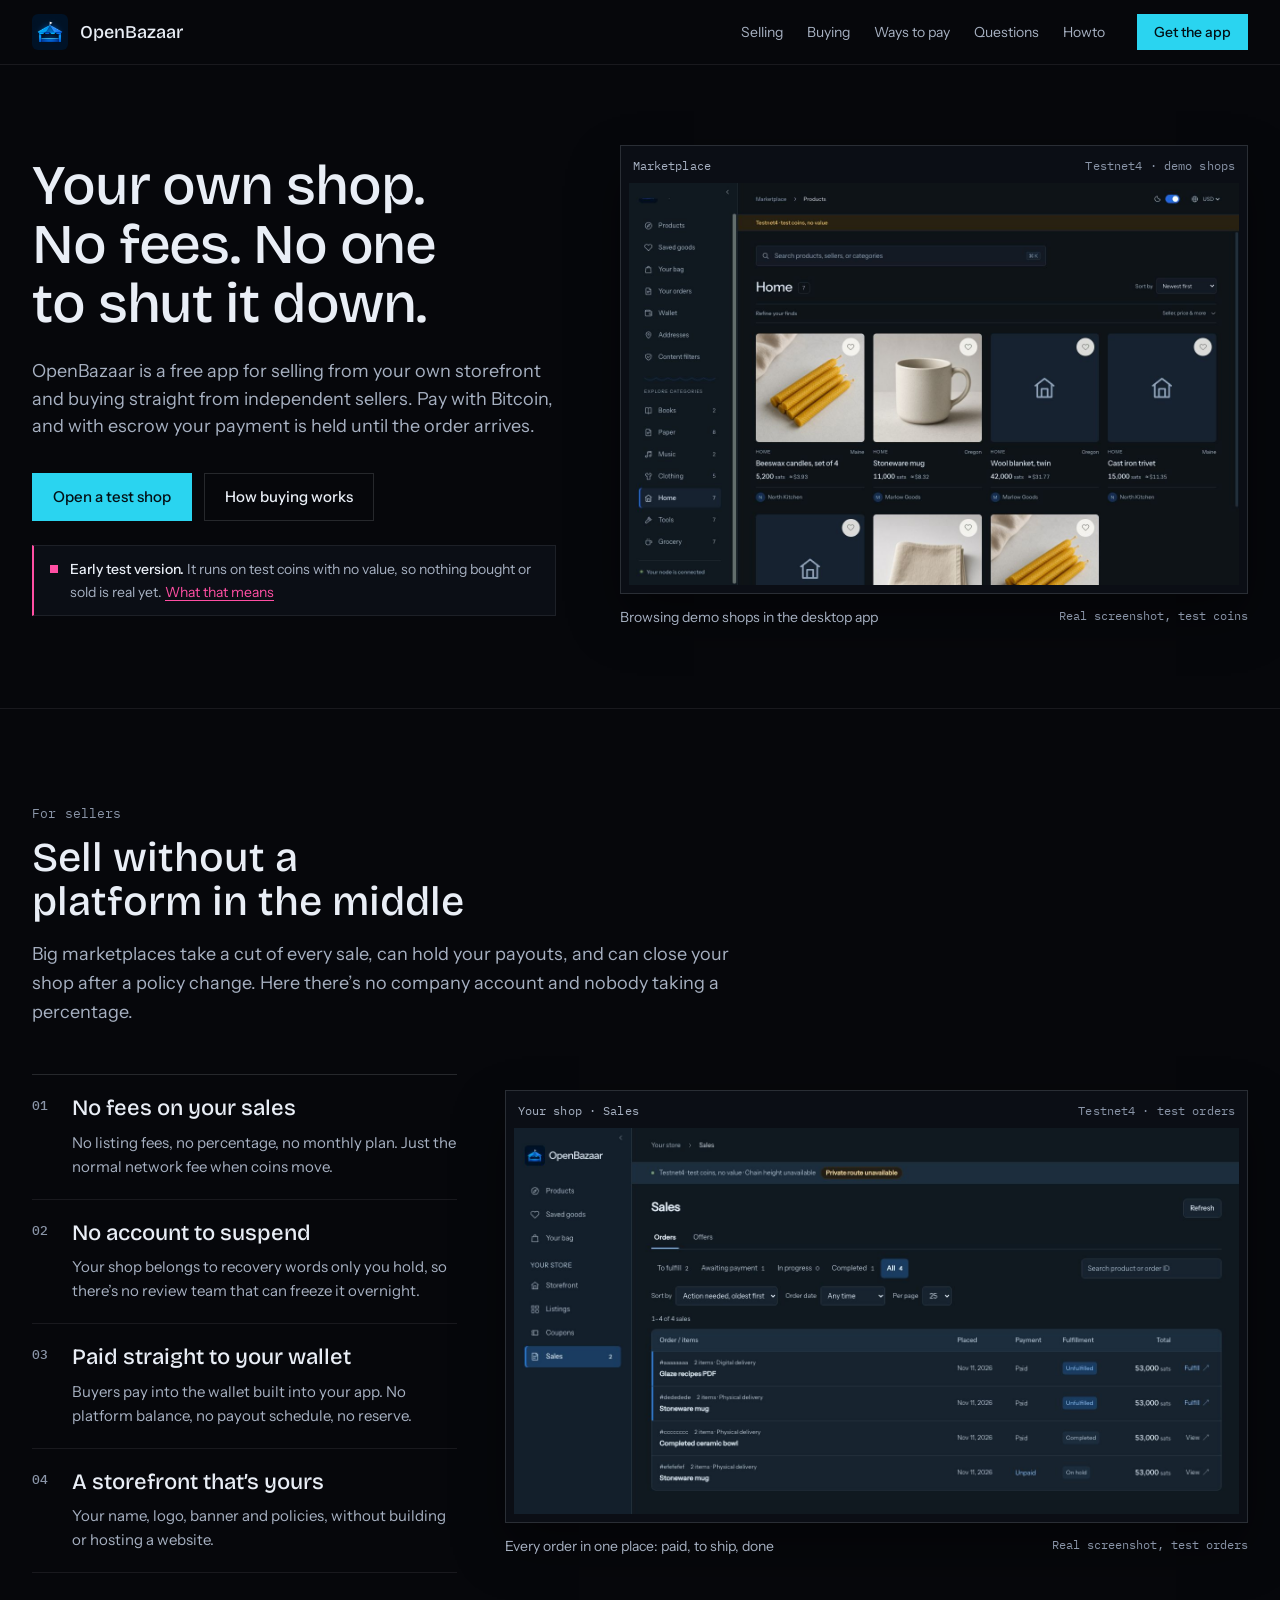
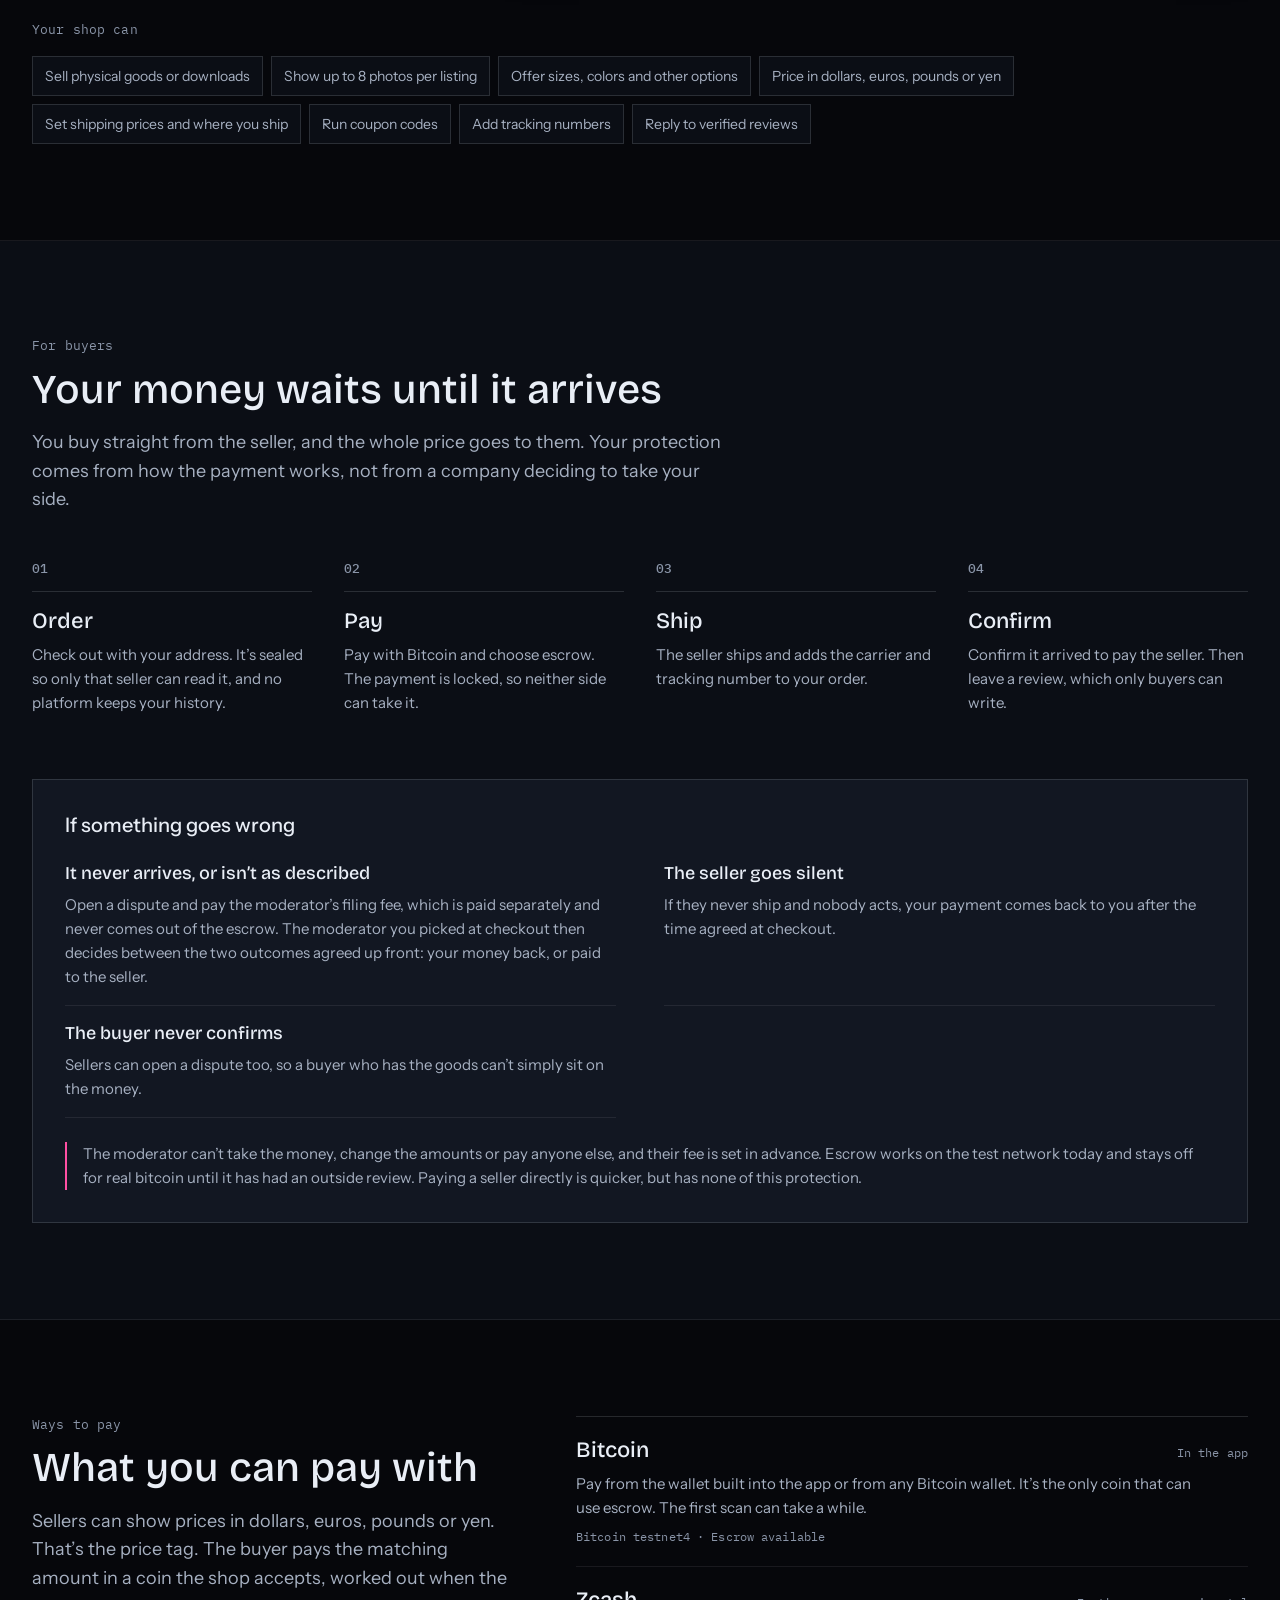
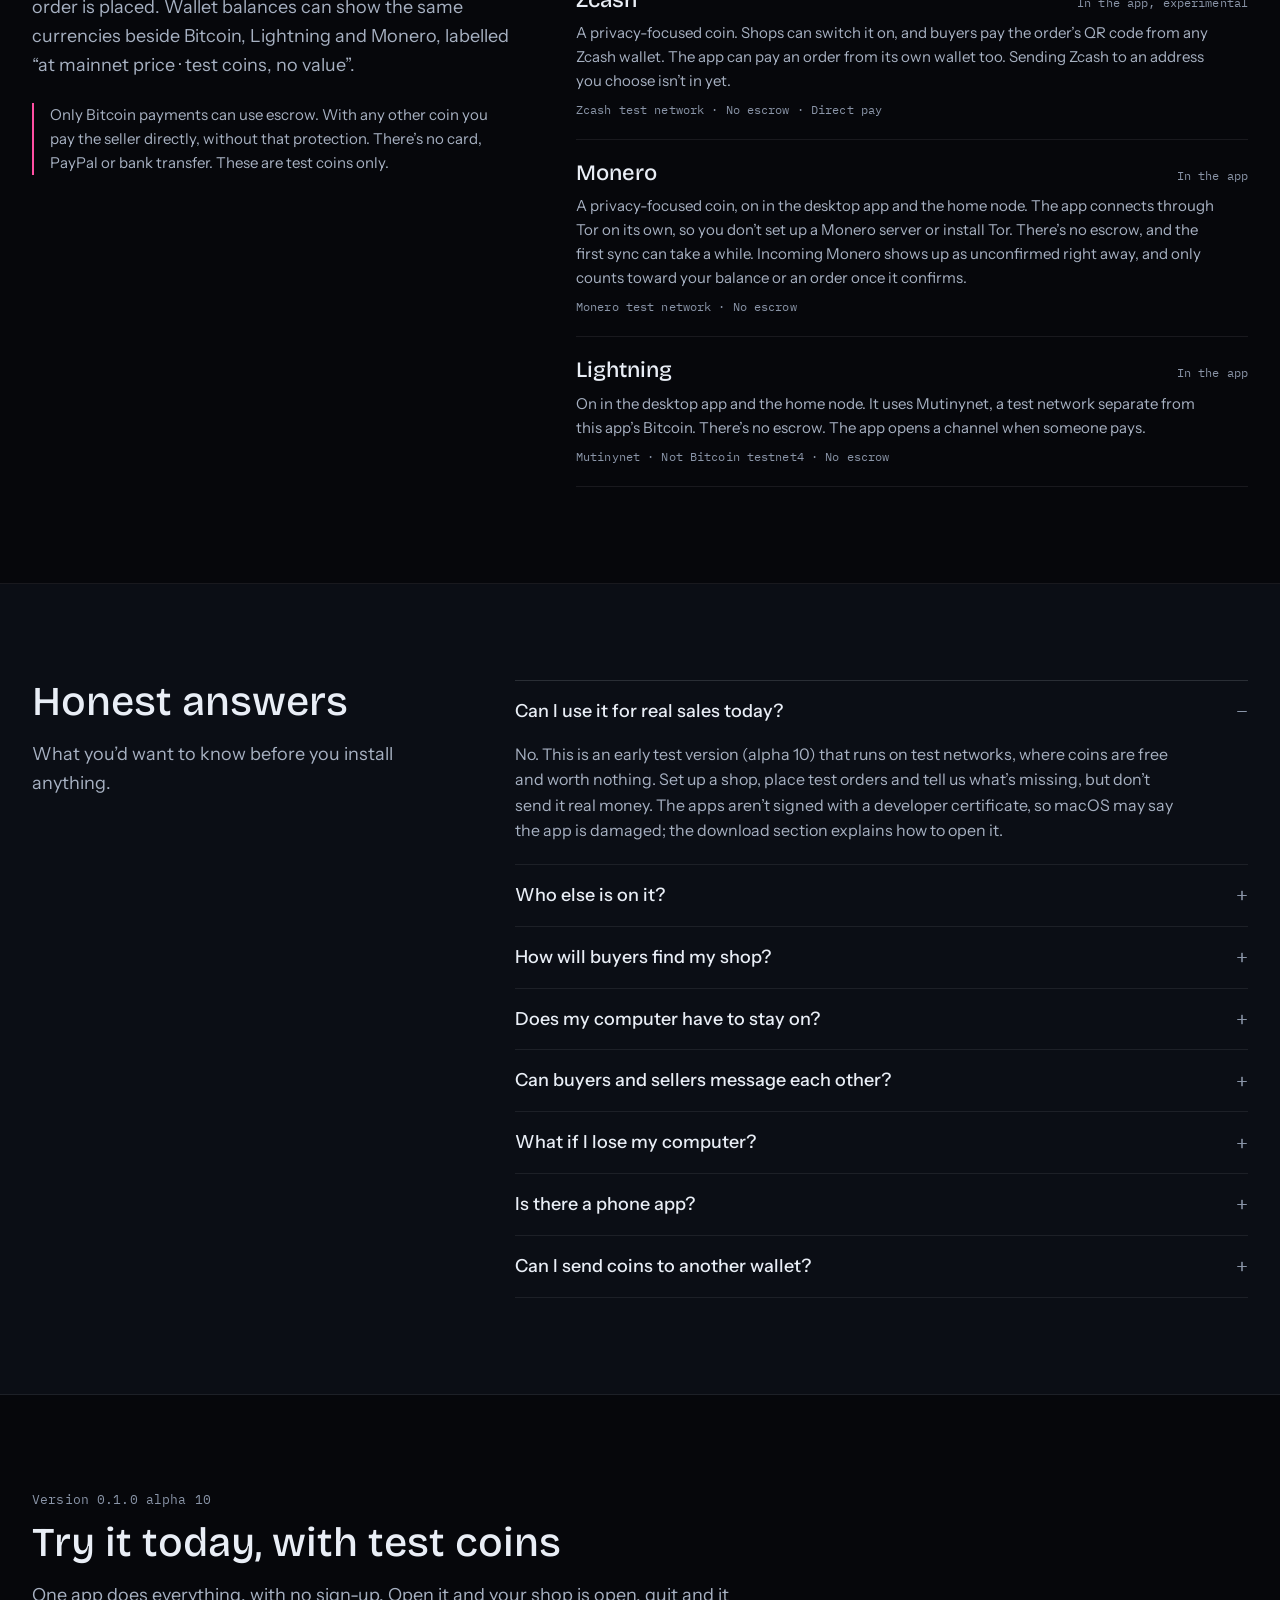
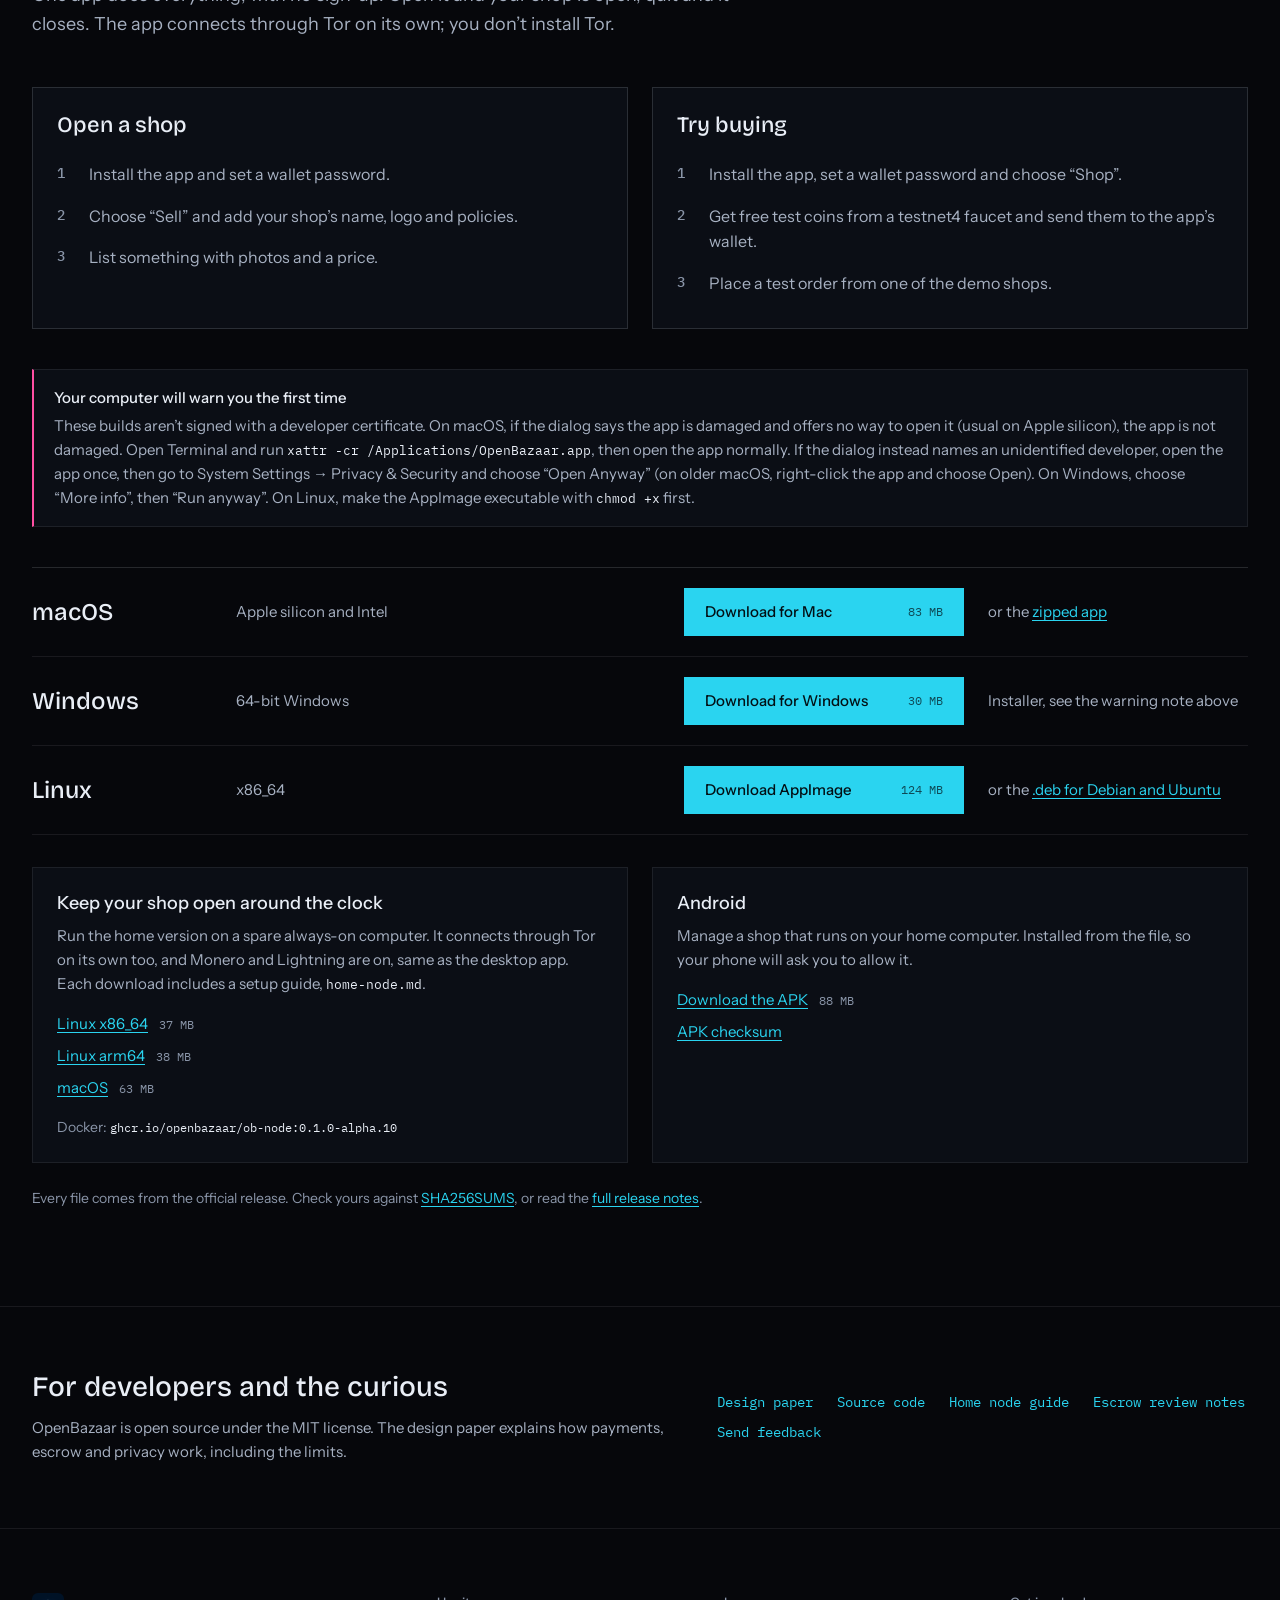
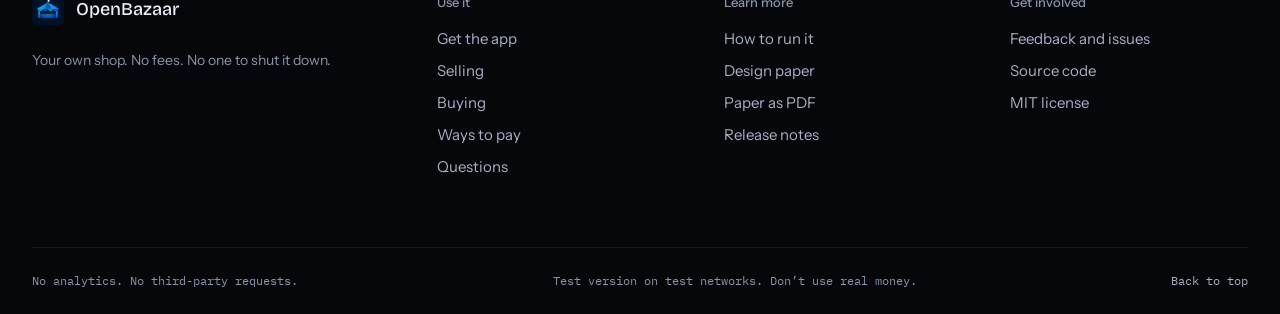
==== commit 8edbbf79: "Point the site at alpha.10: filing fee, unconfirmed Monero, Keychain wait on update" ====
--- a/index.html
+++ b/index.html
@@ -131,7 +131,7 @@
           <dl>
             <div>
               <dt>It never arrives, or isn’t as described</dt>
-              <dd>Open a dispute. The moderator you picked at checkout decides between the two outcomes agreed up front: your money back, or paid to the seller.</dd>
+              <dd>Open a dispute and pay the moderator’s filing fee, which is paid separately and never comes out of the escrow. The moderator you picked at checkout then decides between the two outcomes agreed up front: your money back, or paid to the seller.</dd>
             </div>
             <div>
               <dt>The seller goes silent</dt>
@@ -168,7 +168,7 @@
           </li>
           <li>
             <div class="coin-head"><h3>Monero</h3><span class="coin-status is-ready">In the app</span></div>
-            <p>A privacy-focused coin, on in the desktop app and the home node. The app connects through Tor on its own, so you don’t set up a Monero server or install Tor. There’s no escrow, and the first sync can take a while.</p>
+            <p>A privacy-focused coin, on in the desktop app and the home node. The app connects through Tor on its own, so you don’t set up a Monero server or install Tor. There’s no escrow, and the first sync can take a while. Incoming Monero shows up as unconfirmed right away, and only counts toward your balance or an order once it confirms.</p>
             <p class="coin-meta">Monero test network · No escrow</p>
           </li>
           <li>
@@ -189,7 +189,7 @@
         <div class="faq">
           <details id="ready" open>
             <summary>Can I use it for real sales today?</summary>
-            <p>No. This is an early test version (alpha 6) that runs on test networks, where coins are free and worth nothing. Set up a shop, place test orders and tell us what’s missing, but don’t send it real money. The apps aren’t signed with a developer certificate, so macOS may say the app is damaged; the download section explains how to open it.</p>
+            <p>No. This is an early test version (alpha 10) that runs on test networks, where coins are free and worth nothing. Set up a shop, place test orders and tell us what’s missing, but don’t send it real money. The apps aren’t signed with a developer certificate, so macOS may say the app is damaged; the download section explains how to open it.</p>
           </details>
           <details>
             <summary>Who else is on it?</summary>
@@ -226,7 +226,7 @@
     <section id="start" class="section start" aria-labelledby="start-heading">
       <div class="wrap">
         <div class="section-head">
-          <p class="eyebrow">Version 0.1.0 alpha 6</p>
+          <p class="eyebrow">Version 0.1.0 alpha 10</p>
           <h2 id="start-heading">Try it today, with test coins</h2>
           <p class="section-intro">One app does everything, with no sign-up. Open it and your shop is open, quit and it closes. The app connects through Tor on its own; you don’t install Tor.</p>
         </div>
@@ -255,20 +255,20 @@
           <article class="release-row">
             <h3>macOS</h3>
             <p>Apple silicon and Intel</p>
-            <a class="button" href="https://github.com/OpenBazaar/openbazaar-rs/releases/download/v0.1.0-alpha.6/OpenBazaar_0.1.0-alpha.6_universal.dmg">Download for Mac <span class="dl-size">82 MB</span></a>
-            <p class="dl-alt">or the <a href="https://github.com/OpenBazaar/openbazaar-rs/releases/download/v0.1.0-alpha.6/OpenBazaar_0.1.0-alpha.6_universal.app.zip">zipped app</a></p>
+            <a class="button" href="https://github.com/OpenBazaar/openbazaar-rs/releases/download/v0.1.0-alpha.10/OpenBazaar_0.1.0-alpha.10_universal.dmg">Download for Mac <span class="dl-size">83 MB</span></a>
+            <p class="dl-alt">or the <a href="https://github.com/OpenBazaar/openbazaar-rs/releases/download/v0.1.0-alpha.10/OpenBazaar_0.1.0-alpha.10_universal.app.zip">zipped app</a></p>
           </article>
           <article class="release-row">
             <h3>Windows</h3>
             <p>64-bit Windows</p>
-            <a class="button" href="https://github.com/OpenBazaar/openbazaar-rs/releases/download/v0.1.0-alpha.6/OpenBazaar_0.1.0-alpha.6_x64-setup.exe">Download for Windows <span class="dl-size">30 MB</span></a>
+            <a class="button" href="https://github.com/OpenBazaar/openbazaar-rs/releases/download/v0.1.0-alpha.10/OpenBazaar_0.1.0-alpha.10_x64-setup.exe">Download for Windows <span class="dl-size">30 MB</span></a>
             <p class="dl-alt">Installer, see the warning note above</p>
           </article>
           <article class="release-row">
             <h3>Linux</h3>
             <p>x86_64</p>
-            <a class="button" href="https://github.com/OpenBazaar/openbazaar-rs/releases/download/v0.1.0-alpha.6/OpenBazaar_0.1.0-alpha.6_amd64.AppImage">Download AppImage <span class="dl-size">123 MB</span></a>
-            <p class="dl-alt">or the <a href="https://github.com/OpenBazaar/openbazaar-rs/releases/download/v0.1.0-alpha.6/OpenBazaar_0.1.0-alpha.6_amd64.deb">.deb for Debian and Ubuntu</a></p>
+            <a class="button" href="https://github.com/OpenBazaar/openbazaar-rs/releases/download/v0.1.0-alpha.10/OpenBazaar_0.1.0-alpha.10_amd64.AppImage">Download AppImage <span class="dl-size">124 MB</span></a>
+            <p class="dl-alt">or the <a href="https://github.com/OpenBazaar/openbazaar-rs/releases/download/v0.1.0-alpha.10/OpenBazaar_0.1.0-alpha.10_amd64.deb">.deb for Debian and Ubuntu</a></p>
           </article>
         </div>
 
@@ -277,22 +277,22 @@
             <h3>Keep your shop open around the clock</h3>
             <p>Run the home version on a spare always-on computer. It connects through Tor on its own too, and Monero and Lightning are on, same as the desktop app. Each download includes a setup guide, <code>home-node.md</code>.</p>
             <ul class="dl-list">
-              <li><a href="https://github.com/OpenBazaar/openbazaar-rs/releases/download/v0.1.0-alpha.6/ob-node_0.1.0-alpha.6_linux-x86_64.tar.gz">Linux x86_64</a> <span>37 MB</span></li>
-              <li><a href="https://github.com/OpenBazaar/openbazaar-rs/releases/download/v0.1.0-alpha.6/ob-node_0.1.0-alpha.6_linux-arm64.tar.gz">Linux arm64</a> <span>37 MB</span></li>
-              <li><a href="https://github.com/OpenBazaar/openbazaar-rs/releases/download/v0.1.0-alpha.6/ob-node_0.1.0-alpha.6_macos-universal.tar.gz">macOS</a> <span>62 MB</span></li>
+              <li><a href="https://github.com/OpenBazaar/openbazaar-rs/releases/download/v0.1.0-alpha.10/ob-node_0.1.0-alpha.10_linux-x86_64.tar.gz">Linux x86_64</a> <span>37 MB</span></li>
+              <li><a href="https://github.com/OpenBazaar/openbazaar-rs/releases/download/v0.1.0-alpha.10/ob-node_0.1.0-alpha.10_linux-arm64.tar.gz">Linux arm64</a> <span>38 MB</span></li>
+              <li><a href="https://github.com/OpenBazaar/openbazaar-rs/releases/download/v0.1.0-alpha.10/ob-node_0.1.0-alpha.10_macos-universal.tar.gz">macOS</a> <span>63 MB</span></li>
             </ul>
-            <p class="dl-alt">Docker: <code>ghcr.io/openbazaar/ob-node:0.1.0-alpha.6</code></p>
+            <p class="dl-alt">Docker: <code>ghcr.io/openbazaar/ob-node:0.1.0-alpha.10</code></p>
           </article>
           <article>
             <h3>Android</h3>
             <p>Manage a shop that runs on your home computer. Installed from the file, so your phone will ask you to allow it.</p>
             <ul class="dl-list">
-              <li><a href="https://github.com/OpenBazaar/openbazaar-rs/releases/download/v0.1.0-alpha.6/OpenBazaar_0.1.0-alpha.6_android.apk">Download the APK</a> <span>88 MB</span></li>
-              <li><a href="https://github.com/OpenBazaar/openbazaar-rs/releases/download/v0.1.0-alpha.6/OpenBazaar_0.1.0-alpha.6_android.apk.sha256">APK checksum</a></li>
+              <li><a href="https://github.com/OpenBazaar/openbazaar-rs/releases/download/v0.1.0-alpha.10/OpenBazaar_0.1.0-alpha.10_android.apk">Download the APK</a> <span>88 MB</span></li>
+              <li><a href="https://github.com/OpenBazaar/openbazaar-rs/releases/download/v0.1.0-alpha.10/OpenBazaar_0.1.0-alpha.10_android.apk.sha256">APK checksum</a></li>
             </ul>
           </article>
         </div>
-        <p class="verify-line">Every file comes from the official release. Check yours against <a href="https://github.com/OpenBazaar/openbazaar-rs/releases/download/v0.1.0-alpha.6/SHA256SUMS">SHA256SUMS</a>, or read the <a href="https://github.com/OpenBazaar/openbazaar-rs/releases/tag/v0.1.0-alpha.6">full release notes</a>.</p>
+        <p class="verify-line">Every file comes from the official release. Check yours against <a href="https://github.com/OpenBazaar/openbazaar-rs/releases/download/v0.1.0-alpha.10/SHA256SUMS">SHA256SUMS</a>, or read the <a href="https://github.com/OpenBazaar/openbazaar-rs/releases/tag/v0.1.0-alpha.10">full release notes</a>.</p>
       </div>
     </section>
 
@@ -305,8 +305,8 @@
         <ul class="dev-links">
           <li><a href="paper/">Design paper</a></li>
           <li><a href="https://github.com/OpenBazaar/openbazaar-rs">Source code</a></li>
-          <li><a href="https://github.com/OpenBazaar/openbazaar-rs/blob/28d10e9c51a068b5e45c697a6fce9625fe96c4a3/docs/home-node.md">Home node guide</a></li>
-          <li><a href="https://github.com/OpenBazaar/openbazaar-rs/blob/28d10e9c51a068b5e45c697a6fce9625fe96c4a3/docs/escrow-review-packet.md">Escrow review notes</a></li>
+          <li><a href="https://github.com/OpenBazaar/openbazaar-rs/blob/8a5a9f791777cea9205385833151efedad4a9137/docs/home-node.md">Home node guide</a></li>
+          <li><a href="https://github.com/OpenBazaar/openbazaar-rs/blob/8a5a9f791777cea9205385833151efedad4a9137/docs/escrow-review-packet.md">Escrow review notes</a></li>
           <li><a href="https://github.com/OpenBazaar/openbazaar-rs/issues">Send feedback</a></li>
         </ul>
       </div>
@@ -317,7 +317,7 @@
     <div class="wrap footer-grid">
       <div><a class="brand" href="#top"><img src="ob-market-logo-256.png" width="32" height="32" alt=""><span>OpenBazaar</span></a><p>Your own shop. No fees. No one to shut it down.</p></div>
       <div><h3>Use it</h3><a href="#start">Get the app</a><a href="#sell">Selling</a><a href="#buy">Buying</a><a href="#pay">Ways to pay</a><a href="#questions">Questions</a></div>
-      <div><h3>Learn more</h3><a href="howto/">How to run it</a><a href="paper/">Design paper</a><a href="paper/openbazaar.pdf">Paper as PDF</a><a href="https://github.com/OpenBazaar/openbazaar-rs/releases/tag/v0.1.0-alpha.6">Release notes</a></div>
+      <div><h3>Learn more</h3><a href="howto/">How to run it</a><a href="paper/">Design paper</a><a href="paper/openbazaar.pdf">Paper as PDF</a><a href="https://github.com/OpenBazaar/openbazaar-rs/releases/tag/v0.1.0-alpha.10">Release notes</a></div>
       <div><h3>Get involved</h3><a href="https://github.com/OpenBazaar/openbazaar-rs/issues">Feedback and issues</a><a href="https://github.com/OpenBazaar/openbazaar-rs">Source code</a><a href="https://github.com/OpenBazaar/openbazaar-rs/blob/main/LICENSE">MIT license</a></div>
     </div>
     <div class="wrap footer-bottom"><span>No analytics. No third-party requests.</span><span>Test version on test networks. Don’t use real money.</span><a href="#top">Back to top</a></div>
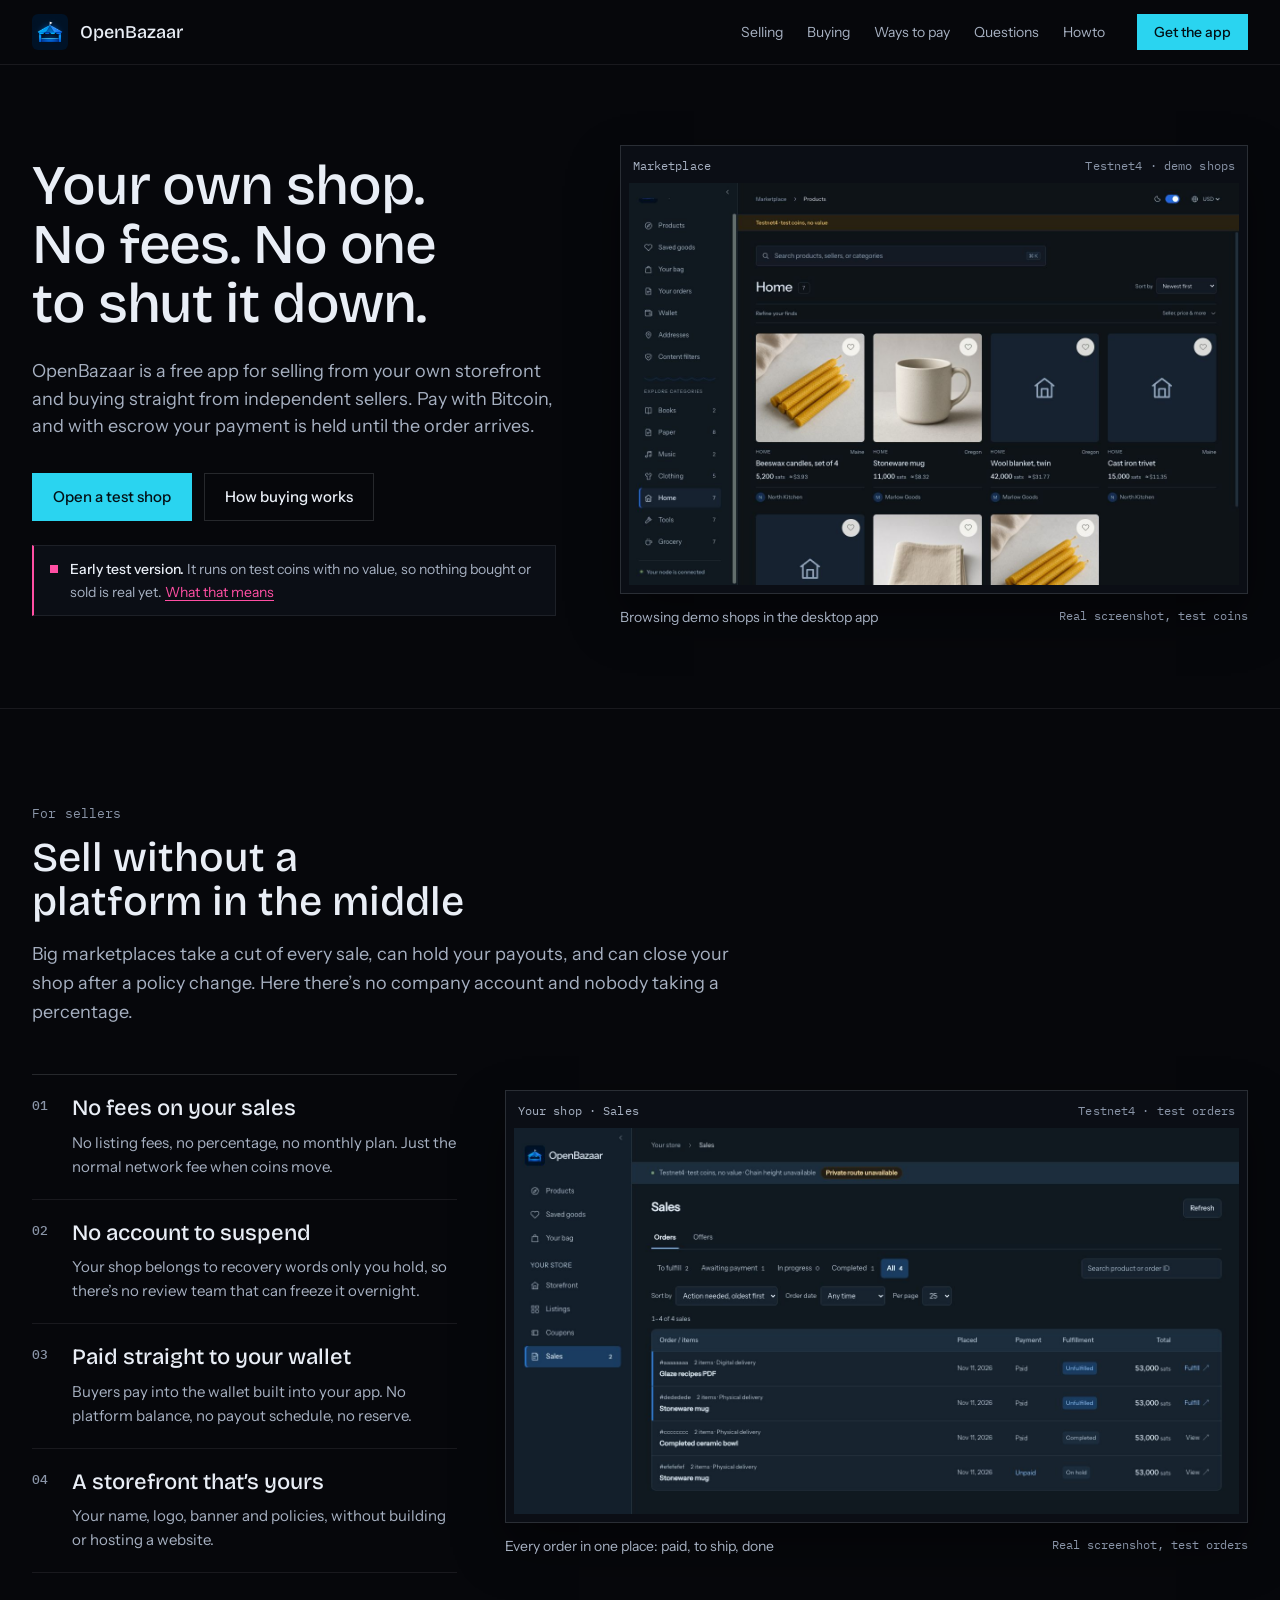
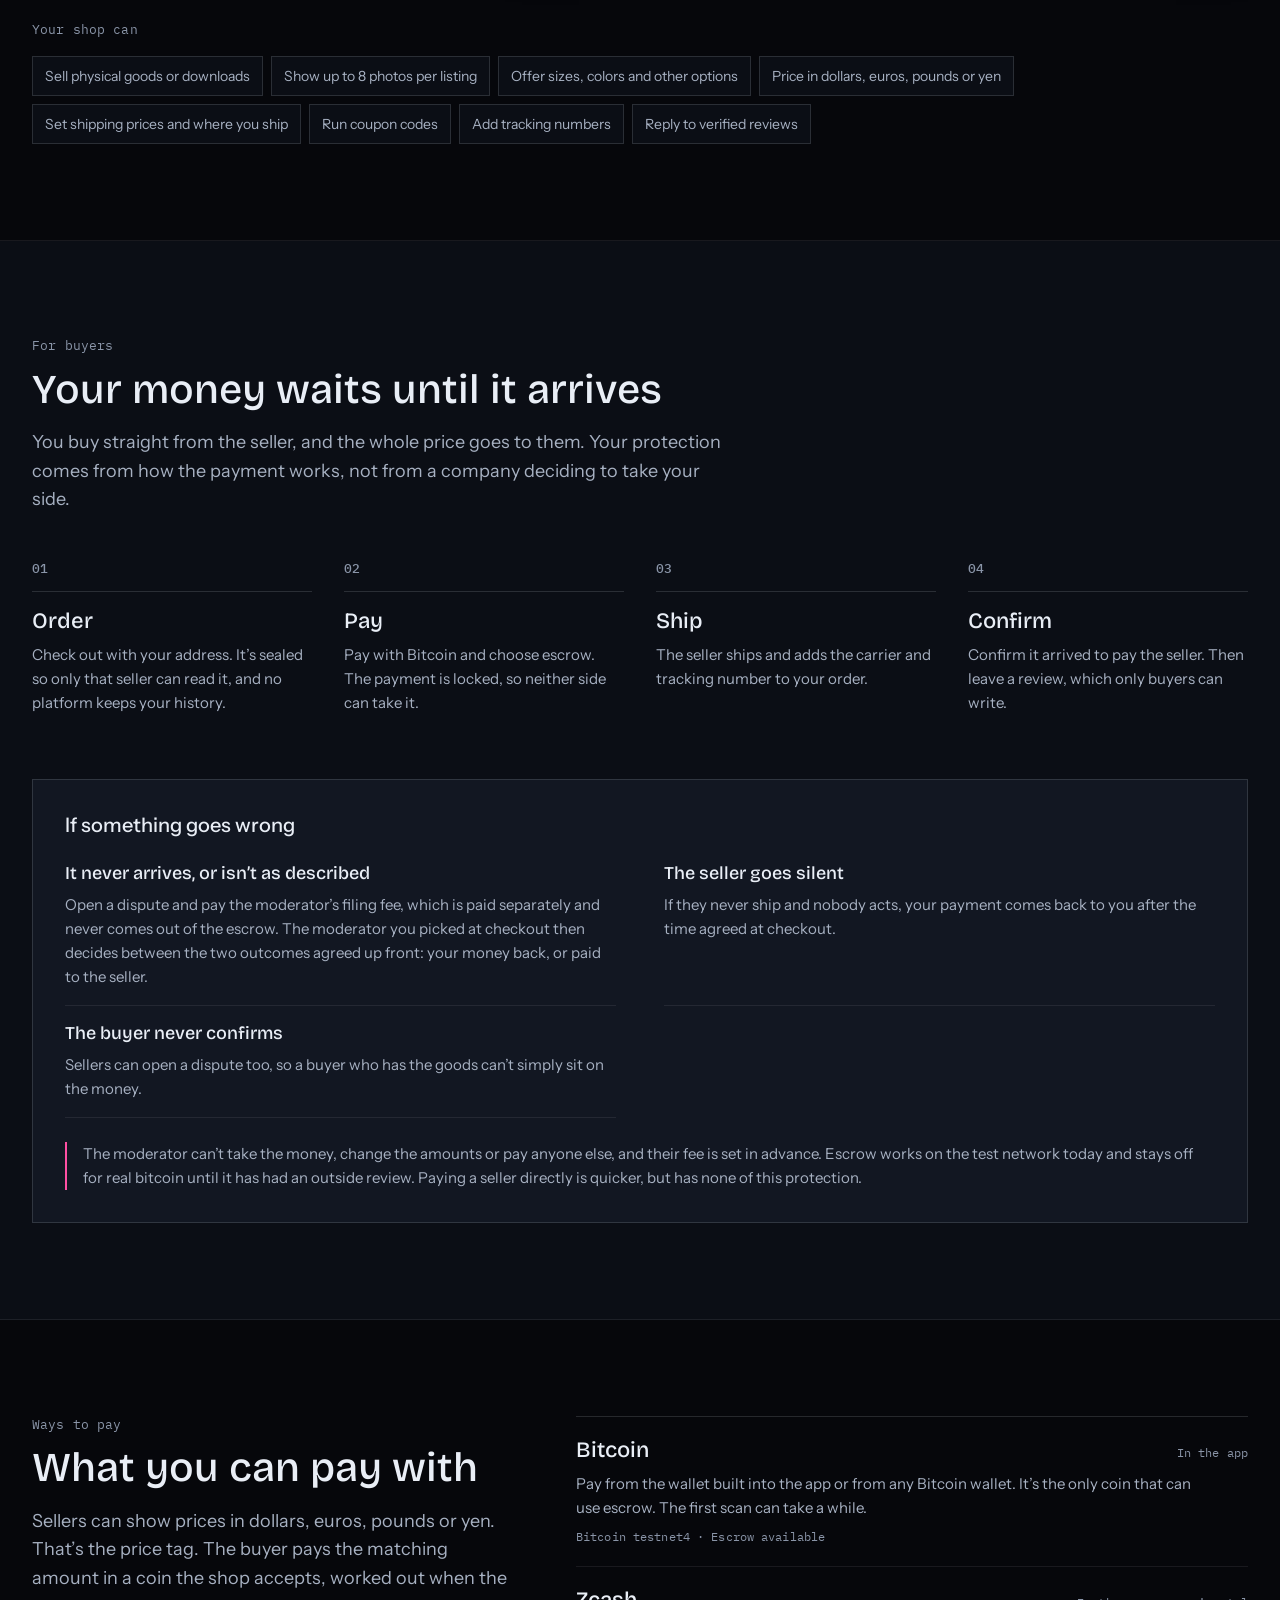
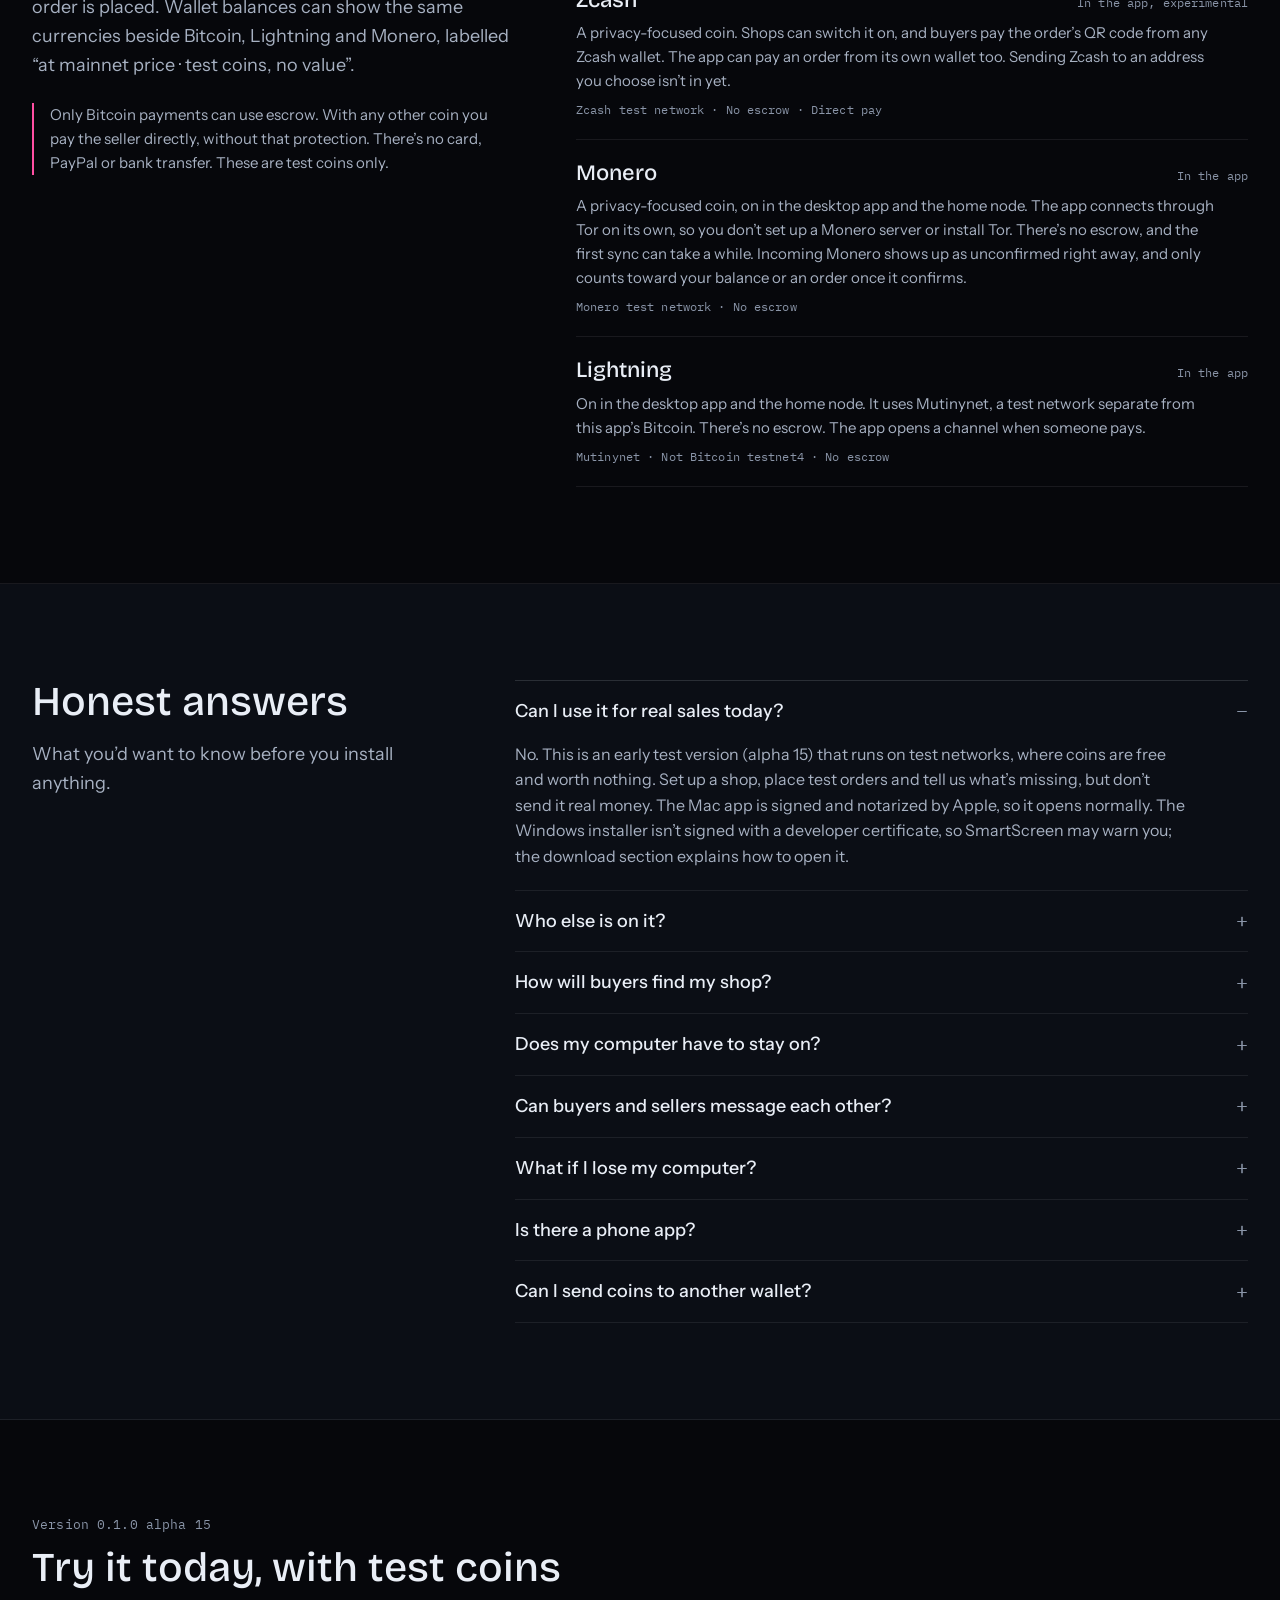
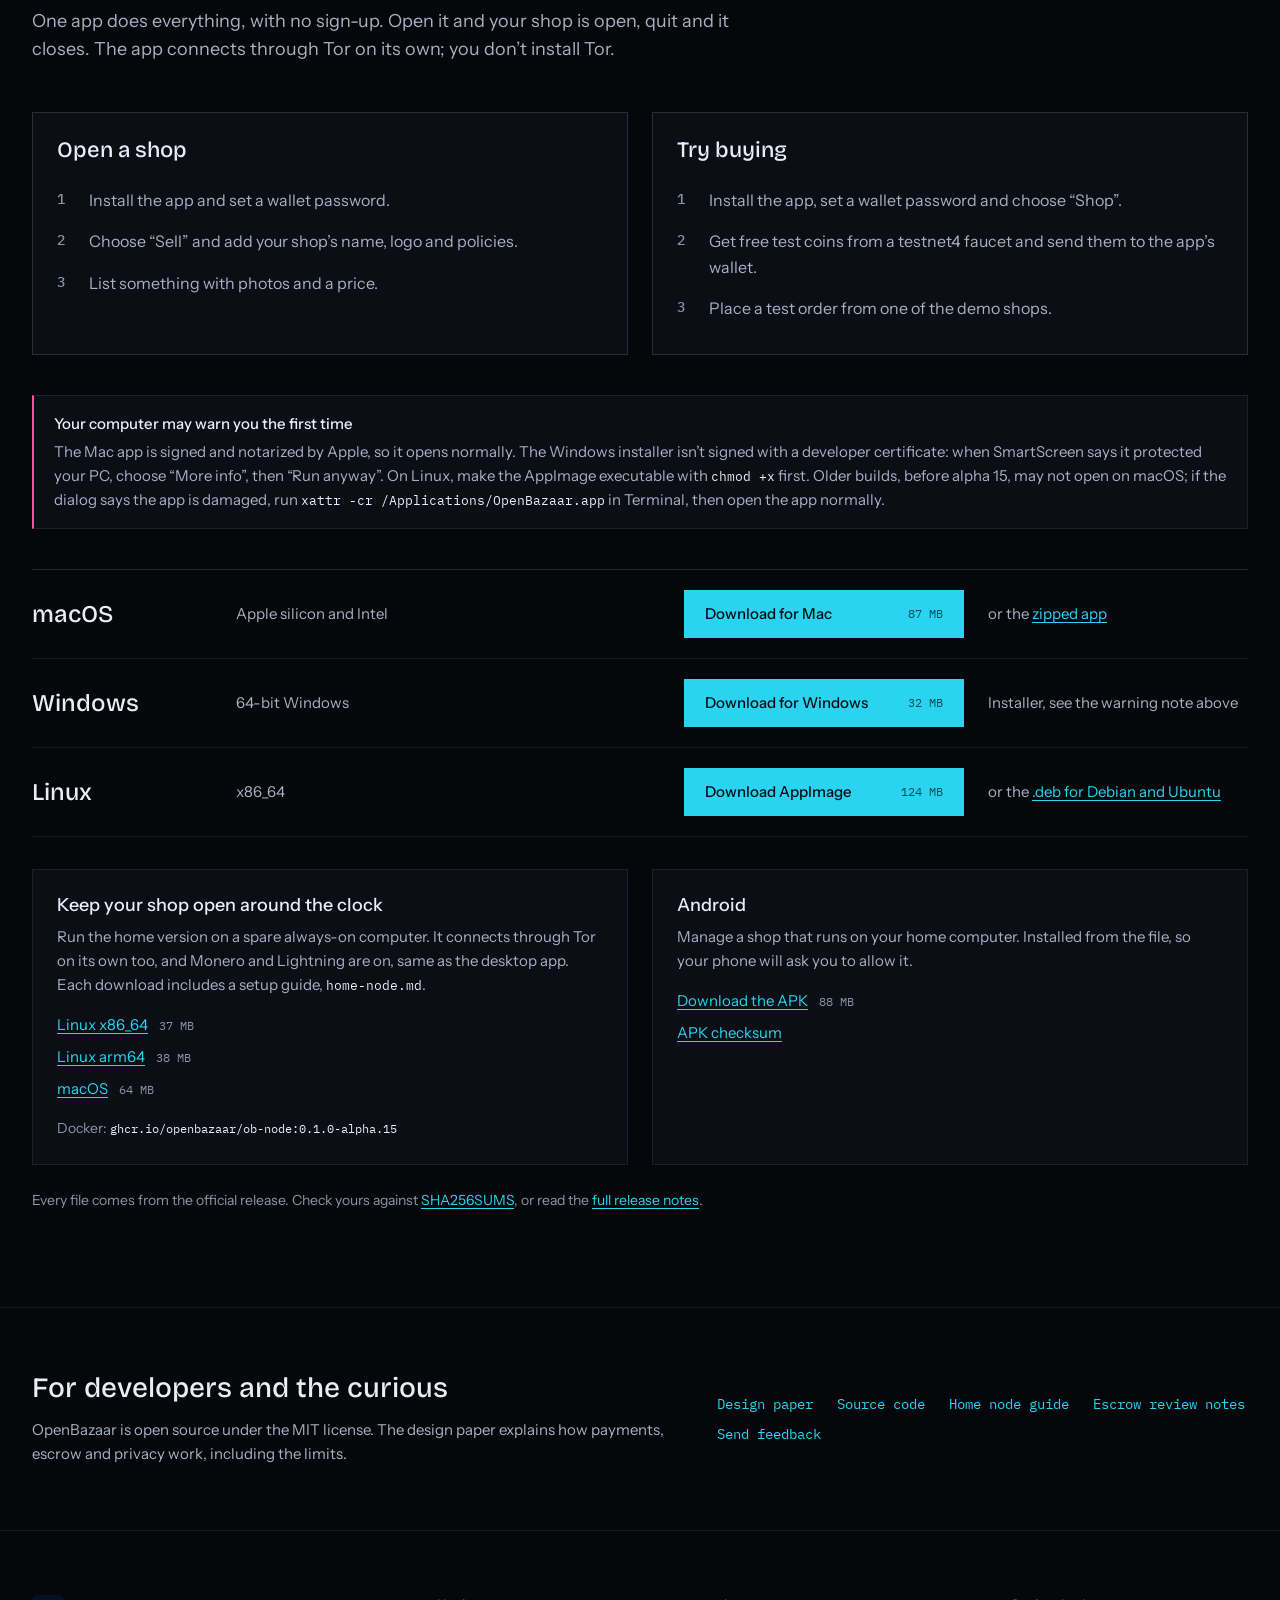
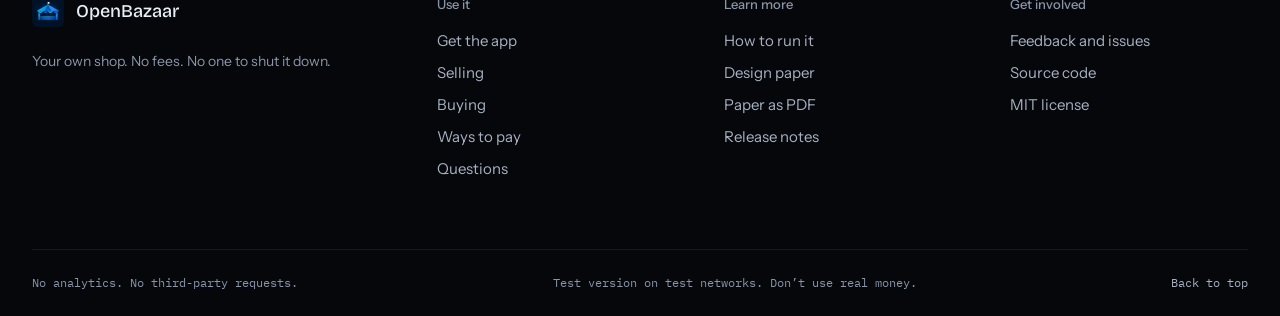
==== commit 6d319ae8: "Point the site at alpha.15: Mac app notarized, Windows still unsigned, new download sizes" ====
--- a/index.html
+++ b/index.html
@@ -189,7 +189,7 @@
         <div class="faq">
           <details id="ready" open>
             <summary>Can I use it for real sales today?</summary>
-            <p>No. This is an early test version (alpha 10) that runs on test networks, where coins are free and worth nothing. Set up a shop, place test orders and tell us what’s missing, but don’t send it real money. The apps aren’t signed with a developer certificate, so macOS may say the app is damaged; the download section explains how to open it.</p>
+            <p>No. This is an early test version (alpha 15) that runs on test networks, where coins are free and worth nothing. Set up a shop, place test orders and tell us what’s missing, but don’t send it real money. The Mac app is signed and notarized by Apple, so it opens normally. The Windows installer isn’t signed with a developer certificate, so SmartScreen may warn you; the download section explains how to open it.</p>
           </details>
           <details>
             <summary>Who else is on it?</summary>
@@ -226,7 +226,7 @@
     <section id="start" class="section start" aria-labelledby="start-heading">
       <div class="wrap">
         <div class="section-head">
-          <p class="eyebrow">Version 0.1.0 alpha 10</p>
+          <p class="eyebrow">Version 0.1.0 alpha 15</p>
           <h2 id="start-heading">Try it today, with test coins</h2>
           <p class="section-intro">One app does everything, with no sign-up. Open it and your shop is open, quit and it closes. The app connects through Tor on its own; you don’t install Tor.</p>
         </div>
@@ -249,26 +249,26 @@
           </article>
         </div>
 
-        <p id="release-notes" class="notice" role="note"><strong>Your computer will warn you the first time</strong> These builds aren’t signed with a developer certificate. On macOS, if the dialog says the app is damaged and offers no way to open it (usual on Apple silicon), the app is not damaged. Open Terminal and run <code>xattr -cr /Applications/OpenBazaar.app</code>, then open the app normally. If the dialog instead names an unidentified developer, open the app once, then go to System Settings → Privacy &amp; Security and choose “Open Anyway” (on older macOS, right-click the app and choose Open). On Windows, choose “More info”, then “Run anyway”. On Linux, make the AppImage executable with <code>chmod +x</code> first.</p>
+        <p id="release-notes" class="notice" role="note"><strong>Your computer may warn you the first time</strong> The Mac app is signed and notarized by Apple, so it opens normally. The Windows installer isn’t signed with a developer certificate: when SmartScreen says it protected your PC, choose “More info”, then “Run anyway”. On Linux, make the AppImage executable with <code>chmod +x</code> first. Older builds, before alpha 15, may not open on macOS; if the dialog says the app is damaged, run <code>xattr -cr /Applications/OpenBazaar.app</code> in Terminal, then open the app normally.</p>
 
         <div class="release-table" aria-label="Downloads">
           <article class="release-row">
             <h3>macOS</h3>
             <p>Apple silicon and Intel</p>
-            <a class="button" href="https://github.com/OpenBazaar/openbazaar-rs/releases/download/v0.1.0-alpha.10/OpenBazaar_0.1.0-alpha.10_universal.dmg">Download for Mac <span class="dl-size">83 MB</span></a>
-            <p class="dl-alt">or the <a href="https://github.com/OpenBazaar/openbazaar-rs/releases/download/v0.1.0-alpha.10/OpenBazaar_0.1.0-alpha.10_universal.app.zip">zipped app</a></p>
+            <a class="button" href="https://github.com/OpenBazaar/openbazaar-rs/releases/download/v0.1.0-alpha.15/OpenBazaar_0.1.0-alpha.15_universal.dmg">Download for Mac <span class="dl-size">87 MB</span></a>
+            <p class="dl-alt">or the <a href="https://github.com/OpenBazaar/openbazaar-rs/releases/download/v0.1.0-alpha.15/OpenBazaar_0.1.0-alpha.15_universal.app.zip">zipped app</a></p>
           </article>
           <article class="release-row">
             <h3>Windows</h3>
             <p>64-bit Windows</p>
-            <a class="button" href="https://github.com/OpenBazaar/openbazaar-rs/releases/download/v0.1.0-alpha.10/OpenBazaar_0.1.0-alpha.10_x64-setup.exe">Download for Windows <span class="dl-size">30 MB</span></a>
+            <a class="button" href="https://github.com/OpenBazaar/openbazaar-rs/releases/download/v0.1.0-alpha.15/OpenBazaar_0.1.0-alpha.15_x64-setup.exe">Download for Windows <span class="dl-size">32 MB</span></a>
             <p class="dl-alt">Installer, see the warning note above</p>
           </article>
           <article class="release-row">
             <h3>Linux</h3>
             <p>x86_64</p>
-            <a class="button" href="https://github.com/OpenBazaar/openbazaar-rs/releases/download/v0.1.0-alpha.10/OpenBazaar_0.1.0-alpha.10_amd64.AppImage">Download AppImage <span class="dl-size">124 MB</span></a>
-            <p class="dl-alt">or the <a href="https://github.com/OpenBazaar/openbazaar-rs/releases/download/v0.1.0-alpha.10/OpenBazaar_0.1.0-alpha.10_amd64.deb">.deb for Debian and Ubuntu</a></p>
+            <a class="button" href="https://github.com/OpenBazaar/openbazaar-rs/releases/download/v0.1.0-alpha.15/OpenBazaar_0.1.0-alpha.15_amd64.AppImage">Download AppImage <span class="dl-size">124 MB</span></a>
+            <p class="dl-alt">or the <a href="https://github.com/OpenBazaar/openbazaar-rs/releases/download/v0.1.0-alpha.15/OpenBazaar_0.1.0-alpha.15_amd64.deb">.deb for Debian and Ubuntu</a></p>
           </article>
         </div>
 
@@ -277,22 +277,22 @@
             <h3>Keep your shop open around the clock</h3>
             <p>Run the home version on a spare always-on computer. It connects through Tor on its own too, and Monero and Lightning are on, same as the desktop app. Each download includes a setup guide, <code>home-node.md</code>.</p>
             <ul class="dl-list">
-              <li><a href="https://github.com/OpenBazaar/openbazaar-rs/releases/download/v0.1.0-alpha.10/ob-node_0.1.0-alpha.10_linux-x86_64.tar.gz">Linux x86_64</a> <span>37 MB</span></li>
-              <li><a href="https://github.com/OpenBazaar/openbazaar-rs/releases/download/v0.1.0-alpha.10/ob-node_0.1.0-alpha.10_linux-arm64.tar.gz">Linux arm64</a> <span>38 MB</span></li>
-              <li><a href="https://github.com/OpenBazaar/openbazaar-rs/releases/download/v0.1.0-alpha.10/ob-node_0.1.0-alpha.10_macos-universal.tar.gz">macOS</a> <span>63 MB</span></li>
+              <li><a href="https://github.com/OpenBazaar/openbazaar-rs/releases/download/v0.1.0-alpha.15/ob-node_0.1.0-alpha.15_linux-x86_64.tar.gz">Linux x86_64</a> <span>37 MB</span></li>
+              <li><a href="https://github.com/OpenBazaar/openbazaar-rs/releases/download/v0.1.0-alpha.15/ob-node_0.1.0-alpha.15_linux-arm64.tar.gz">Linux arm64</a> <span>38 MB</span></li>
+              <li><a href="https://github.com/OpenBazaar/openbazaar-rs/releases/download/v0.1.0-alpha.15/ob-node_0.1.0-alpha.15_macos-universal.tar.gz">macOS</a> <span>64 MB</span></li>
             </ul>
-            <p class="dl-alt">Docker: <code>ghcr.io/openbazaar/ob-node:0.1.0-alpha.10</code></p>
+            <p class="dl-alt">Docker: <code>ghcr.io/openbazaar/ob-node:0.1.0-alpha.15</code></p>
           </article>
           <article>
             <h3>Android</h3>
             <p>Manage a shop that runs on your home computer. Installed from the file, so your phone will ask you to allow it.</p>
             <ul class="dl-list">
-              <li><a href="https://github.com/OpenBazaar/openbazaar-rs/releases/download/v0.1.0-alpha.10/OpenBazaar_0.1.0-alpha.10_android.apk">Download the APK</a> <span>88 MB</span></li>
-              <li><a href="https://github.com/OpenBazaar/openbazaar-rs/releases/download/v0.1.0-alpha.10/OpenBazaar_0.1.0-alpha.10_android.apk.sha256">APK checksum</a></li>
+              <li><a href="https://github.com/OpenBazaar/openbazaar-rs/releases/download/v0.1.0-alpha.15/OpenBazaar_0.1.0-alpha.15_android.apk">Download the APK</a> <span>88 MB</span></li>
+              <li><a href="https://github.com/OpenBazaar/openbazaar-rs/releases/download/v0.1.0-alpha.15/OpenBazaar_0.1.0-alpha.15_android.apk.sha256">APK checksum</a></li>
             </ul>
           </article>
         </div>
-        <p class="verify-line">Every file comes from the official release. Check yours against <a href="https://github.com/OpenBazaar/openbazaar-rs/releases/download/v0.1.0-alpha.10/SHA256SUMS">SHA256SUMS</a>, or read the <a href="https://github.com/OpenBazaar/openbazaar-rs/releases/tag/v0.1.0-alpha.10">full release notes</a>.</p>
+        <p class="verify-line">Every file comes from the official release. Check yours against <a href="https://github.com/OpenBazaar/openbazaar-rs/releases/download/v0.1.0-alpha.15/SHA256SUMS">SHA256SUMS</a>, or read the <a href="https://github.com/OpenBazaar/openbazaar-rs/releases/tag/v0.1.0-alpha.15">full release notes</a>.</p>
       </div>
     </section>
 
@@ -317,7 +317,7 @@
     <div class="wrap footer-grid">
       <div><a class="brand" href="#top"><img src="ob-market-logo-256.png" width="32" height="32" alt=""><span>OpenBazaar</span></a><p>Your own shop. No fees. No one to shut it down.</p></div>
       <div><h3>Use it</h3><a href="#start">Get the app</a><a href="#sell">Selling</a><a href="#buy">Buying</a><a href="#pay">Ways to pay</a><a href="#questions">Questions</a></div>
-      <div><h3>Learn more</h3><a href="howto/">How to run it</a><a href="paper/">Design paper</a><a href="paper/openbazaar.pdf">Paper as PDF</a><a href="https://github.com/OpenBazaar/openbazaar-rs/releases/tag/v0.1.0-alpha.10">Release notes</a></div>
+      <div><h3>Learn more</h3><a href="howto/">How to run it</a><a href="paper/">Design paper</a><a href="paper/openbazaar.pdf">Paper as PDF</a><a href="https://github.com/OpenBazaar/openbazaar-rs/releases/tag/v0.1.0-alpha.15">Release notes</a></div>
       <div><h3>Get involved</h3><a href="https://github.com/OpenBazaar/openbazaar-rs/issues">Feedback and issues</a><a href="https://github.com/OpenBazaar/openbazaar-rs">Source code</a><a href="https://github.com/OpenBazaar/openbazaar-rs/blob/main/LICENSE">MIT license</a></div>
     </div>
     <div class="wrap footer-bottom"><span>No analytics. No third-party requests.</span><span>Test version on test networks. Don’t use real money.</span><a href="#top">Back to top</a></div>
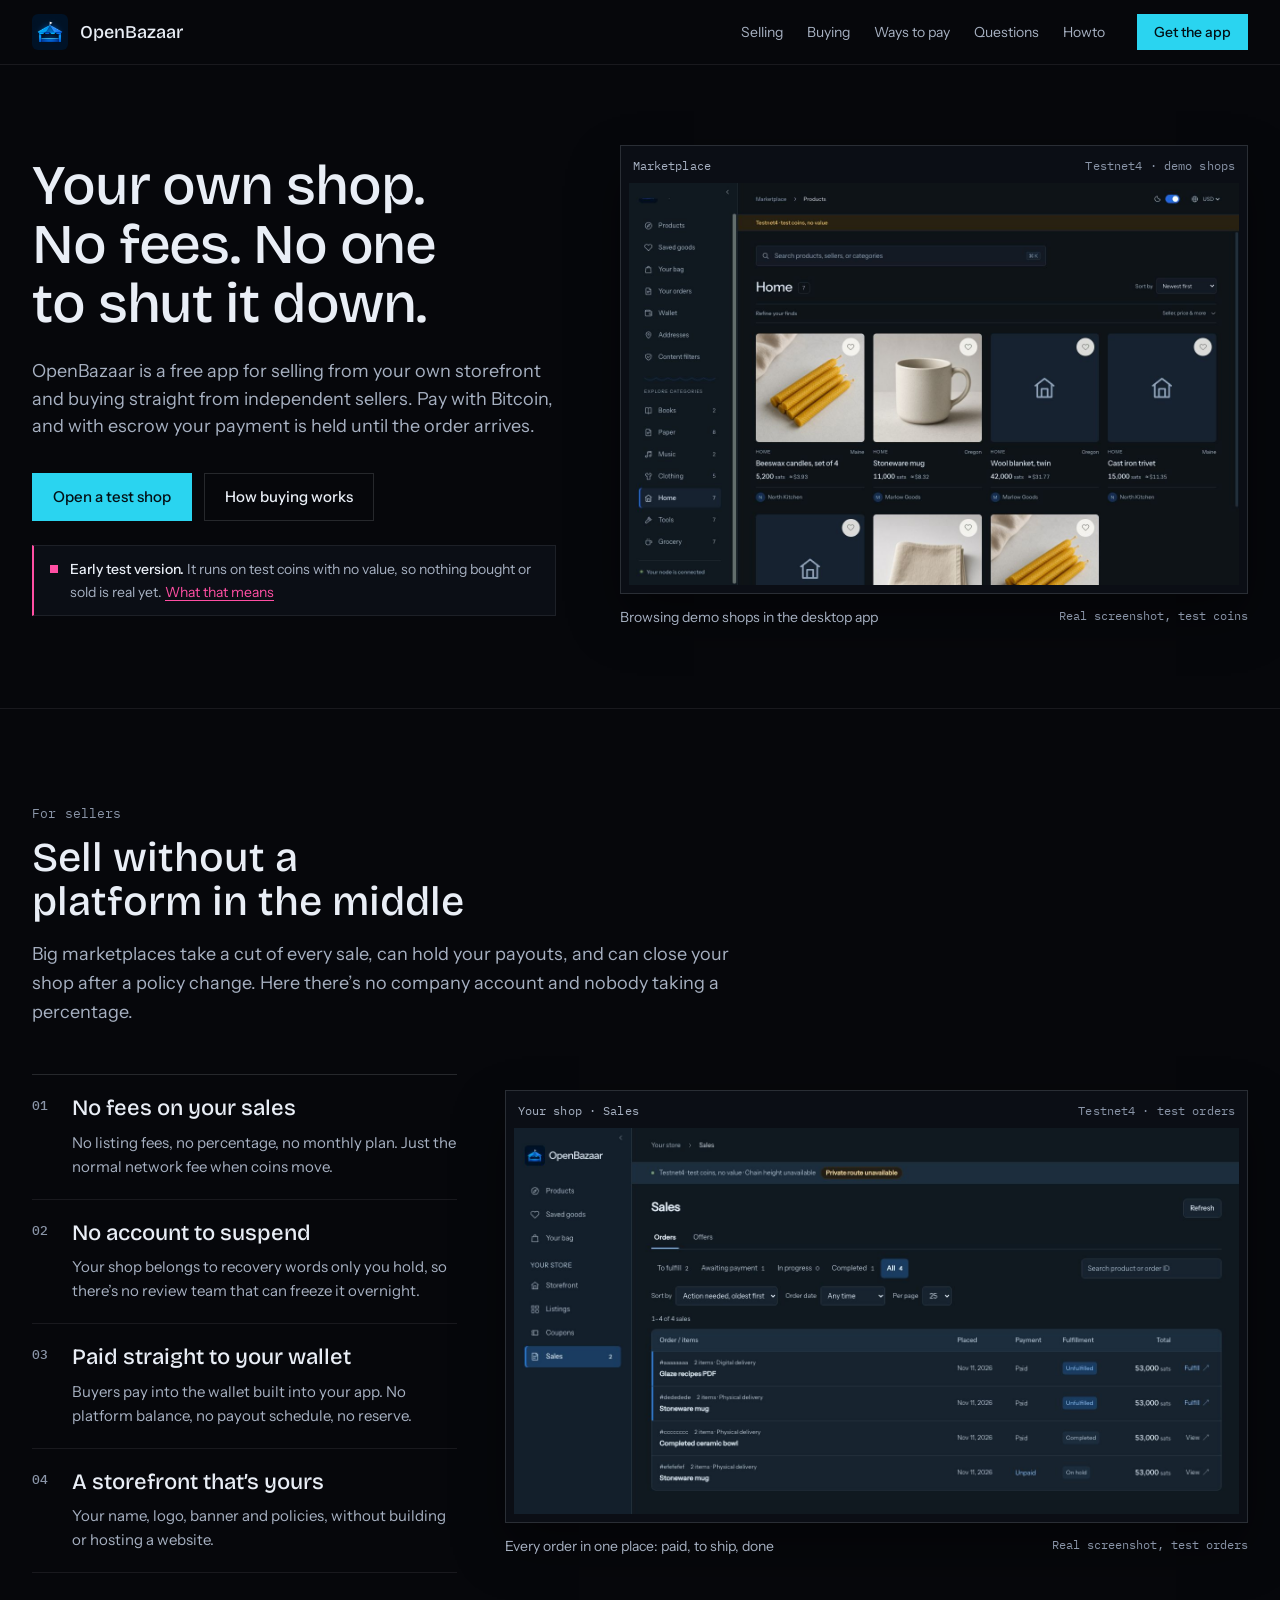
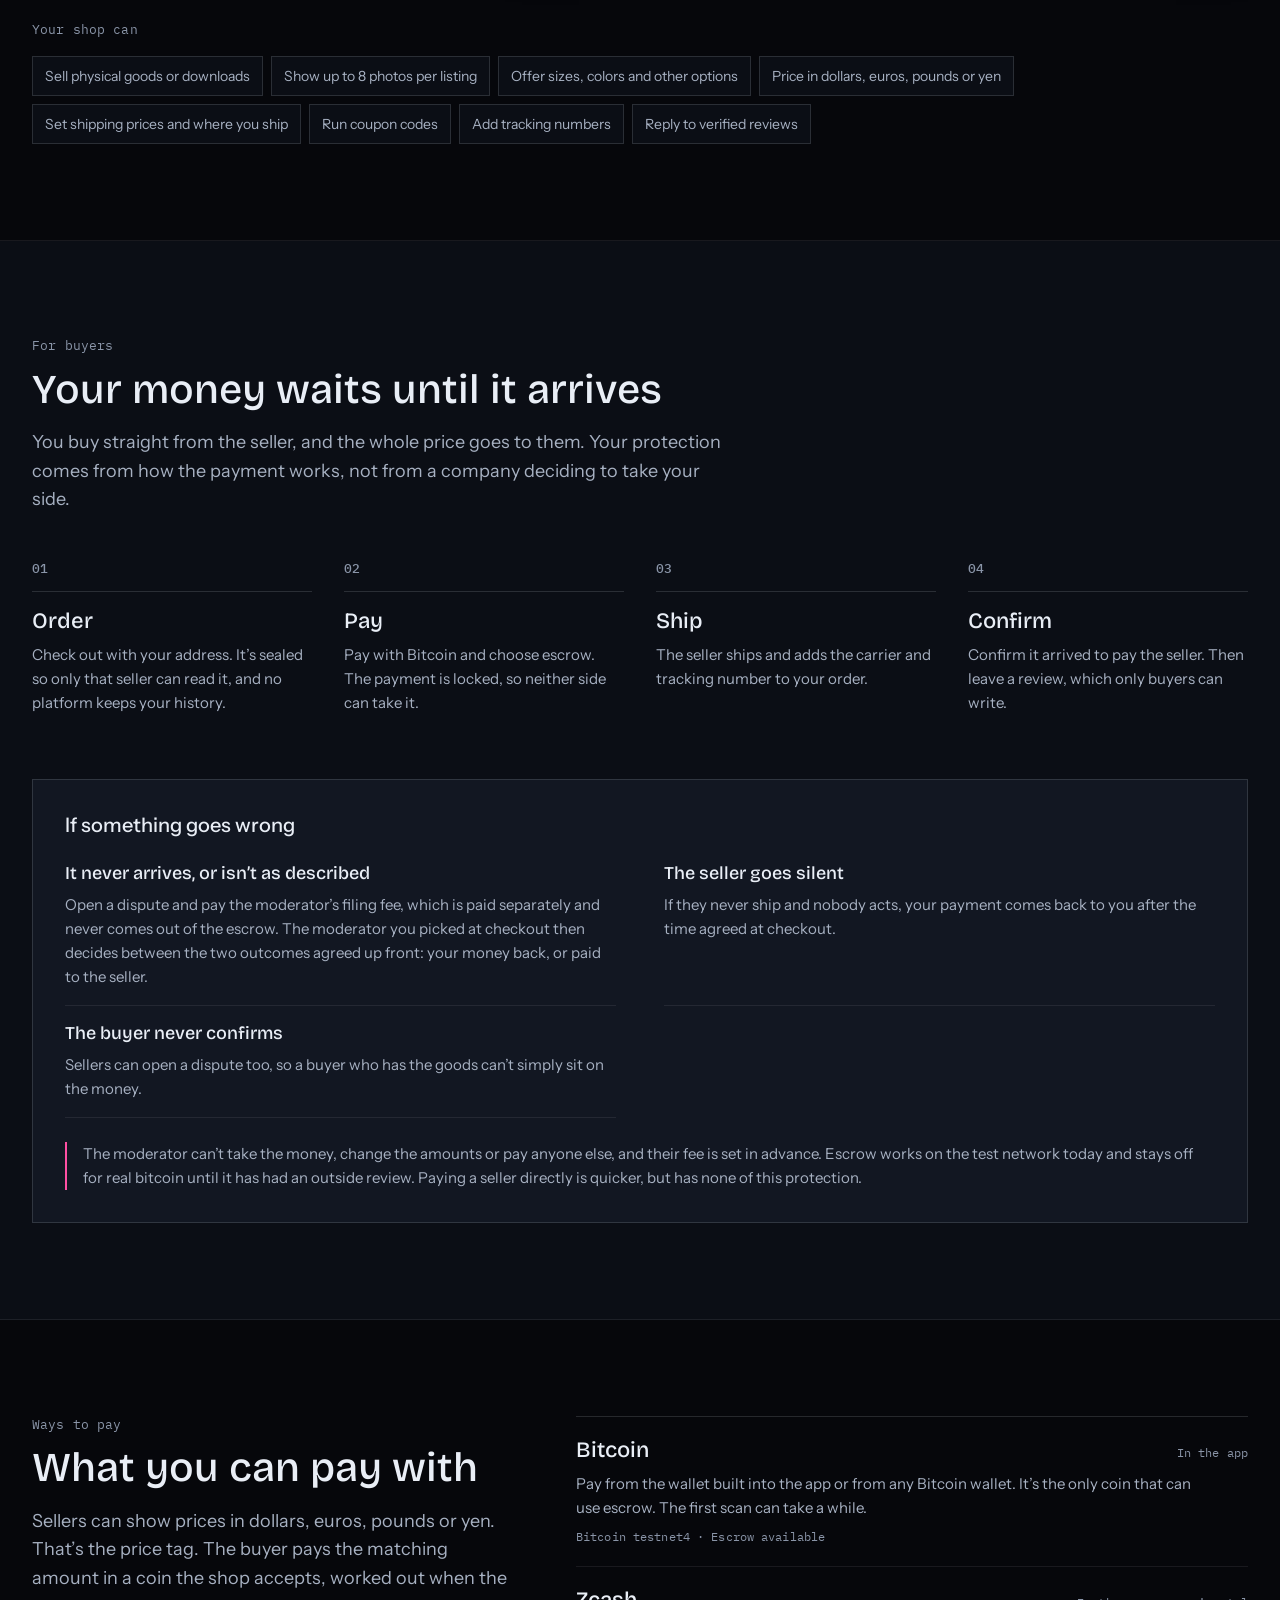
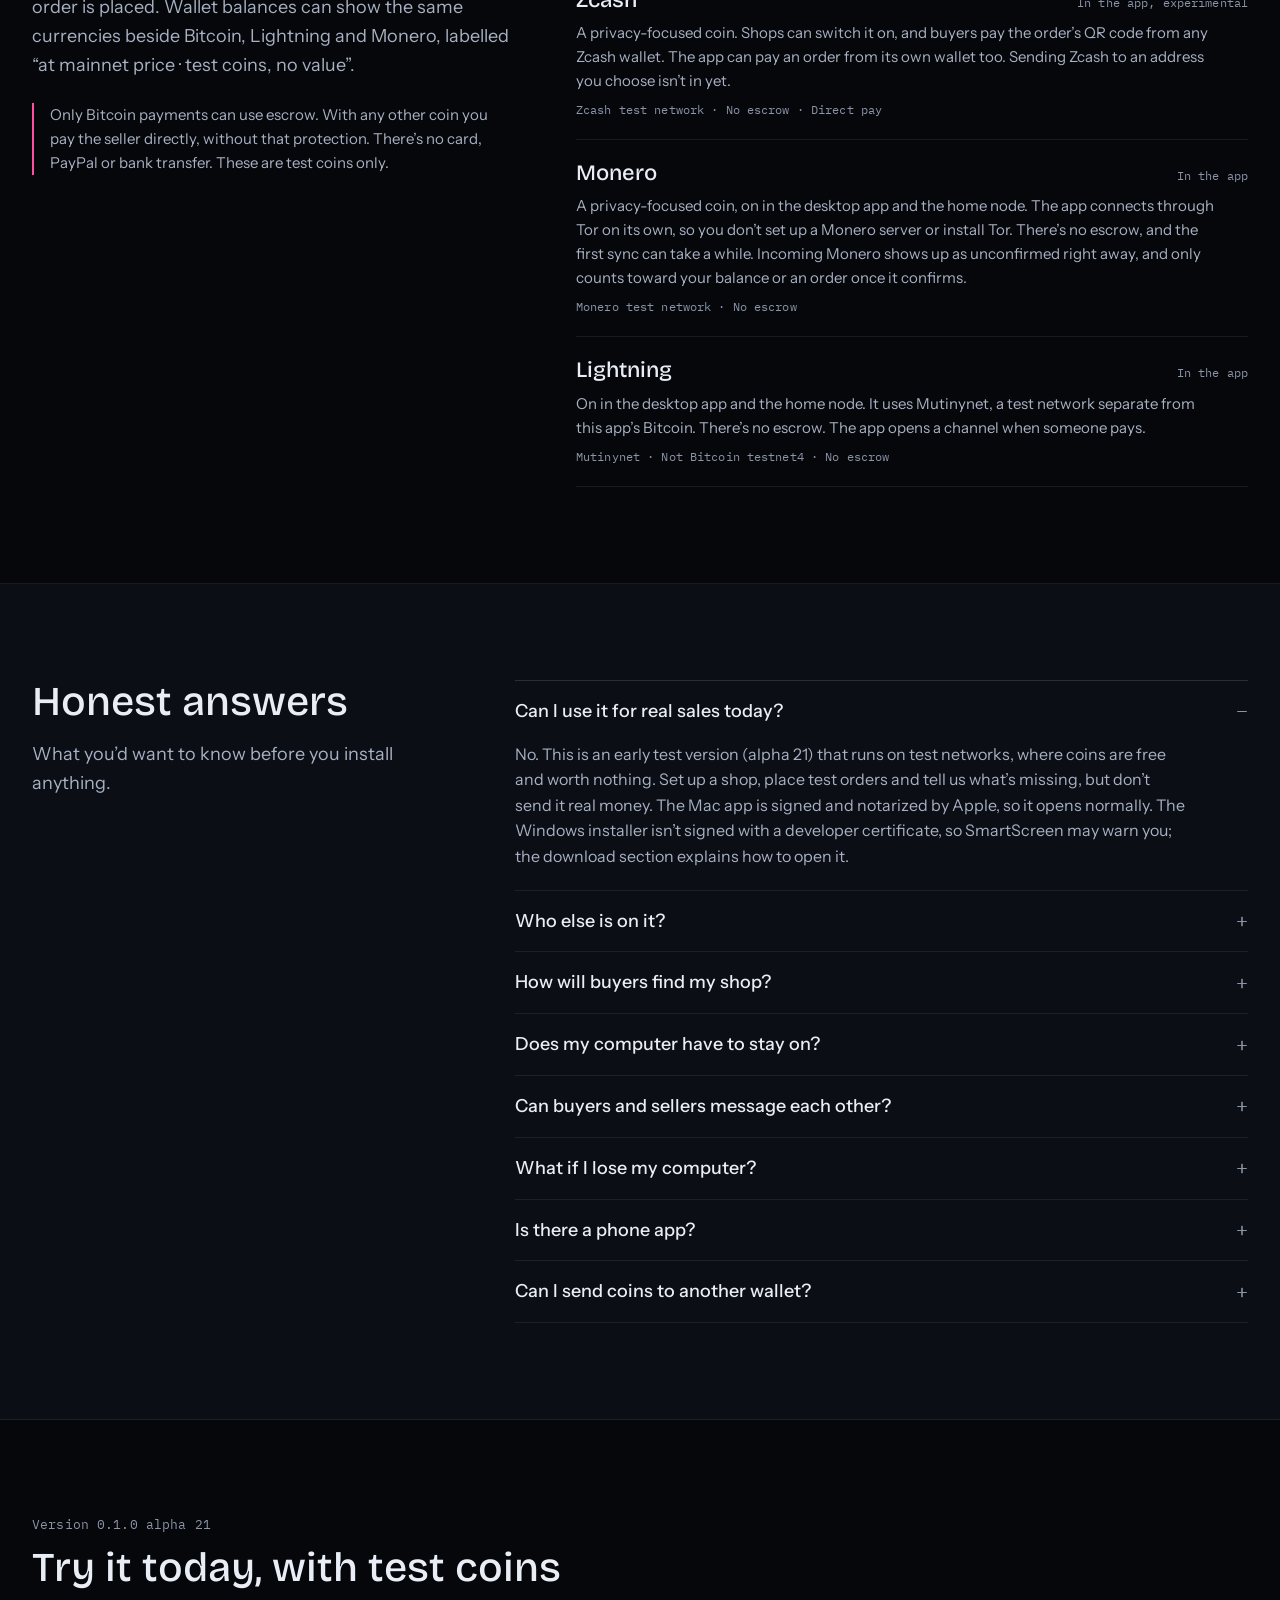
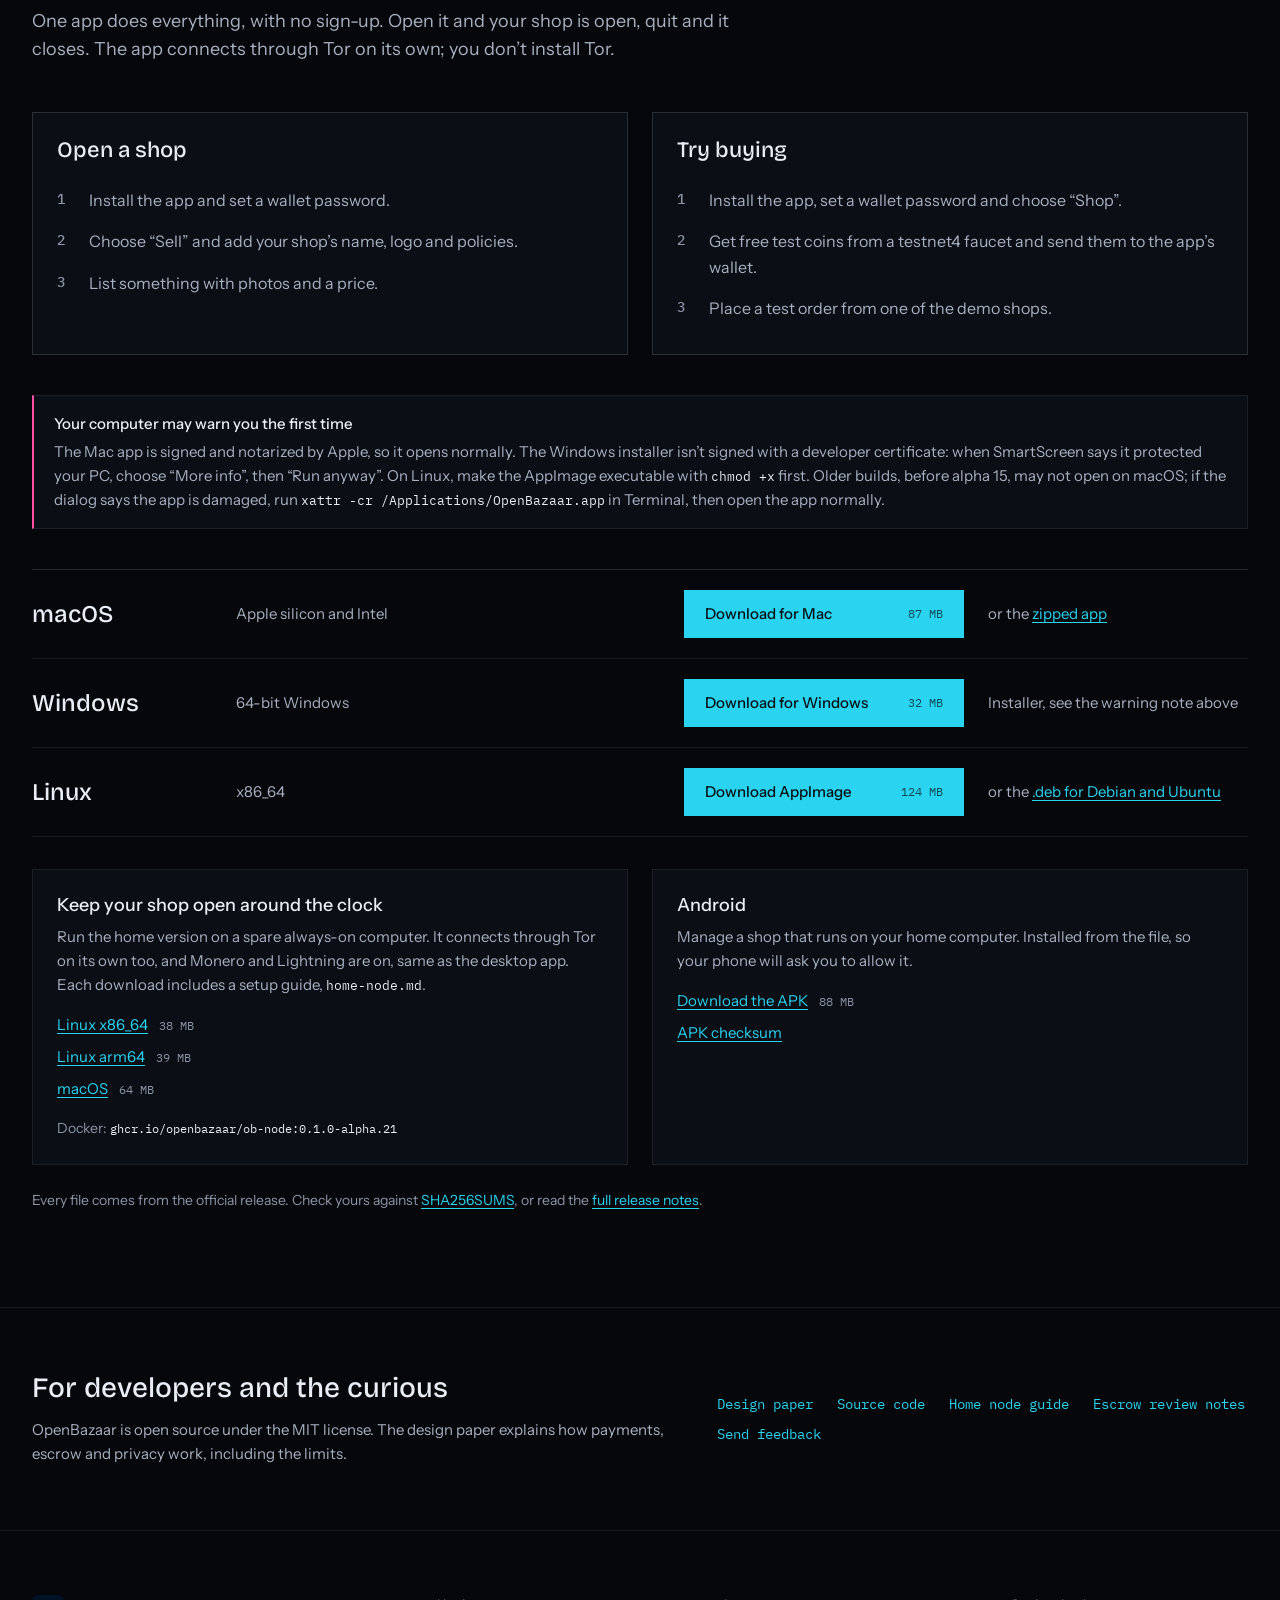
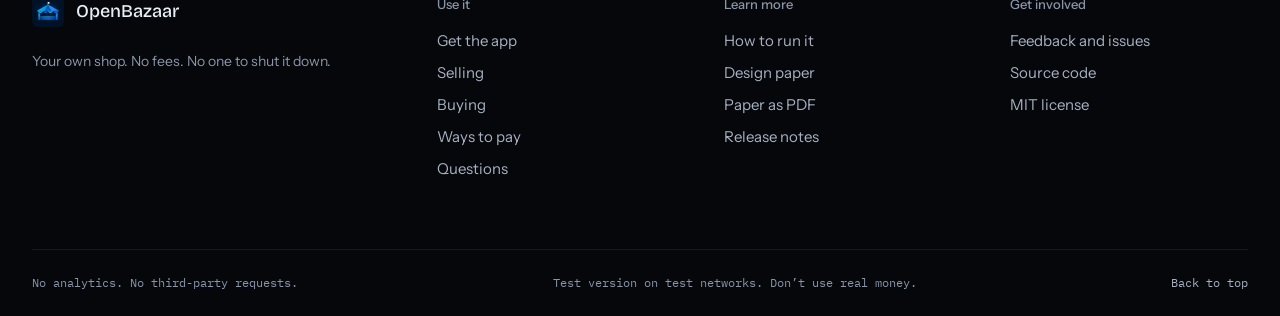
==== commit ad20af88: "Point the site at alpha.21: Windows boot and payment fixes, new download sizes" ====
--- a/index.html
+++ b/index.html
@@ -189,7 +189,7 @@
         <div class="faq">
           <details id="ready" open>
             <summary>Can I use it for real sales today?</summary>
-            <p>No. This is an early test version (alpha 15) that runs on test networks, where coins are free and worth nothing. Set up a shop, place test orders and tell us what’s missing, but don’t send it real money. The Mac app is signed and notarized by Apple, so it opens normally. The Windows installer isn’t signed with a developer certificate, so SmartScreen may warn you; the download section explains how to open it.</p>
+            <p>No. This is an early test version (alpha 21) that runs on test networks, where coins are free and worth nothing. Set up a shop, place test orders and tell us what’s missing, but don’t send it real money. The Mac app is signed and notarized by Apple, so it opens normally. The Windows installer isn’t signed with a developer certificate, so SmartScreen may warn you; the download section explains how to open it.</p>
           </details>
           <details>
             <summary>Who else is on it?</summary>
@@ -226,7 +226,7 @@
     <section id="start" class="section start" aria-labelledby="start-heading">
       <div class="wrap">
         <div class="section-head">
-          <p class="eyebrow">Version 0.1.0 alpha 15</p>
+          <p class="eyebrow">Version 0.1.0 alpha 21</p>
           <h2 id="start-heading">Try it today, with test coins</h2>
           <p class="section-intro">One app does everything, with no sign-up. Open it and your shop is open, quit and it closes. The app connects through Tor on its own; you don’t install Tor.</p>
         </div>
@@ -255,20 +255,20 @@
           <article class="release-row">
             <h3>macOS</h3>
             <p>Apple silicon and Intel</p>
-            <a class="button" href="https://github.com/OpenBazaar/openbazaar-rs/releases/download/v0.1.0-alpha.15/OpenBazaar_0.1.0-alpha.15_universal.dmg">Download for Mac <span class="dl-size">87 MB</span></a>
-            <p class="dl-alt">or the <a href="https://github.com/OpenBazaar/openbazaar-rs/releases/download/v0.1.0-alpha.15/OpenBazaar_0.1.0-alpha.15_universal.app.zip">zipped app</a></p>
+            <a class="button" href="https://github.com/OpenBazaar/openbazaar-rs/releases/download/v0.1.0-alpha.21/OpenBazaar_0.1.0-alpha.21_universal.dmg">Download for Mac <span class="dl-size">87 MB</span></a>
+            <p class="dl-alt">or the <a href="https://github.com/OpenBazaar/openbazaar-rs/releases/download/v0.1.0-alpha.21/OpenBazaar_0.1.0-alpha.21_universal.app.zip">zipped app</a></p>
           </article>
           <article class="release-row">
             <h3>Windows</h3>
             <p>64-bit Windows</p>
-            <a class="button" href="https://github.com/OpenBazaar/openbazaar-rs/releases/download/v0.1.0-alpha.15/OpenBazaar_0.1.0-alpha.15_x64-setup.exe">Download for Windows <span class="dl-size">32 MB</span></a>
+            <a class="button" href="https://github.com/OpenBazaar/openbazaar-rs/releases/download/v0.1.0-alpha.21/OpenBazaar_0.1.0-alpha.21_x64-setup.exe">Download for Windows <span class="dl-size">32 MB</span></a>
             <p class="dl-alt">Installer, see the warning note above</p>
           </article>
           <article class="release-row">
             <h3>Linux</h3>
             <p>x86_64</p>
-            <a class="button" href="https://github.com/OpenBazaar/openbazaar-rs/releases/download/v0.1.0-alpha.15/OpenBazaar_0.1.0-alpha.15_amd64.AppImage">Download AppImage <span class="dl-size">124 MB</span></a>
-            <p class="dl-alt">or the <a href="https://github.com/OpenBazaar/openbazaar-rs/releases/download/v0.1.0-alpha.15/OpenBazaar_0.1.0-alpha.15_amd64.deb">.deb for Debian and Ubuntu</a></p>
+            <a class="button" href="https://github.com/OpenBazaar/openbazaar-rs/releases/download/v0.1.0-alpha.21/OpenBazaar_0.1.0-alpha.21_amd64.AppImage">Download AppImage <span class="dl-size">124 MB</span></a>
+            <p class="dl-alt">or the <a href="https://github.com/OpenBazaar/openbazaar-rs/releases/download/v0.1.0-alpha.21/OpenBazaar_0.1.0-alpha.21_amd64.deb">.deb for Debian and Ubuntu</a></p>
           </article>
         </div>
 
@@ -277,22 +277,22 @@
             <h3>Keep your shop open around the clock</h3>
             <p>Run the home version on a spare always-on computer. It connects through Tor on its own too, and Monero and Lightning are on, same as the desktop app. Each download includes a setup guide, <code>home-node.md</code>.</p>
             <ul class="dl-list">
-              <li><a href="https://github.com/OpenBazaar/openbazaar-rs/releases/download/v0.1.0-alpha.15/ob-node_0.1.0-alpha.15_linux-x86_64.tar.gz">Linux x86_64</a> <span>37 MB</span></li>
-              <li><a href="https://github.com/OpenBazaar/openbazaar-rs/releases/download/v0.1.0-alpha.15/ob-node_0.1.0-alpha.15_linux-arm64.tar.gz">Linux arm64</a> <span>38 MB</span></li>
-              <li><a href="https://github.com/OpenBazaar/openbazaar-rs/releases/download/v0.1.0-alpha.15/ob-node_0.1.0-alpha.15_macos-universal.tar.gz">macOS</a> <span>64 MB</span></li>
+              <li><a href="https://github.com/OpenBazaar/openbazaar-rs/releases/download/v0.1.0-alpha.21/ob-node_0.1.0-alpha.21_linux-x86_64.tar.gz">Linux x86_64</a> <span>38 MB</span></li>
+              <li><a href="https://github.com/OpenBazaar/openbazaar-rs/releases/download/v0.1.0-alpha.21/ob-node_0.1.0-alpha.21_linux-arm64.tar.gz">Linux arm64</a> <span>39 MB</span></li>
+              <li><a href="https://github.com/OpenBazaar/openbazaar-rs/releases/download/v0.1.0-alpha.21/ob-node_0.1.0-alpha.21_macos-universal.tar.gz">macOS</a> <span>64 MB</span></li>
             </ul>
-            <p class="dl-alt">Docker: <code>ghcr.io/openbazaar/ob-node:0.1.0-alpha.15</code></p>
+            <p class="dl-alt">Docker: <code>ghcr.io/openbazaar/ob-node:0.1.0-alpha.21</code></p>
           </article>
           <article>
             <h3>Android</h3>
             <p>Manage a shop that runs on your home computer. Installed from the file, so your phone will ask you to allow it.</p>
             <ul class="dl-list">
-              <li><a href="https://github.com/OpenBazaar/openbazaar-rs/releases/download/v0.1.0-alpha.15/OpenBazaar_0.1.0-alpha.15_android.apk">Download the APK</a> <span>88 MB</span></li>
-              <li><a href="https://github.com/OpenBazaar/openbazaar-rs/releases/download/v0.1.0-alpha.15/OpenBazaar_0.1.0-alpha.15_android.apk.sha256">APK checksum</a></li>
+              <li><a href="https://github.com/OpenBazaar/openbazaar-rs/releases/download/v0.1.0-alpha.21/OpenBazaar_0.1.0-alpha.21_android.apk">Download the APK</a> <span>88 MB</span></li>
+              <li><a href="https://github.com/OpenBazaar/openbazaar-rs/releases/download/v0.1.0-alpha.21/OpenBazaar_0.1.0-alpha.21_android.apk.sha256">APK checksum</a></li>
             </ul>
           </article>
         </div>
-        <p class="verify-line">Every file comes from the official release. Check yours against <a href="https://github.com/OpenBazaar/openbazaar-rs/releases/download/v0.1.0-alpha.15/SHA256SUMS">SHA256SUMS</a>, or read the <a href="https://github.com/OpenBazaar/openbazaar-rs/releases/tag/v0.1.0-alpha.15">full release notes</a>.</p>
+        <p class="verify-line">Every file comes from the official release. Check yours against <a href="https://github.com/OpenBazaar/openbazaar-rs/releases/download/v0.1.0-alpha.21/SHA256SUMS">SHA256SUMS</a>, or read the <a href="https://github.com/OpenBazaar/openbazaar-rs/releases/tag/v0.1.0-alpha.21">full release notes</a>.</p>
       </div>
     </section>
 
@@ -305,8 +305,8 @@
         <ul class="dev-links">
           <li><a href="paper/">Design paper</a></li>
           <li><a href="https://github.com/OpenBazaar/openbazaar-rs">Source code</a></li>
-          <li><a href="https://github.com/OpenBazaar/openbazaar-rs/blob/8a5a9f791777cea9205385833151efedad4a9137/docs/home-node.md">Home node guide</a></li>
-          <li><a href="https://github.com/OpenBazaar/openbazaar-rs/blob/8a5a9f791777cea9205385833151efedad4a9137/docs/escrow-review-packet.md">Escrow review notes</a></li>
+          <li><a href="https://github.com/OpenBazaar/openbazaar-rs/blob/566f01a0d1b64d5e04b57ed1eddba99e984a7996/docs/home-node.md">Home node guide</a></li>
+          <li><a href="https://github.com/OpenBazaar/openbazaar-rs/blob/566f01a0d1b64d5e04b57ed1eddba99e984a7996/docs/escrow-review-packet.md">Escrow review notes</a></li>
           <li><a href="https://github.com/OpenBazaar/openbazaar-rs/issues">Send feedback</a></li>
         </ul>
       </div>
@@ -317,7 +317,7 @@
     <div class="wrap footer-grid">
       <div><a class="brand" href="#top"><img src="ob-market-logo-256.png" width="32" height="32" alt=""><span>OpenBazaar</span></a><p>Your own shop. No fees. No one to shut it down.</p></div>
       <div><h3>Use it</h3><a href="#start">Get the app</a><a href="#sell">Selling</a><a href="#buy">Buying</a><a href="#pay">Ways to pay</a><a href="#questions">Questions</a></div>
-      <div><h3>Learn more</h3><a href="howto/">How to run it</a><a href="paper/">Design paper</a><a href="paper/openbazaar.pdf">Paper as PDF</a><a href="https://github.com/OpenBazaar/openbazaar-rs/releases/tag/v0.1.0-alpha.15">Release notes</a></div>
+      <div><h3>Learn more</h3><a href="howto/">How to run it</a><a href="paper/">Design paper</a><a href="paper/openbazaar.pdf">Paper as PDF</a><a href="https://github.com/OpenBazaar/openbazaar-rs/releases/tag/v0.1.0-alpha.21">Release notes</a></div>
       <div><h3>Get involved</h3><a href="https://github.com/OpenBazaar/openbazaar-rs/issues">Feedback and issues</a><a href="https://github.com/OpenBazaar/openbazaar-rs">Source code</a><a href="https://github.com/OpenBazaar/openbazaar-rs/blob/main/LICENSE">MIT license</a></div>
     </div>
     <div class="wrap footer-bottom"><span>No analytics. No third-party requests.</span><span>Test version on test networks. Don’t use real money.</span><a href="#top">Back to top</a></div>
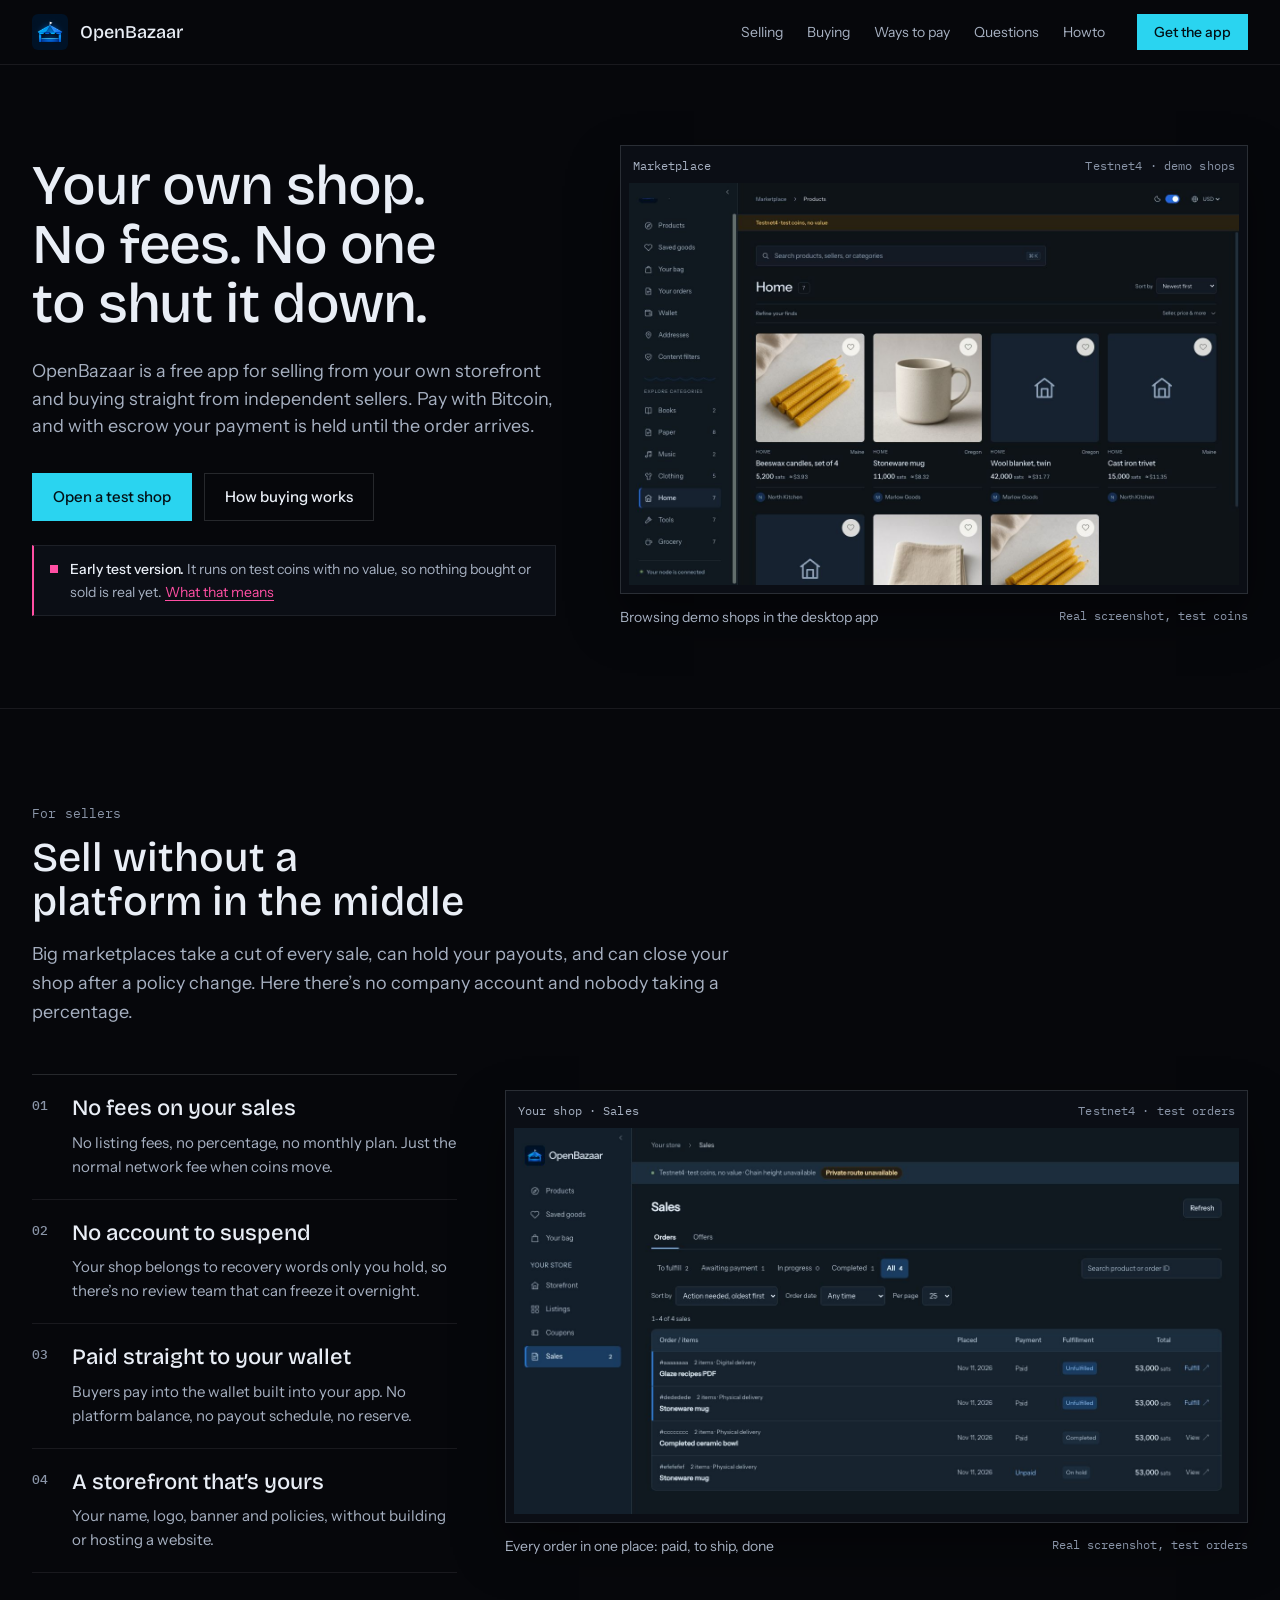
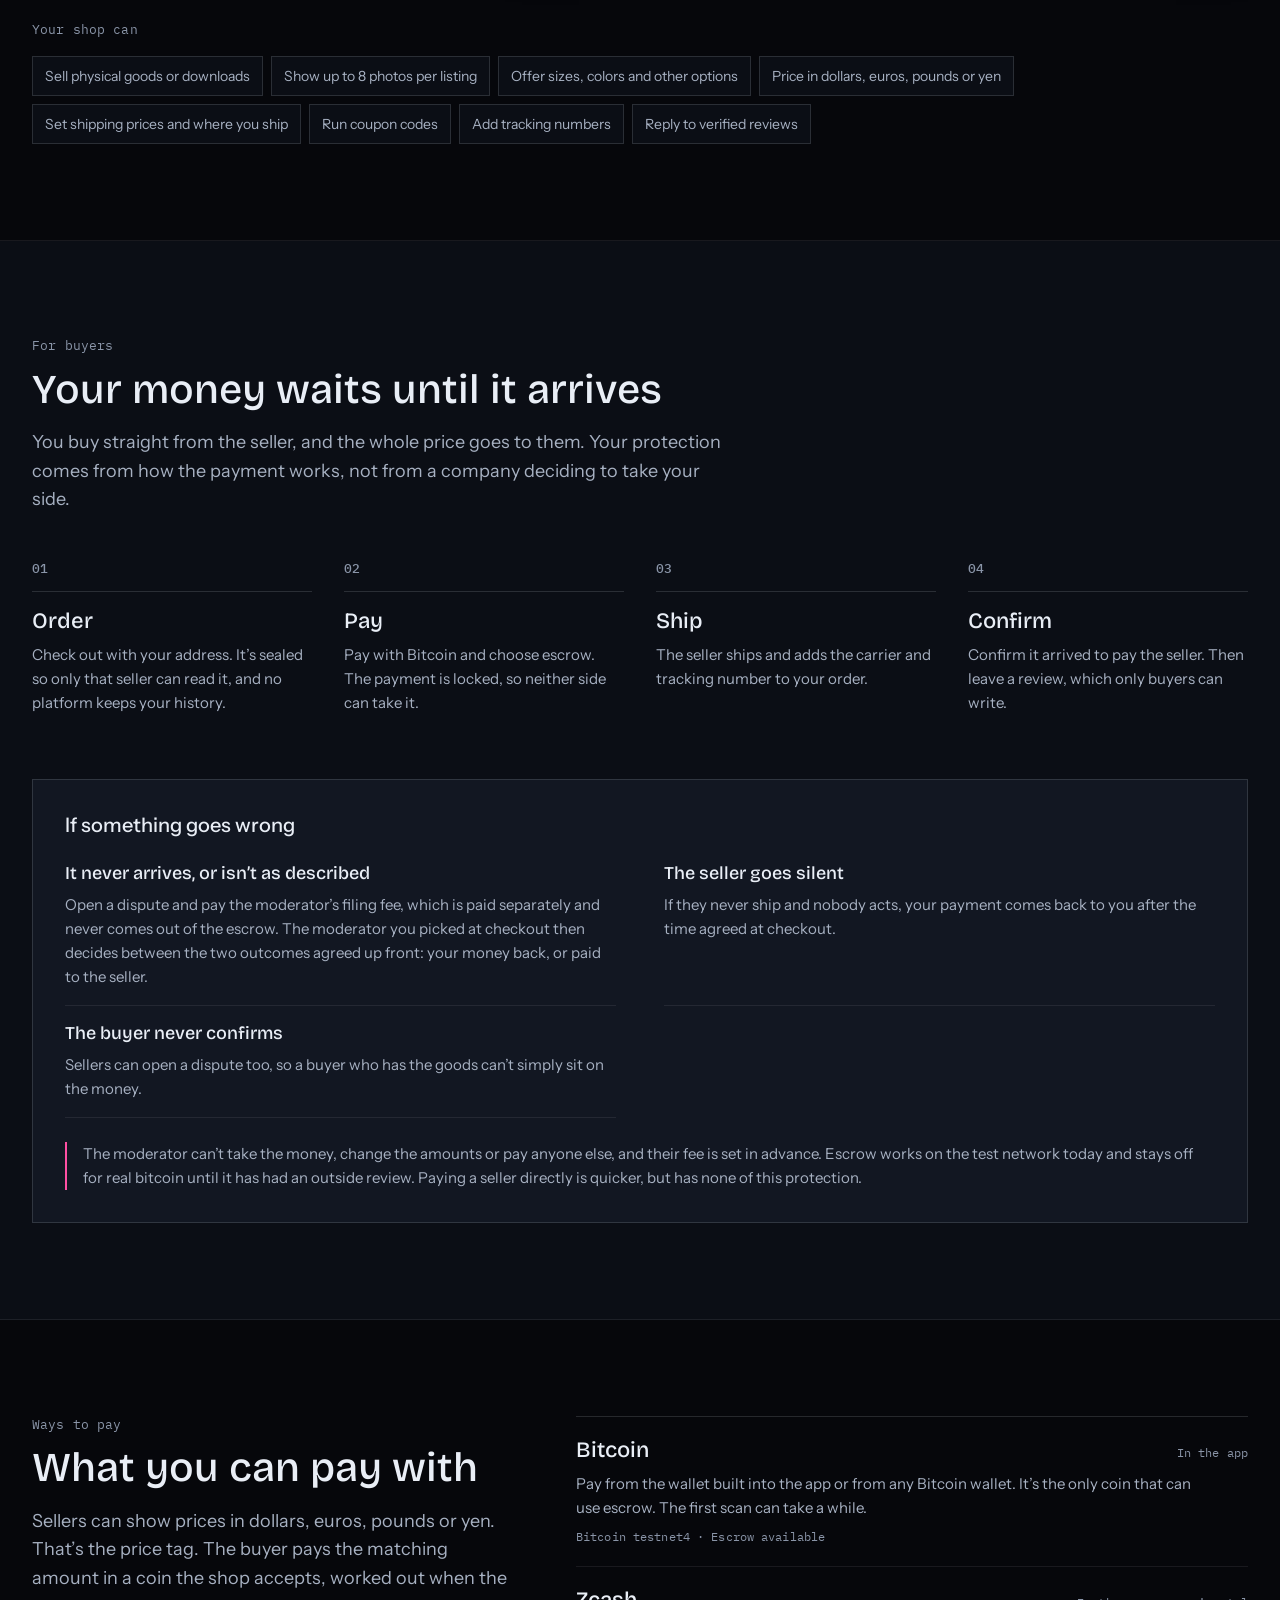
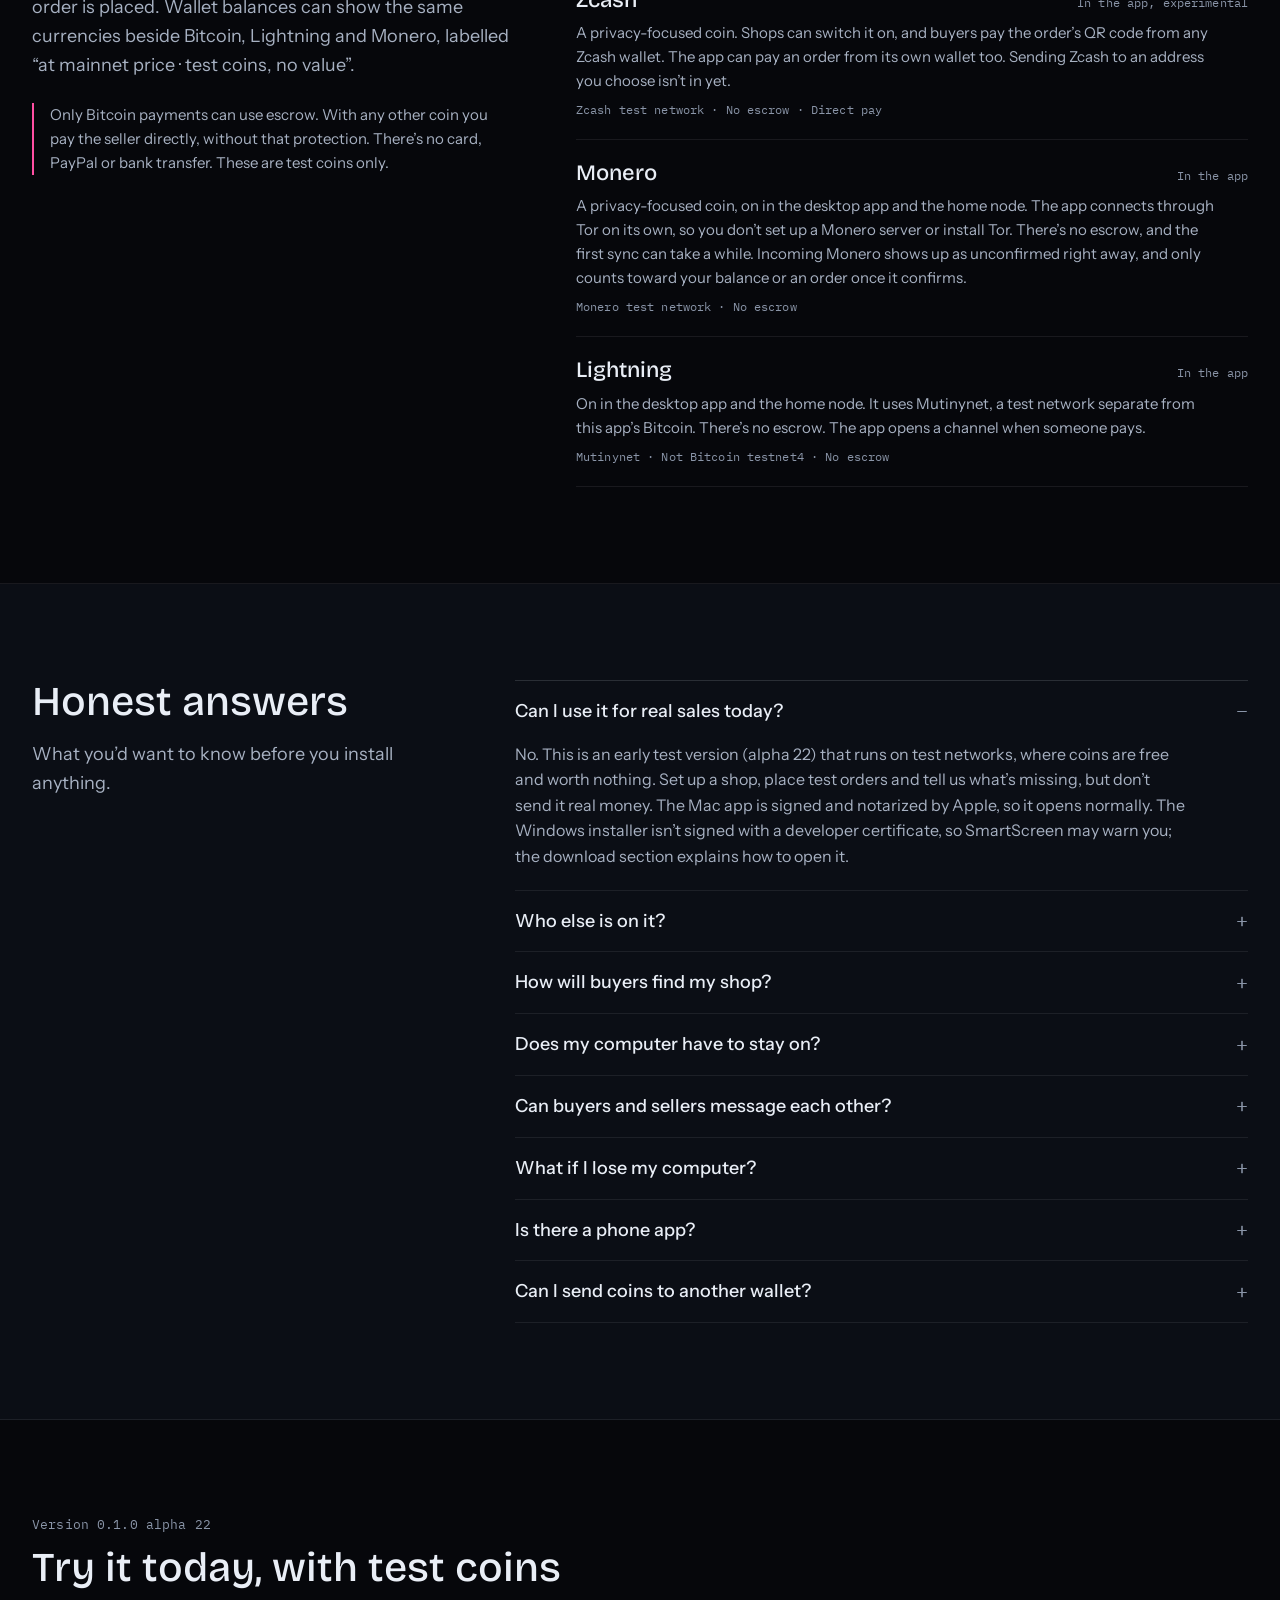
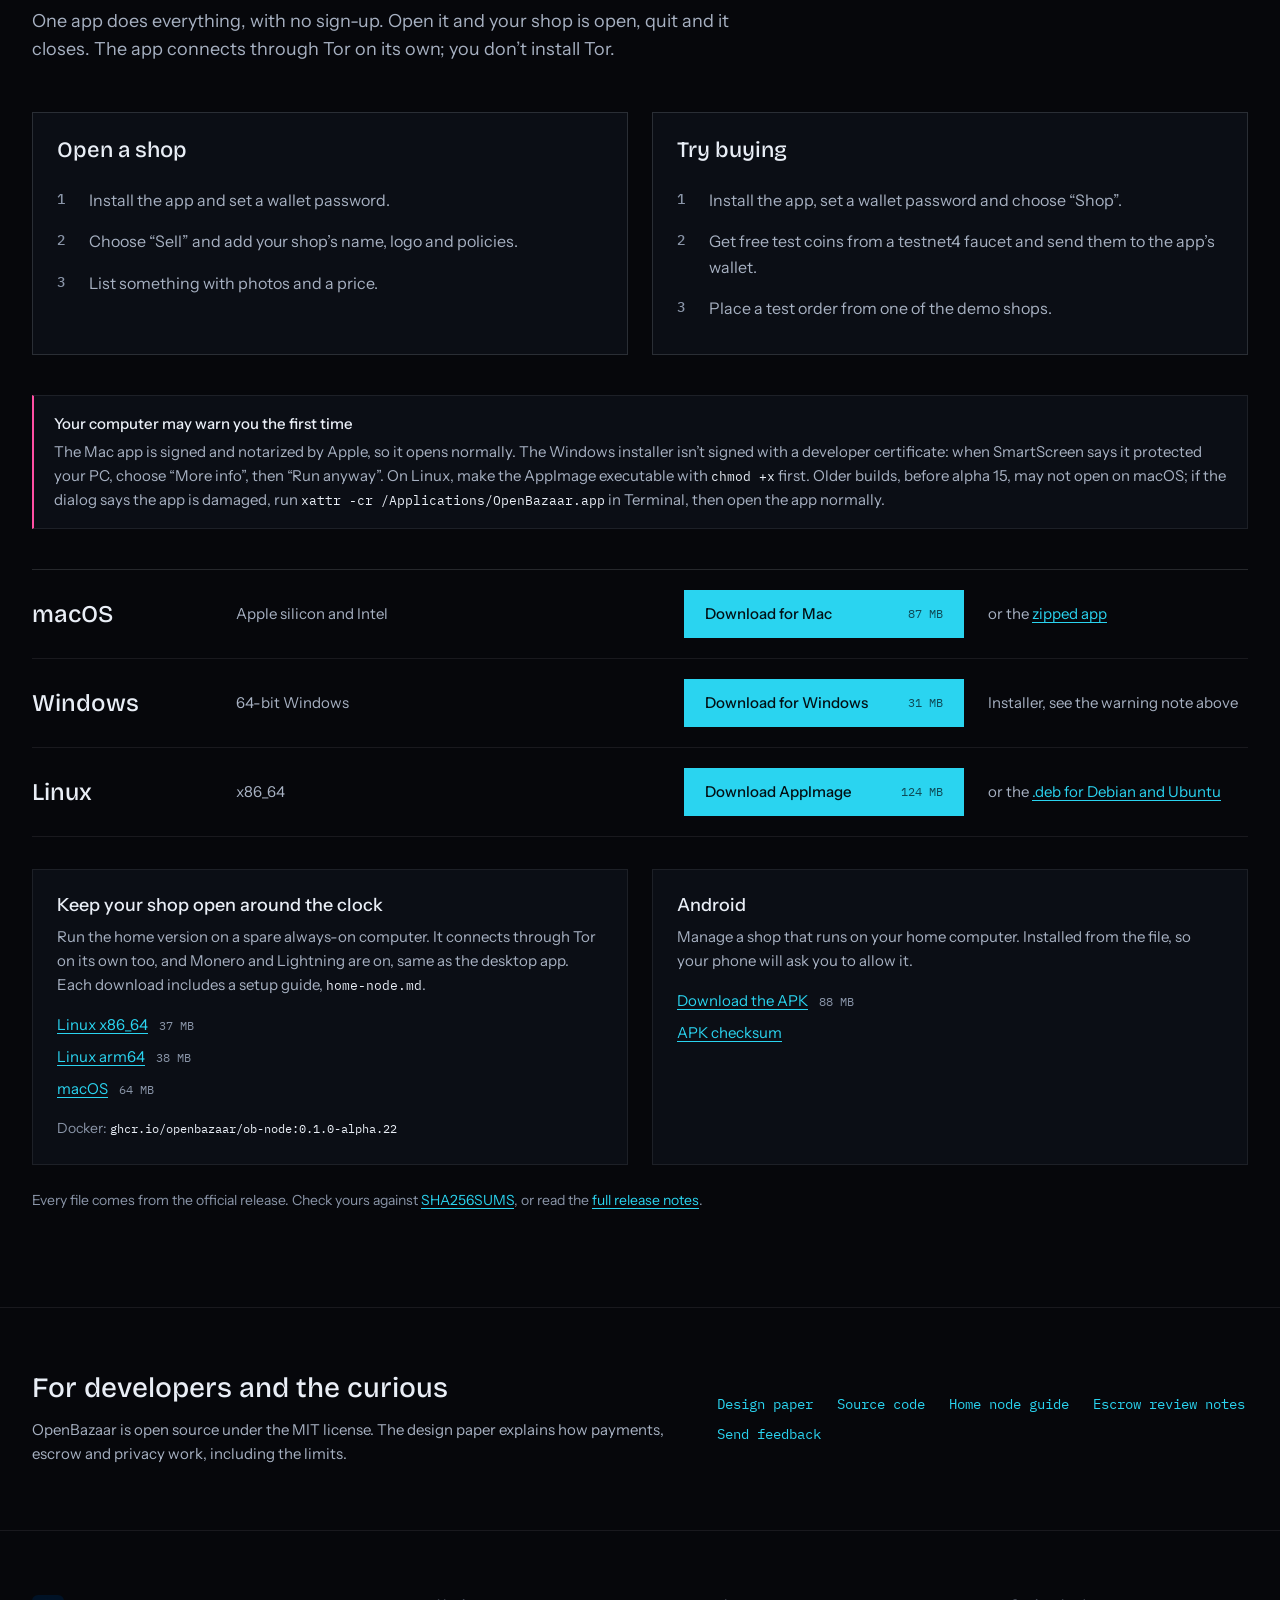
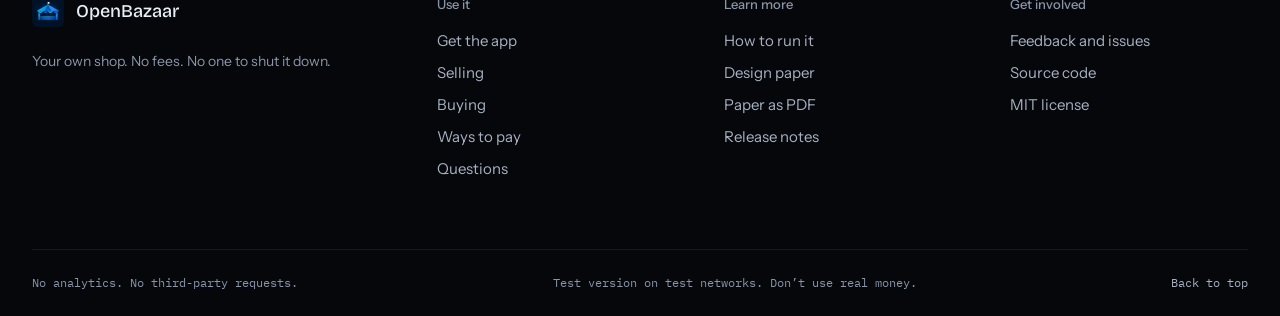
==== commit 8e94613a: "Point the site at alpha.22: 0-conf fee, Tor hardening, signed catalog, store directory, new download" ====
--- a/index.html
+++ b/index.html
@@ -189,7 +189,7 @@
         <div class="faq">
           <details id="ready" open>
             <summary>Can I use it for real sales today?</summary>
-            <p>No. This is an early test version (alpha 21) that runs on test networks, where coins are free and worth nothing. Set up a shop, place test orders and tell us what’s missing, but don’t send it real money. The Mac app is signed and notarized by Apple, so it opens normally. The Windows installer isn’t signed with a developer certificate, so SmartScreen may warn you; the download section explains how to open it.</p>
+            <p>No. This is an early test version (alpha 22) that runs on test networks, where coins are free and worth nothing. Set up a shop, place test orders and tell us what’s missing, but don’t send it real money. The Mac app is signed and notarized by Apple, so it opens normally. The Windows installer isn’t signed with a developer certificate, so SmartScreen may warn you; the download section explains how to open it.</p>
           </details>
           <details>
             <summary>Who else is on it?</summary>
@@ -226,7 +226,7 @@
     <section id="start" class="section start" aria-labelledby="start-heading">
       <div class="wrap">
         <div class="section-head">
-          <p class="eyebrow">Version 0.1.0 alpha 21</p>
+          <p class="eyebrow">Version 0.1.0 alpha 22</p>
           <h2 id="start-heading">Try it today, with test coins</h2>
           <p class="section-intro">One app does everything, with no sign-up. Open it and your shop is open, quit and it closes. The app connects through Tor on its own; you don’t install Tor.</p>
         </div>
@@ -255,20 +255,20 @@
           <article class="release-row">
             <h3>macOS</h3>
             <p>Apple silicon and Intel</p>
-            <a class="button" href="https://github.com/OpenBazaar/openbazaar-rs/releases/download/v0.1.0-alpha.21/OpenBazaar_0.1.0-alpha.21_universal.dmg">Download for Mac <span class="dl-size">87 MB</span></a>
-            <p class="dl-alt">or the <a href="https://github.com/OpenBazaar/openbazaar-rs/releases/download/v0.1.0-alpha.21/OpenBazaar_0.1.0-alpha.21_universal.app.zip">zipped app</a></p>
+            <a class="button" href="https://github.com/OpenBazaar/openbazaar-rs/releases/download/v0.1.0-alpha.22/OpenBazaar_0.1.0-alpha.22_universal.dmg">Download for Mac <span class="dl-size">87 MB</span></a>
+            <p class="dl-alt">or the <a href="https://github.com/OpenBazaar/openbazaar-rs/releases/download/v0.1.0-alpha.22/OpenBazaar_0.1.0-alpha.22_universal.app.zip">zipped app</a></p>
           </article>
           <article class="release-row">
             <h3>Windows</h3>
             <p>64-bit Windows</p>
-            <a class="button" href="https://github.com/OpenBazaar/openbazaar-rs/releases/download/v0.1.0-alpha.21/OpenBazaar_0.1.0-alpha.21_x64-setup.exe">Download for Windows <span class="dl-size">32 MB</span></a>
+            <a class="button" href="https://github.com/OpenBazaar/openbazaar-rs/releases/download/v0.1.0-alpha.22/OpenBazaar_0.1.0-alpha.22_x64-setup.exe">Download for Windows <span class="dl-size">31 MB</span></a>
             <p class="dl-alt">Installer, see the warning note above</p>
           </article>
           <article class="release-row">
             <h3>Linux</h3>
             <p>x86_64</p>
-            <a class="button" href="https://github.com/OpenBazaar/openbazaar-rs/releases/download/v0.1.0-alpha.21/OpenBazaar_0.1.0-alpha.21_amd64.AppImage">Download AppImage <span class="dl-size">124 MB</span></a>
-            <p class="dl-alt">or the <a href="https://github.com/OpenBazaar/openbazaar-rs/releases/download/v0.1.0-alpha.21/OpenBazaar_0.1.0-alpha.21_amd64.deb">.deb for Debian and Ubuntu</a></p>
+            <a class="button" href="https://github.com/OpenBazaar/openbazaar-rs/releases/download/v0.1.0-alpha.22/OpenBazaar_0.1.0-alpha.22_amd64.AppImage">Download AppImage <span class="dl-size">124 MB</span></a>
+            <p class="dl-alt">or the <a href="https://github.com/OpenBazaar/openbazaar-rs/releases/download/v0.1.0-alpha.22/OpenBazaar_0.1.0-alpha.22_amd64.deb">.deb for Debian and Ubuntu</a></p>
           </article>
         </div>
 
@@ -277,22 +277,22 @@
             <h3>Keep your shop open around the clock</h3>
             <p>Run the home version on a spare always-on computer. It connects through Tor on its own too, and Monero and Lightning are on, same as the desktop app. Each download includes a setup guide, <code>home-node.md</code>.</p>
             <ul class="dl-list">
-              <li><a href="https://github.com/OpenBazaar/openbazaar-rs/releases/download/v0.1.0-alpha.21/ob-node_0.1.0-alpha.21_linux-x86_64.tar.gz">Linux x86_64</a> <span>38 MB</span></li>
-              <li><a href="https://github.com/OpenBazaar/openbazaar-rs/releases/download/v0.1.0-alpha.21/ob-node_0.1.0-alpha.21_linux-arm64.tar.gz">Linux arm64</a> <span>39 MB</span></li>
-              <li><a href="https://github.com/OpenBazaar/openbazaar-rs/releases/download/v0.1.0-alpha.21/ob-node_0.1.0-alpha.21_macos-universal.tar.gz">macOS</a> <span>64 MB</span></li>
+              <li><a href="https://github.com/OpenBazaar/openbazaar-rs/releases/download/v0.1.0-alpha.22/ob-node_0.1.0-alpha.22_linux-x86_64.tar.gz">Linux x86_64</a> <span>37 MB</span></li>
+              <li><a href="https://github.com/OpenBazaar/openbazaar-rs/releases/download/v0.1.0-alpha.22/ob-node_0.1.0-alpha.22_linux-arm64.tar.gz">Linux arm64</a> <span>38 MB</span></li>
+              <li><a href="https://github.com/OpenBazaar/openbazaar-rs/releases/download/v0.1.0-alpha.22/ob-node_0.1.0-alpha.22_macos-universal.tar.gz">macOS</a> <span>64 MB</span></li>
             </ul>
-            <p class="dl-alt">Docker: <code>ghcr.io/openbazaar/ob-node:0.1.0-alpha.21</code></p>
+            <p class="dl-alt">Docker: <code>ghcr.io/openbazaar/ob-node:0.1.0-alpha.22</code></p>
           </article>
           <article>
             <h3>Android</h3>
             <p>Manage a shop that runs on your home computer. Installed from the file, so your phone will ask you to allow it.</p>
             <ul class="dl-list">
-              <li><a href="https://github.com/OpenBazaar/openbazaar-rs/releases/download/v0.1.0-alpha.21/OpenBazaar_0.1.0-alpha.21_android.apk">Download the APK</a> <span>88 MB</span></li>
-              <li><a href="https://github.com/OpenBazaar/openbazaar-rs/releases/download/v0.1.0-alpha.21/OpenBazaar_0.1.0-alpha.21_android.apk.sha256">APK checksum</a></li>
+              <li><a href="https://github.com/OpenBazaar/openbazaar-rs/releases/download/v0.1.0-alpha.22/OpenBazaar_0.1.0-alpha.22_android.apk">Download the APK</a> <span>88 MB</span></li>
+              <li><a href="https://github.com/OpenBazaar/openbazaar-rs/releases/download/v0.1.0-alpha.22/OpenBazaar_0.1.0-alpha.22_android.apk.sha256">APK checksum</a></li>
             </ul>
           </article>
         </div>
-        <p class="verify-line">Every file comes from the official release. Check yours against <a href="https://github.com/OpenBazaar/openbazaar-rs/releases/download/v0.1.0-alpha.21/SHA256SUMS">SHA256SUMS</a>, or read the <a href="https://github.com/OpenBazaar/openbazaar-rs/releases/tag/v0.1.0-alpha.21">full release notes</a>.</p>
+        <p class="verify-line">Every file comes from the official release. Check yours against <a href="https://github.com/OpenBazaar/openbazaar-rs/releases/download/v0.1.0-alpha.22/SHA256SUMS">SHA256SUMS</a>, or read the <a href="https://github.com/OpenBazaar/openbazaar-rs/releases/tag/v0.1.0-alpha.22">full release notes</a>.</p>
       </div>
     </section>
 
@@ -305,8 +305,8 @@
         <ul class="dev-links">
           <li><a href="paper/">Design paper</a></li>
           <li><a href="https://github.com/OpenBazaar/openbazaar-rs">Source code</a></li>
-          <li><a href="https://github.com/OpenBazaar/openbazaar-rs/blob/566f01a0d1b64d5e04b57ed1eddba99e984a7996/docs/home-node.md">Home node guide</a></li>
-          <li><a href="https://github.com/OpenBazaar/openbazaar-rs/blob/566f01a0d1b64d5e04b57ed1eddba99e984a7996/docs/escrow-review-packet.md">Escrow review notes</a></li>
+          <li><a href="https://github.com/OpenBazaar/openbazaar-rs/blob/305dbd19ffb018ab4470291cff3398914ef333fd/docs/home-node.md">Home node guide</a></li>
+          <li><a href="https://github.com/OpenBazaar/openbazaar-rs/blob/305dbd19ffb018ab4470291cff3398914ef333fd/docs/escrow-review-packet.md">Escrow review notes</a></li>
           <li><a href="https://github.com/OpenBazaar/openbazaar-rs/issues">Send feedback</a></li>
         </ul>
       </div>
@@ -317,7 +317,7 @@
     <div class="wrap footer-grid">
       <div><a class="brand" href="#top"><img src="ob-market-logo-256.png" width="32" height="32" alt=""><span>OpenBazaar</span></a><p>Your own shop. No fees. No one to shut it down.</p></div>
       <div><h3>Use it</h3><a href="#start">Get the app</a><a href="#sell">Selling</a><a href="#buy">Buying</a><a href="#pay">Ways to pay</a><a href="#questions">Questions</a></div>
-      <div><h3>Learn more</h3><a href="howto/">How to run it</a><a href="paper/">Design paper</a><a href="paper/openbazaar.pdf">Paper as PDF</a><a href="https://github.com/OpenBazaar/openbazaar-rs/releases/tag/v0.1.0-alpha.21">Release notes</a></div>
+      <div><h3>Learn more</h3><a href="howto/">How to run it</a><a href="paper/">Design paper</a><a href="paper/openbazaar.pdf">Paper as PDF</a><a href="https://github.com/OpenBazaar/openbazaar-rs/releases/tag/v0.1.0-alpha.22">Release notes</a></div>
       <div><h3>Get involved</h3><a href="https://github.com/OpenBazaar/openbazaar-rs/issues">Feedback and issues</a><a href="https://github.com/OpenBazaar/openbazaar-rs">Source code</a><a href="https://github.com/OpenBazaar/openbazaar-rs/blob/main/LICENSE">MIT license</a></div>
     </div>
     <div class="wrap footer-bottom"><span>No analytics. No third-party requests.</span><span>Test version on test networks. Don’t use real money.</span><a href="#top">Back to top</a></div>
